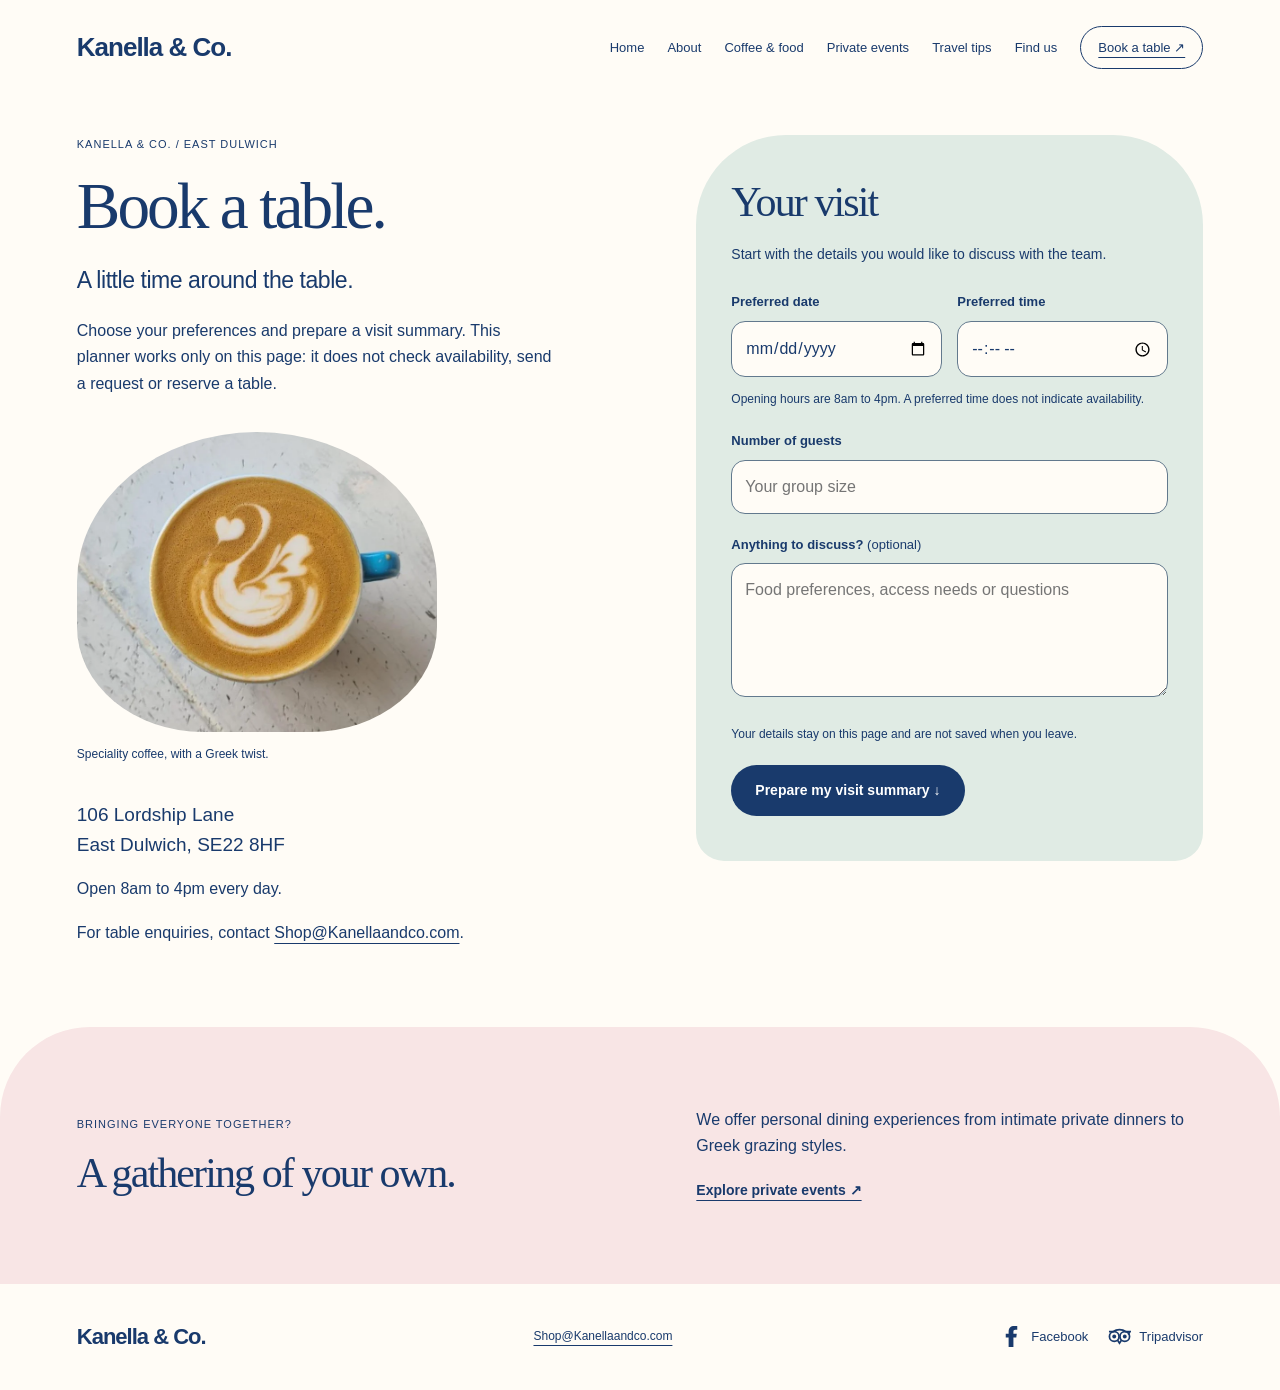
==== book.html @ f6c59795 "Update Kanella & Co website" ====
<!doctype html>
<html lang="en">
<head><meta charset="utf-8"><meta name="viewport" content="width=device-width, initial-scale=1"><meta name="theme-color" content="#193a6c"><meta name="description" content="Plan a visit to Kanella & Co. on Lordship Lane. Prepare your table preferences locally before contacting the café."><title>Book a table | Kanella & Co.</title><link rel="stylesheet" href="styles.css"><script src="script.js" defer></script></head>
<body class="booking-page"><a class="skip" href="#main">Skip to content</a><header class="header"><a class="wordmark" href="index.html" aria-label="Kanella & Co. home">Kanella &amp; Co.</a><nav id="navigation" aria-label="Main navigation"><a href="index.html">Home</a><a href="index.html#about">About</a><a href="index.html#food">Coffee &amp; food</a><a href="index.html#events">Private events</a><a href="travel.html">Travel tips</a><a href="index.html#contact">Find us</a><a class="nav-book" href="book.html" aria-current="page">Book a table ↗</a></nav></header>
<main id="main"><section class="booking-layout section" aria-labelledby="booking-title"><div class="booking-story"><p class="eyebrow">Kanella &amp; Co. / East Dulwich</p><h1 id="booking-title">Book a table.</h1><p class="lead">A little time around the table.</p><p>Choose your preferences and prepare a visit summary. This planner works only on this page: it does not check availability, send a request or reserve a table.</p><figure><img src="source-website/assets/image-7.webp" alt="Latte art in a bright blue coffee cup" fetchpriority="high"><figcaption>Speciality coffee, with a Greek twist.</figcaption></figure><address>106 Lordship Lane<br>East Dulwich, SE22 8HF</address><p>Open 8am to 4pm every day.</p><p>For table enquiries, contact <a href="mailto:Shop@Kanellaandco.com">Shop@Kanellaandco.com</a>.</p></div>
<div class="booking-planner"><h2>Your visit</h2><p>Start with the details you would like to discuss with the team.</p><noscript><p>The interactive planner needs JavaScript. Please contact <a href="mailto:Shop@Kanellaandco.com">Shop@Kanellaandco.com</a> to discuss your visit.</p></noscript><form id="booking-form" hidden><div class="form-row"><div><label for="visit-date">Preferred date</label><input id="visit-date" name="date" type="date" required></div><div><label for="visit-time">Preferred time</label><input id="visit-time" name="time" type="time" min="08:00" max="16:00" required></div></div><p class="field-note">Opening hours are 8am to 4pm. A preferred time does not indicate availability.</p><label for="visit-guests">Number of guests</label><input id="visit-guests" name="guests" type="number" min="1" step="1" inputmode="numeric" placeholder="Your group size" required><label for="visit-notes">Anything to discuss? <span class="optional">(optional)</span></label><textarea id="visit-notes" name="notes" rows="4" placeholder="Food preferences, access needs or questions"></textarea><p class="small">Your details stay on this page and are not saved when you leave.</p><button class="button blue" type="submit">Prepare my visit summary ↓</button></form><section id="booking-result" class="result" aria-labelledby="visit-summary-title" aria-live="polite" tabindex="-1" hidden><p class="eyebrow">Ready for your conversation</p><h3 id="visit-summary-title">Your visit summary</h3><p class="visit-summary"></p><p>No booking has been made or sent. Contact the team to discuss availability and arrangements.</p><a class="text-link" href="mailto:Shop@Kanellaandco.com">Shop@Kanellaandco.com ↗</a><button type="button" class="text-button" id="edit-visit">Edit my preferences ↑</button></section></div></section><section class="booking-gather section"><div><p class="eyebrow">Bringing everyone together?</p><h2>A gathering of your own.</h2></div><div><p>We offer personal dining experiences from intimate private dinners to Greek grazing styles.</p><a class="text-link" href="index.html#events">Explore private events ↗</a></div></section></main>
<footer class="footer"><a class="wordmark" href="index.html">Kanella &amp; Co.</a><a href="mailto:Shop@Kanellaandco.com">Shop@Kanellaandco.com</a><div class="social-links"><a href="https://www.facebook.com/Kanellaandco/"><svg viewBox="0 0 24 24" aria-hidden="true"><path d="M14 23V13h3l.5-4H14V7c0-1 .4-2 2-2h2V1h-3c-4 0-6 2-6 6v2H6v4h3v10z"/></svg><span>Facebook</span></a><a href="https://www.tripadvisor.com/Restaurant_Review-g186338-d12266046-Reviews-Kanella_Co-London_England.html"><svg viewBox="0 0 24 24" aria-hidden="true"><path d="M1 7h4a13 13 0 0 1 14 0h4l-2 3M10 16l2 3 2-3" fill="none" stroke="currentColor" stroke-width="1.8"/><g fill="none" stroke="currentColor" stroke-width="1.8"><circle cx="6.5" cy="12" r="5"/><circle cx="17.5" cy="12" r="5"/></g><circle cx="6.5" cy="12" r="2"/><circle cx="17.5" cy="12" r="2"/></svg><span>Tripadvisor</span></a></div></footer></body></html>
---- styles.css ----
:root{--navy:#193a6c;--pink:#ed909c;--pale:#f8e5e5;--mint:#e0ebe4;--paper:#fffcf6;--line:rgba(25,58,108,.2);--space:clamp(24px,6vw,100px)}*{box-sizing:border-box}html{scroll-behavior:smooth;scroll-padding-top:24px}body{margin:0;background:var(--paper);color:var(--navy);font-family:Arial,Helvetica,sans-serif;font-size:16px;line-height:1.65}h1,h2,h3,p,figure{margin:0}h1,h2{font-family:Georgia,'Times New Roman',serif;font-weight:400;letter-spacing:-.045em;line-height:1.07;text-wrap:balance}h1{font-size:clamp(42px,5.1vw,74px)}h2{font-size:clamp(34px,4vw,58px)}h3{font-size:23px;font-weight:500;line-height:1.2;letter-spacing:-.025em}p+p{margin-top:18px}a{color:inherit;text-underline-offset:5px}img{display:block;width:100%;height:auto}button,input,select,textarea{font:inherit}button{cursor:pointer}button,a,input,select,textarea{-webkit-tap-highlight-color:transparent}a:focus-visible,button:focus-visible,input:focus-visible,select:focus-visible,textarea:focus-visible,[tabindex='-1']:focus-visible{outline:3px solid #a04621;outline-offset:5px}[hidden]{display:none!important}.skip{position:fixed;z-index:30;top:-100px;left:15px;padding:12px 20px;background:var(--paper)}.skip:focus{top:15px}.header{display:flex;flex-wrap:wrap;align-items:center;justify-content:space-between;gap:20px 24px;padding:26px var(--space)}.wordmark{font-size:26px;letter-spacing:-1px;font-weight:700;text-decoration:none;white-space:nowrap}.header nav{display:flex;flex-wrap:wrap;align-items:center;justify-content:flex-end;gap:12px clamp(14px,1.8vw,28px)}.header nav a{font-size:13px;text-decoration:none}.header nav a:hover,.header nav a[aria-current]{text-decoration:underline}.header .nav-book{border:1px solid var(--navy);border-radius:40px;padding:10px 17px}.eyebrow,.section-label{font-size:11px;letter-spacing:.09em;text-transform:uppercase}.eyebrow{display:block;margin-bottom:18px}.opening{position:relative;display:grid;grid-template-columns:1.15fr 1fr;gap:6%;align-items:center;padding:12px var(--space) 70px;background:var(--paper)}.opening-photo img{height:clamp(420px,46vw,650px);object-fit:cover;object-position:45% center;border-radius:48% 48% 10px 10px}.opening-photo figcaption,figcaption{font-size:12px;margin-top:13px}.opening-copy{padding:15px 0}.brand-image{width:205px;margin:0 0 14px;transform:rotate(-4deg);border-radius:50%}.opening-copy>.lead{margin-top:24px;max-width:360px}.lead{font-size:clamp(20px,1.8vw,25px);line-height:1.5;letter-spacing:-.02em}.actions{display:flex;flex-wrap:wrap;align-items:center;gap:20px;margin-top:28px}.button{display:inline-flex;align-items:center;justify-content:center;border:1px solid transparent;border-radius:40px;padding:14px 23px;font-size:14px;font-weight:600;text-decoration:none;line-height:1.5;transition:background .18s,transform .18s}.button:hover{transform:translateY(-2px)}.blue{background:var(--navy);color:white}.blue:hover{background:#102c54}.pink{background:var(--pink);color:var(--navy)}.pink:hover{background:var(--pale)}.text-link{font-size:14px;font-weight:600}.section{padding:80px var(--space)}.section-label{display:flex;align-items:center;justify-content:space-between;gap:25px;margin-bottom:48px}.section-label:after{content:'';height:1px;background:var(--line);flex:1;order:1}.section-label span:last-child{order:2}.story-grid{display:grid;grid-template-columns:1.15fr .85fr;align-items:center;gap:12%}.story-grid h2{margin-bottom:26px}.story-grid p{max-width:540px}.family-photo{transform:rotate(3deg)}.family-photo img{aspect-ratio:1.08;object-fit:cover;border-radius:12px 48% 12px 12px}.family-photo figcaption{padding-left:6px}.food{background:var(--mint);border-radius:90px 90px 0 0;margin-top:20px;padding-bottom:110px}.section-heading{display:flex;justify-content:space-between;align-items:end;gap:40px;margin-bottom:45px}.section-heading>p{max-width:310px}.food-grid{display:grid;grid-template-columns:repeat(3,minmax(0,1fr));gap:5%}.food-card img{aspect-ratio:1;object-fit:cover;border-radius:50% 50% 42% 42%}.food-card:nth-child(2){padding-top:55px}.food-card:nth-child(2) img{border-radius:44% 44% 12px 12px}.food-card:nth-child(3){padding-top:15px}.food-card:nth-child(3) img{border-radius:50%}.food-card>div{padding:25px 8px 0}.food-card .eyebrow{margin-bottom:8px}.food-card h3{margin-bottom:12px}.food-card p{font-size:14px}.events{display:grid;grid-template-columns:1fr 1fr;align-items:center;gap:9%;background:var(--navy);color:white;border-radius:0 0 100px 0;padding-top:85px;padding-bottom:85px}.event-photo img{height:490px;object-fit:cover;border-radius:50% 50% 8px 8px}.event-copy h2{margin-bottom:24px}.event-copy .lead{margin-bottom:16px}.event-copy p{max-width:440px}.travel-preview{display:grid;grid-template-columns:.8fr 1.2fr;gap:10%;align-items:center}.travel-preview p{margin:24px 0 30px;max-width:350px}.travel-preview>img{height:480px;object-fit:cover;border-radius:48% 12px 48% 12px}.contact{background:var(--pale);border-radius:110px 110px 0 0}.contact-grid{display:grid;grid-template-columns:1fr 1fr;gap:10%}.contact h2{margin-bottom:28px}address{font-style:normal;font-size:19px;line-height:1.6}.contact h3{margin-bottom:24px}.email{display:inline-block;font-size:clamp(18px,2vw,27px);letter-spacing:-.035em;overflow-wrap:anywhere;margin-bottom:20px}.social-links{display:flex;align-items:center;flex-wrap:wrap;gap:20px;margin-top:30px}.social-links a{display:inline-flex;align-items:center;gap:8px;font-size:13px;text-decoration:none}.social-links a:hover span{text-decoration:underline}.social-links svg{width:23px;height:23px;fill:currentColor;flex:none}.footer{display:flex;justify-content:space-between;align-items:center;gap:25px;flex-wrap:wrap;padding:35px var(--space)}.footer p,.footer>a:not(.wordmark){font-size:12px}.footer .wordmark{font-size:22px}.footer .social-links{margin:0}.island-opening{position:relative;padding:15px var(--space) 65px;display:flex;flex-direction:column}.island-opening>figure img{height:clamp(350px,44vw,620px);object-fit:cover;object-position:center 60%;border-radius:190px 190px 20px 20px}.island-title{position:relative;align-self:center;margin-top:-95px;background:var(--paper);border-radius:65px 65px 0 0;padding:32px 55px 0;text-align:center;max-width:95%}.island-title h1{font-size:clamp(46px,8vw,110px);margin:12px 0}.island-title .eyebrow{margin:18px 0 0}.back-link{font-size:12px}.island-intro{padding-top:25px}.island-intro-grid{display:grid;grid-template-columns:1fr 1.1fr;gap:10%;margin-bottom:45px}.island-pair{display:grid;grid-template-columns:1fr 1fr;gap:6%;align-items:start}.island-pair img{height:470px;object-fit:cover;border-radius:48% 48% 10px 10px}.island-pair figure:nth-child(2){padding-top:90px}.island-pair figure:nth-child(2) img{height:380px;border-radius:12px 12px 48% 48%}.island-favourites{background:var(--mint);border-radius:100px 0 100px 0}.favourites-grid{display:grid;grid-template-columns:1fr 1fr;gap:10%;align-items:center}.favourite-list{list-style:none;padding:0;margin:30px 0 0}.favourite-list li{display:flex;align-items:center;gap:24px;padding:21px 0;border-bottom:1px solid var(--line)}.favourite-list li>span{font-size:11px}.favourite-list h3{font-family:Georgia,'Times New Roman',serif;font-size:clamp(23px,2.5vw,34px)}.island-photo-stack{display:grid;gap:30px}.island-photo-stack img{height:300px;object-fit:cover;border-radius:50% 50% 12px 12px}.island-photo-stack img:nth-child(2){width:83%;height:260px;justify-self:end;border-radius:12px 12px 45% 45%}.return-block{display:grid;grid-template-columns:1fr 1fr;gap:10%;align-items:center}.return-block>img{max-width:400px;justify-self:center;border-radius:50%;transform:rotate(-5deg)}.return-block p{margin-top:22px}.booking-layout{display:grid;grid-template-columns:1fr 1fr;gap:10%;align-items:start;padding-top:40px;background:var(--paper)}.booking-story h1{margin-bottom:22px}.booking-story>.lead{margin-bottom:20px}.booking-story>p{max-width:480px}.booking-story figure{max-width:360px;margin:35px 0}.booking-story figure img{height:300px;object-fit:cover;border-radius:50% 50% 35% 35%}.booking-story address{margin-bottom:15px}.booking-planner{padding:45px 35px;background:var(--mint);border-radius:90px 90px 28px 28px}.booking-planner h2{font-size:42px;margin-bottom:18px}.booking-planner>p{font-size:14px}.booking-gather{display:grid;grid-template-columns:1fr 1fr;gap:10%;align-items:center;background:var(--pale);border-radius:90px 90px 0 0}.booking-gather h2{font-size:42px}.booking-gather .text-link{display:inline-block;margin-top:20px}dialog{width:min(640px,calc(100% - 32px));max-height:90vh;max-height:90dvh;overflow:auto;border:0;border-radius:36px;padding:34px;background:var(--paper);color:var(--navy)}dialog::backdrop{background:rgba(10,27,53,.75)}.dialog-top{display:flex;justify-content:space-between;align-items:center;gap:20px;font-size:12px;margin-bottom:20px}.close-dialog{background:transparent;border:0;padding:0 8px;color:inherit;font-size:32px;line-height:1.2}dialog h2{font-size:42px;margin-bottom:18px}dialog>p{font-size:14px}form{margin-top:25px}label{display:block;font-size:13px;font-weight:600;margin-bottom:8px}input,select,textarea{width:100%;min-width:0;padding:13px;border:1px solid #62798d;border-radius:14px;background:var(--paper);color:var(--navy);margin-bottom:20px}textarea{resize:vertical}.form-row{display:grid;grid-template-columns:1fr 1fr;gap:15px}.optional{font-weight:400}.small,.field-note{font-size:12px;margin-bottom:20px}.field-note{margin-top:-7px}.result{border-top:1px solid var(--line);padding-top:25px;margin-top:30px}.result>p{font-size:14px;margin-top:16px}.event-summary,.visit-summary{white-space:pre-wrap;overflow-wrap:anywhere;background:var(--paper);padding:20px;border-radius:20px}.result .text-link{display:inline-block;margin-top:18px;overflow-wrap:anywhere}.text-button{display:block;border:0;background:transparent;color:inherit;padding:8px 0;margin-top:20px;font-size:14px;text-decoration:underline;text-underline-offset:5px}@media(min-width:1700px){body{max-width:1800px;margin:auto}}@media(max-width:1100px){.header{padding:22px 26px;gap:18px}.header nav{gap:12px 14px}.header nav a{font-size:12px}.wordmark{font-size:23px}.opening{gap:5%}.opening-photo img{height:530px}.brand-image{width:160px}.opening h1{font-size:49px}.booking-layout{gap:6%}.booking-planner{padding:38px 25px}.event-photo img{height:420px}}@media(max-width:800px){.header{gap:0;padding:20px 24px}.header nav{width:100%;padding-top:20px;justify-content:flex-start;gap:14px 22px}.header nav a{font-size:14px}.opening{grid-template-columns:1fr;gap:25px;padding:10px 24px 45px}.opening-photo img{height:350px;border-radius:160px 160px 12px 12px;object-position:center}.opening-copy{position:relative;padding:0}.brand-image{width:125px;float:right;margin:0 0 10px 15px}.opening-copy>.eyebrow{padding-top:12px;font-size:10px;max-width:230px}.opening h1{font-size:clamp(39px,8vw,59px)}.opening-copy>.lead{max-width:410px;margin-top:20px}.section{padding:48px 24px}.section-label{margin-bottom:30px;font-size:10px;gap:15px}.section-label span:last-child{max-width:45%;text-align:right}.story-grid{grid-template-columns:1fr;gap:35px}.family-photo{width:85%;justify-self:center;transform:rotate(2deg)}.family-photo img{aspect-ratio:1.3}.food{border-radius:55px 55px 0 0;margin-top:10px}.section-heading{display:block;margin-bottom:35px}.section-heading>p{max-width:410px;margin-top:22px}.food-grid{gap:35px;grid-template-columns:1fr}.food-card{display:grid;grid-template-columns:42% 1fr;align-items:center;gap:22px}.food-card:nth-child(2),.food-card:nth-child(3){padding-top:0}.food-card>div{padding:0}.food-card h3{font-size:22px}.food-card p{font-size:13px}.food-card .eyebrow{font-size:10px}.events{grid-template-columns:1fr;gap:35px;border-radius:0 0 65px 0}.event-photo img{height:330px;max-width:500px;margin:auto;border-radius:150px 150px 12px 12px}.event-copy h2{font-size:45px}.travel-preview{grid-template-columns:1fr;gap:30px}.travel-preview>img{height:370px;border-radius:45% 10px 45% 10px}.travel-preview p{max-width:450px}.contact{border-radius:60px 60px 0 0}.contact-grid{grid-template-columns:1fr;gap:35px}.contact h2{margin-bottom:24px}.email{font-size:23px}.footer{padding:30px 24px;flex-direction:column;align-items:flex-start;gap:18px}.island-opening{padding:12px 24px 40px}.island-opening>figure img{height:350px;border-radius:120px 120px 12px 12px}.island-title{margin-top:-45px;border-radius:35px 35px 0 0;padding:22px 18px 0}.island-title h1{font-size:clamp(40px,10vw,75px)}.island-title .lead{font-size:20px}.island-title .eyebrow{font-size:10px}.island-intro{padding-top:20px}.island-intro-grid{grid-template-columns:1fr;gap:25px;margin-bottom:30px}.island-pair{gap:20px}.island-pair img{height:290px}.island-pair figure:nth-child(2){padding-top:60px}.island-pair figure:nth-child(2) img{height:230px}.island-pair figcaption{font-size:11px}.island-favourites{border-radius:60px 0 60px 0}.favourites-grid{grid-template-columns:1fr;gap:35px}.island-photo-stack{grid-template-columns:1fr 1fr;gap:20px}.island-photo-stack img,.island-photo-stack img:nth-child(2){width:100%;height:240px}.island-photo-stack img:nth-child(2){margin-top:35px}.return-block{grid-template-columns:1fr;gap:20px}.return-block>img{max-width:250px}.booking-layout{grid-template-columns:1fr;gap:40px;padding-top:25px}.booking-story figure{max-width:100%;display:grid;grid-template-columns:1fr 1fr;align-items:center;gap:24px}.booking-story figure img{height:240px}.booking-story figure figcaption{max-width:140px}.booking-planner{padding:35px 25px;border-radius:60px 60px 25px 25px}.booking-gather{grid-template-columns:1fr;gap:25px;border-radius:60px 60px 0 0}.booking-gather h2{font-size:36px}dialog{padding:26px;border-radius:25px}dialog h2{font-size:35px}}@media(max-width:420px){.brand-image{width:100px}.opening h1{font-size:38px}.opening-photo img{height:300px}.food-card{grid-template-columns:38% 1fr;gap:16px}.food-card h3{font-size:20px}.food-card p{font-size:12px}.form-row{grid-template-columns:1fr;gap:0}.booking-story figure{grid-template-columns:1fr}.booking-story figure img{max-width:280px}.booking-story figure figcaption{max-width:none;margin-top:0}.booking-planner{padding:32px 20px}.island-pair{grid-template-columns:1fr}.island-pair figure:nth-child(2){padding-top:15px}.island-pair img,.island-pair figure:nth-child(2) img{height:330px}.island-photo-stack{gap:12px}.island-photo-stack img,.island-photo-stack img:nth-child(2){height:190px}.section-label:after{display:none}.email{font-size:20px}}@media(prefers-reduced-motion:reduce){html{scroll-behavior:auto}*,*::before,*::after{animation:none!important;transition:none!important}}
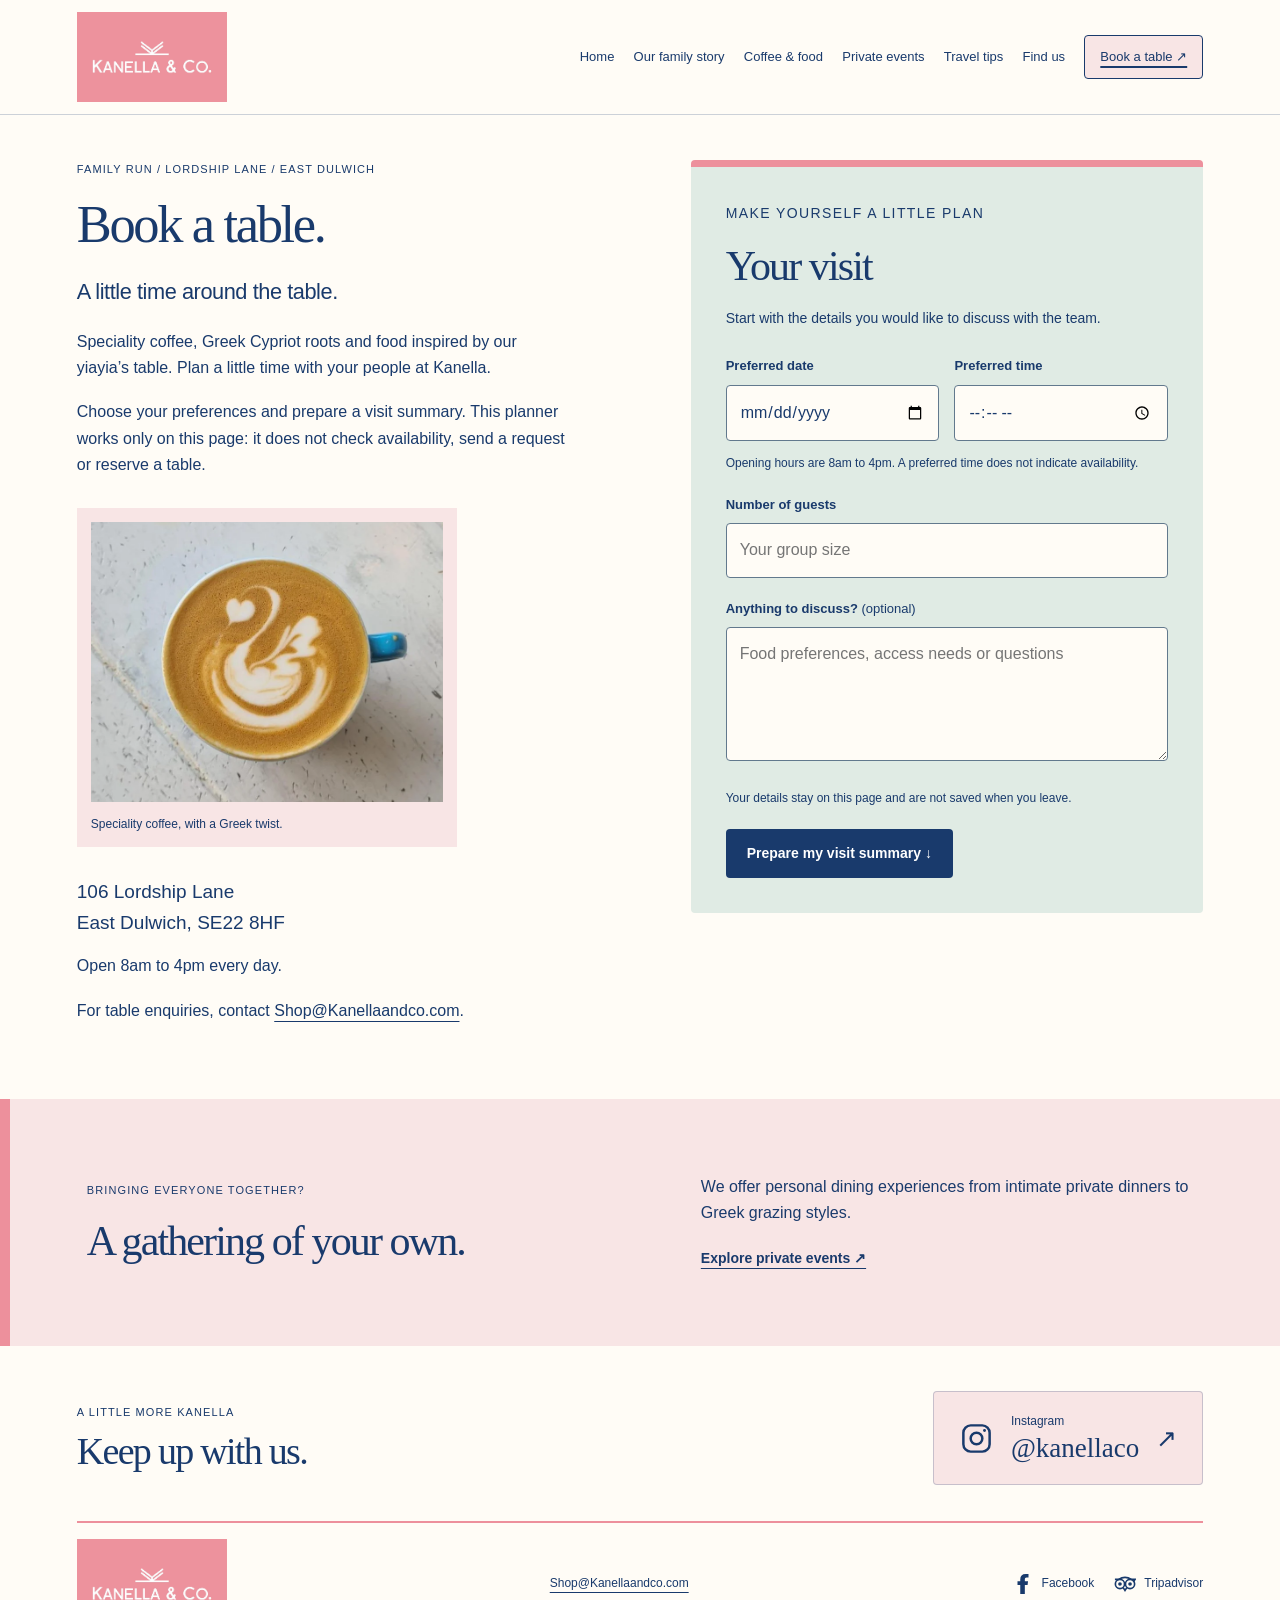
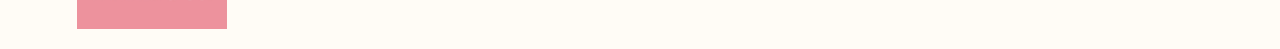
==== commit b5635c8f: "Update Kanella & Co website" ====
--- a/book.html
+++ b/book.html
@@ -1,7 +1,8 @@
 <!doctype html>
 <html lang="en">
-<head><meta charset="utf-8"><meta name="viewport" content="width=device-width, initial-scale=1"><meta name="theme-color" content="#193a6c"><meta name="description" content="Plan a visit to Kanella & Co. on Lordship Lane. Prepare your table preferences locally before contacting the café."><title>Book a table | Kanella & Co.</title><link rel="stylesheet" href="styles.css"><script src="script.js" defer></script></head>
-<body class="booking-page"><a class="skip" href="#main">Skip to content</a><header class="header"><a class="wordmark" href="index.html" aria-label="Kanella & Co. home">Kanella &amp; Co.</a><nav id="navigation" aria-label="Main navigation"><a href="index.html">Home</a><a href="index.html#about">About</a><a href="index.html#food">Coffee &amp; food</a><a href="index.html#events">Private events</a><a href="travel.html">Travel tips</a><a href="index.html#contact">Find us</a><a class="nav-book" href="book.html" aria-current="page">Book a table ↗</a></nav></header>
-<main id="main"><section class="booking-layout section" aria-labelledby="booking-title"><div class="booking-story"><p class="eyebrow">Kanella &amp; Co. / East Dulwich</p><h1 id="booking-title">Book a table.</h1><p class="lead">A little time around the table.</p><p>Choose your preferences and prepare a visit summary. This planner works only on this page: it does not check availability, send a request or reserve a table.</p><figure><img src="source-website/assets/image-7.webp" alt="Latte art in a bright blue coffee cup" fetchpriority="high"><figcaption>Speciality coffee, with a Greek twist.</figcaption></figure><address>106 Lordship Lane<br>East Dulwich, SE22 8HF</address><p>Open 8am to 4pm every day.</p><p>For table enquiries, contact <a href="mailto:Shop@Kanellaandco.com">Shop@Kanellaandco.com</a>.</p></div>
-<div class="booking-planner"><h2>Your visit</h2><p>Start with the details you would like to discuss with the team.</p><noscript><p>The interactive planner needs JavaScript. Please contact <a href="mailto:Shop@Kanellaandco.com">Shop@Kanellaandco.com</a> to discuss your visit.</p></noscript><form id="booking-form" hidden><div class="form-row"><div><label for="visit-date">Preferred date</label><input id="visit-date" name="date" type="date" required></div><div><label for="visit-time">Preferred time</label><input id="visit-time" name="time" type="time" min="08:00" max="16:00" required></div></div><p class="field-note">Opening hours are 8am to 4pm. A preferred time does not indicate availability.</p><label for="visit-guests">Number of guests</label><input id="visit-guests" name="guests" type="number" min="1" step="1" inputmode="numeric" placeholder="Your group size" required><label for="visit-notes">Anything to discuss? <span class="optional">(optional)</span></label><textarea id="visit-notes" name="notes" rows="4" placeholder="Food preferences, access needs or questions"></textarea><p class="small">Your details stay on this page and are not saved when you leave.</p><button class="button blue" type="submit">Prepare my visit summary ↓</button></form><section id="booking-result" class="result" aria-labelledby="visit-summary-title" aria-live="polite" tabindex="-1" hidden><p class="eyebrow">Ready for your conversation</p><h3 id="visit-summary-title">Your visit summary</h3><p class="visit-summary"></p><p>No booking has been made or sent. Contact the team to discuss availability and arrangements.</p><a class="text-link" href="mailto:Shop@Kanellaandco.com">Shop@Kanellaandco.com ↗</a><button type="button" class="text-button" id="edit-visit">Edit my preferences ↑</button></section></div></section><section class="booking-gather section"><div><p class="eyebrow">Bringing everyone together?</p><h2>A gathering of your own.</h2></div><div><p>We offer personal dining experiences from intimate private dinners to Greek grazing styles.</p><a class="text-link" href="index.html#events">Explore private events ↗</a></div></section></main>
-<footer class="footer"><a class="wordmark" href="index.html">Kanella &amp; Co.</a><a href="mailto:Shop@Kanellaandco.com">Shop@Kanellaandco.com</a><div class="social-links"><a href="https://www.facebook.com/Kanellaandco/"><svg viewBox="0 0 24 24" aria-hidden="true"><path d="M14 23V13h3l.5-4H14V7c0-1 .4-2 2-2h2V1h-3c-4 0-6 2-6 6v2H6v4h3v10z"/></svg><span>Facebook</span></a><a href="https://www.tripadvisor.com/Restaurant_Review-g186338-d12266046-Reviews-Kanella_Co-London_England.html"><svg viewBox="0 0 24 24" aria-hidden="true"><path d="M1 7h4a13 13 0 0 1 14 0h4l-2 3M10 16l2 3 2-3" fill="none" stroke="currentColor" stroke-width="1.8"/><g fill="none" stroke="currentColor" stroke-width="1.8"><circle cx="6.5" cy="12" r="5"/><circle cx="17.5" cy="12" r="5"/></g><circle cx="6.5" cy="12" r="2"/><circle cx="17.5" cy="12" r="2"/></svg><span>Tripadvisor</span></a></div></footer></body></html>+<head><meta charset="utf-8"><meta name="viewport" content="width=device-width, initial-scale=1"><meta name="theme-color" content="#193a6c"><meta name="description" content="Plan a visit to family-run Kanella & Co. on Lordship Lane. Prepare your table preferences locally before contacting the café."><title>Book a table | Kanella & Co.</title><link rel="stylesheet" href="styles.css"><script src="script.js" defer></script></head>
+<body class="booking-page"><a class="skip" href="#main">Skip to content</a>
+<header class="header"><a class="wordmark" href="index.html" aria-label="Kanella & Co. home"><img src="source-website/assets/image-2.webp" alt="Kanella & Co." width="1500" height="900"></a><nav aria-label="Main navigation"><a href="index.html">Home</a><a href="index.html#about">Our family story</a><a href="index.html#food">Coffee &amp; food</a><a href="index.html#events">Private events</a><a href="travel.html">Travel tips</a><a href="index.html#contact">Find us</a><a class="nav-book" href="book.html" aria-current="page">Book a table ↗</a></nav></header>
+<main id="main"><section class="booking-layout section" aria-labelledby="booking-title"><div class="booking-story"><p class="eyebrow">Family run / Lordship Lane / East Dulwich</p><h1 id="booking-title">Book a table.</h1><p class="lead">A little time around the table.</p><p>Speciality coffee, Greek Cypriot roots and food inspired by our yiayia’s table. Plan a little time with your people at Kanella.</p><p>Choose your preferences and prepare a visit summary. This planner works only on this page: it does not check availability, send a request or reserve a table.</p><figure><img src="source-website/assets/image-7.webp" alt="Latte art in a bright blue coffee cup" fetchpriority="high"><figcaption>Speciality coffee, with a Greek twist.</figcaption></figure><address>106 Lordship Lane<br>East Dulwich, SE22 8HF</address><p>Open 8am to 4pm every day.</p><p>For table enquiries, contact <a href="mailto:Shop@Kanellaandco.com">Shop@Kanellaandco.com</a>.</p></div><div class="booking-planner"><p class="eyebrow">Make yourself a little plan</p><h2>Your visit</h2><p>Start with the details you would like to discuss with the team.</p><noscript><p>The interactive planner needs JavaScript. Please contact <a href="mailto:Shop@Kanellaandco.com">Shop@Kanellaandco.com</a> to discuss your visit.</p></noscript><form id="booking-form" hidden><div class="form-row"><div><label for="visit-date">Preferred date</label><input id="visit-date" name="date" type="date" required></div><div><label for="visit-time">Preferred time</label><input id="visit-time" name="time" type="time" min="08:00" max="16:00" required></div></div><p class="field-note">Opening hours are 8am to 4pm. A preferred time does not indicate availability.</p><label for="visit-guests">Number of guests</label><input id="visit-guests" name="guests" type="number" min="1" step="1" inputmode="numeric" placeholder="Your group size" required><label for="visit-notes">Anything to discuss? <span class="optional">(optional)</span></label><textarea id="visit-notes" name="notes" rows="4" placeholder="Food preferences, access needs or questions"></textarea><p class="small">Your details stay on this page and are not saved when you leave.</p><button class="button blue" type="submit">Prepare my visit summary ↓</button></form><section id="booking-result" class="result" aria-labelledby="visit-summary-title" aria-live="polite" tabindex="-1" hidden><p class="eyebrow">Ready for your conversation</p><h3 id="visit-summary-title">Your visit summary</h3><p class="visit-summary"></p><p>No booking has been made or sent. Contact the team to discuss availability and arrangements.</p><a class="text-link" href="mailto:Shop@Kanellaandco.com">Shop@Kanellaandco.com ↗</a><button type="button" class="text-button" id="edit-visit">Edit my preferences ↑</button></section></div></section><section class="booking-gather section"><div><p class="eyebrow">Bringing everyone together?</p><h2>A gathering of your own.</h2></div><div><p>We offer personal dining experiences from intimate private dinners to Greek grazing styles.</p><a class="text-link" href="index.html#events">Explore private events ↗</a></div></section></main>
+<footer class="footer"><div class="instagram-feature"><div><p class="eyebrow">A little more Kanella</p><h2>Keep up with us.</h2></div><a class="instagram-link" href="https://www.instagram.com/kanellaco/"><svg viewBox="0 0 24 24" aria-hidden="true"><rect x="3" y="3" width="18" height="18" rx="5"/><circle cx="12" cy="12" r="4"/><circle class="icon-dot" cx="17.5" cy="6.5" r="1"/></svg><span>Instagram <strong>@kanellaco</strong></span><span aria-hidden="true">↗</span></a></div><div class="footer-bottom"><a class="wordmark" href="index.html" aria-label="Kanella & Co. home"><img src="source-website/assets/image-2.webp" alt="Kanella & Co." width="1500" height="900" loading="lazy"></a><a class="footer-email" href="mailto:Shop@Kanellaandco.com">Shop@Kanellaandco.com</a><div class="social-links"><a href="https://www.facebook.com/Kanellaandco/"><svg viewBox="0 0 24 24" aria-hidden="true"><path d="M14 23V13h3l.5-4H14V7c0-1 .4-2 2-2h2V1h-3c-4 0-6 2-6 6v2H6v4h3v10z"/></svg><span>Facebook</span></a><a href="https://www.tripadvisor.com/Restaurant_Review-g186338-d12266046-Reviews-Kanella_Co-London_England.html"><svg viewBox="0 0 24 24" aria-hidden="true"><path d="M1 7h4a13 13 0 0 1 14 0h4l-2 3M10 16l2 3 2-3" fill="none" stroke="currentColor" stroke-width="1.8"/><g fill="none" stroke="currentColor" stroke-width="1.8"><circle cx="6.5" cy="12" r="5"/><circle cx="17.5" cy="12" r="5"/></g><circle cx="6.5" cy="12" r="2"/><circle cx="17.5" cy="12" r="2"/></svg><span>Tripadvisor</span></a></div></div></footer>
+</body></html>
--- a/styles.css
+++ b/styles.css
@@ -1 +1 @@
-:root{--navy:#193a6c;--pink:#ed909c;--pale:#f8e5e5;--mint:#e0ebe4;--paper:#fffcf6;--line:rgba(25,58,108,.2);--space:clamp(24px,6vw,100px)}*{box-sizing:border-box}html{scroll-behavior:smooth;scroll-padding-top:24px}body{margin:0;background:var(--paper);color:var(--navy);font-family:Arial,Helvetica,sans-serif;font-size:16px;line-height:1.65}h1,h2,h3,p,figure{margin:0}h1,h2{font-family:Georgia,'Times New Roman',serif;font-weight:400;letter-spacing:-.045em;line-height:1.07;text-wrap:balance}h1{font-size:clamp(42px,5.1vw,74px)}h2{font-size:clamp(34px,4vw,58px)}h3{font-size:23px;font-weight:500;line-height:1.2;letter-spacing:-.025em}p+p{margin-top:18px}a{color:inherit;text-underline-offset:5px}img{display:block;width:100%;height:auto}button,input,select,textarea{font:inherit}button{cursor:pointer}button,a,input,select,textarea{-webkit-tap-highlight-color:transparent}a:focus-visible,button:focus-visible,input:focus-visible,select:focus-visible,textarea:focus-visible,[tabindex='-1']:focus-visible{outline:3px solid #a04621;outline-offset:5px}[hidden]{display:none!important}.skip{position:fixed;z-index:30;top:-100px;left:15px;padding:12px 20px;background:var(--paper)}.skip:focus{top:15px}.header{display:flex;flex-wrap:wrap;align-items:center;justify-content:space-between;gap:20px 24px;padding:26px var(--space)}.wordmark{font-size:26px;letter-spacing:-1px;font-weight:700;text-decoration:none;white-space:nowrap}.header nav{display:flex;flex-wrap:wrap;align-items:center;justify-content:flex-end;gap:12px clamp(14px,1.8vw,28px)}.header nav a{font-size:13px;text-decoration:none}.header nav a:hover,.header nav a[aria-current]{text-decoration:underline}.header .nav-book{border:1px solid var(--navy);border-radius:40px;padding:10px 17px}.eyebrow,.section-label{font-size:11px;letter-spacing:.09em;text-transform:uppercase}.eyebrow{display:block;margin-bottom:18px}.opening{position:relative;display:grid;grid-template-columns:1.15fr 1fr;gap:6%;align-items:center;padding:12px var(--space) 70px;background:var(--paper)}.opening-photo img{height:clamp(420px,46vw,650px);object-fit:cover;object-position:45% center;border-radius:48% 48% 10px 10px}.opening-photo figcaption,figcaption{font-size:12px;margin-top:13px}.opening-copy{padding:15px 0}.brand-image{width:205px;margin:0 0 14px;transform:rotate(-4deg);border-radius:50%}.opening-copy>.lead{margin-top:24px;max-width:360px}.lead{font-size:clamp(20px,1.8vw,25px);line-height:1.5;letter-spacing:-.02em}.actions{display:flex;flex-wrap:wrap;align-items:center;gap:20px;margin-top:28px}.button{display:inline-flex;align-items:center;justify-content:center;border:1px solid transparent;border-radius:40px;padding:14px 23px;font-size:14px;font-weight:600;text-decoration:none;line-height:1.5;transition:background .18s,transform .18s}.button:hover{transform:translateY(-2px)}.blue{background:var(--navy);color:white}.blue:hover{background:#102c54}.pink{background:var(--pink);color:var(--navy)}.pink:hover{background:var(--pale)}.text-link{font-size:14px;font-weight:600}.section{padding:80px var(--space)}.section-label{display:flex;align-items:center;justify-content:space-between;gap:25px;margin-bottom:48px}.section-label:after{content:'';height:1px;background:var(--line);flex:1;order:1}.section-label span:last-child{order:2}.story-grid{display:grid;grid-template-columns:1.15fr .85fr;align-items:center;gap:12%}.story-grid h2{margin-bottom:26px}.story-grid p{max-width:540px}.family-photo{transform:rotate(3deg)}.family-photo img{aspect-ratio:1.08;object-fit:cover;border-radius:12px 48% 12px 12px}.family-photo figcaption{padding-left:6px}.food{background:var(--mint);border-radius:90px 90px 0 0;margin-top:20px;padding-bottom:110px}.section-heading{display:flex;justify-content:space-between;align-items:end;gap:40px;margin-bottom:45px}.section-heading>p{max-width:310px}.food-grid{display:grid;grid-template-columns:repeat(3,minmax(0,1fr));gap:5%}.food-card img{aspect-ratio:1;object-fit:cover;border-radius:50% 50% 42% 42%}.food-card:nth-child(2){padding-top:55px}.food-card:nth-child(2) img{border-radius:44% 44% 12px 12px}.food-card:nth-child(3){padding-top:15px}.food-card:nth-child(3) img{border-radius:50%}.food-card>div{padding:25px 8px 0}.food-card .eyebrow{margin-bottom:8px}.food-card h3{margin-bottom:12px}.food-card p{font-size:14px}.events{display:grid;grid-template-columns:1fr 1fr;align-items:center;gap:9%;background:var(--navy);color:white;border-radius:0 0 100px 0;padding-top:85px;padding-bottom:85px}.event-photo img{height:490px;object-fit:cover;border-radius:50% 50% 8px 8px}.event-copy h2{margin-bottom:24px}.event-copy .lead{margin-bottom:16px}.event-copy p{max-width:440px}.travel-preview{display:grid;grid-template-columns:.8fr 1.2fr;gap:10%;align-items:center}.travel-preview p{margin:24px 0 30px;max-width:350px}.travel-preview>img{height:480px;object-fit:cover;border-radius:48% 12px 48% 12px}.contact{background:var(--pale);border-radius:110px 110px 0 0}.contact-grid{display:grid;grid-template-columns:1fr 1fr;gap:10%}.contact h2{margin-bottom:28px}address{font-style:normal;font-size:19px;line-height:1.6}.contact h3{margin-bottom:24px}.email{display:inline-block;font-size:clamp(18px,2vw,27px);letter-spacing:-.035em;overflow-wrap:anywhere;margin-bottom:20px}.social-links{display:flex;align-items:center;flex-wrap:wrap;gap:20px;margin-top:30px}.social-links a{display:inline-flex;align-items:center;gap:8px;font-size:13px;text-decoration:none}.social-links a:hover span{text-decoration:underline}.social-links svg{width:23px;height:23px;fill:currentColor;flex:none}.footer{display:flex;justify-content:space-between;align-items:center;gap:25px;flex-wrap:wrap;padding:35px var(--space)}.footer p,.footer>a:not(.wordmark){font-size:12px}.footer .wordmark{font-size:22px}.footer .social-links{margin:0}.island-opening{position:relative;padding:15px var(--space) 65px;display:flex;flex-direction:column}.island-opening>figure img{height:clamp(350px,44vw,620px);object-fit:cover;object-position:center 60%;border-radius:190px 190px 20px 20px}.island-title{position:relative;align-self:center;margin-top:-95px;background:var(--paper);border-radius:65px 65px 0 0;padding:32px 55px 0;text-align:center;max-width:95%}.island-title h1{font-size:clamp(46px,8vw,110px);margin:12px 0}.island-title .eyebrow{margin:18px 0 0}.back-link{font-size:12px}.island-intro{padding-top:25px}.island-intro-grid{display:grid;grid-template-columns:1fr 1.1fr;gap:10%;margin-bottom:45px}.island-pair{display:grid;grid-template-columns:1fr 1fr;gap:6%;align-items:start}.island-pair img{height:470px;object-fit:cover;border-radius:48% 48% 10px 10px}.island-pair figure:nth-child(2){padding-top:90px}.island-pair figure:nth-child(2) img{height:380px;border-radius:12px 12px 48% 48%}.island-favourites{background:var(--mint);border-radius:100px 0 100px 0}.favourites-grid{display:grid;grid-template-columns:1fr 1fr;gap:10%;align-items:center}.favourite-list{list-style:none;padding:0;margin:30px 0 0}.favourite-list li{display:flex;align-items:center;gap:24px;padding:21px 0;border-bottom:1px solid var(--line)}.favourite-list li>span{font-size:11px}.favourite-list h3{font-family:Georgia,'Times New Roman',serif;font-size:clamp(23px,2.5vw,34px)}.island-photo-stack{display:grid;gap:30px}.island-photo-stack img{height:300px;object-fit:cover;border-radius:50% 50% 12px 12px}.island-photo-stack img:nth-child(2){width:83%;height:260px;justify-self:end;border-radius:12px 12px 45% 45%}.return-block{display:grid;grid-template-columns:1fr 1fr;gap:10%;align-items:center}.return-block>img{max-width:400px;justify-self:center;border-radius:50%;transform:rotate(-5deg)}.return-block p{margin-top:22px}.booking-layout{display:grid;grid-template-columns:1fr 1fr;gap:10%;align-items:start;padding-top:40px;background:var(--paper)}.booking-story h1{margin-bottom:22px}.booking-story>.lead{margin-bottom:20px}.booking-story>p{max-width:480px}.booking-story figure{max-width:360px;margin:35px 0}.booking-story figure img{height:300px;object-fit:cover;border-radius:50% 50% 35% 35%}.booking-story address{margin-bottom:15px}.booking-planner{padding:45px 35px;background:var(--mint);border-radius:90px 90px 28px 28px}.booking-planner h2{font-size:42px;margin-bottom:18px}.booking-planner>p{font-size:14px}.booking-gather{display:grid;grid-template-columns:1fr 1fr;gap:10%;align-items:center;background:var(--pale);border-radius:90px 90px 0 0}.booking-gather h2{font-size:42px}.booking-gather .text-link{display:inline-block;margin-top:20px}dialog{width:min(640px,calc(100% - 32px));max-height:90vh;max-height:90dvh;overflow:auto;border:0;border-radius:36px;padding:34px;background:var(--paper);color:var(--navy)}dialog::backdrop{background:rgba(10,27,53,.75)}.dialog-top{display:flex;justify-content:space-between;align-items:center;gap:20px;font-size:12px;margin-bottom:20px}.close-dialog{background:transparent;border:0;padding:0 8px;color:inherit;font-size:32px;line-height:1.2}dialog h2{font-size:42px;margin-bottom:18px}dialog>p{font-size:14px}form{margin-top:25px}label{display:block;font-size:13px;font-weight:600;margin-bottom:8px}input,select,textarea{width:100%;min-width:0;padding:13px;border:1px solid #62798d;border-radius:14px;background:var(--paper);color:var(--navy);margin-bottom:20px}textarea{resize:vertical}.form-row{display:grid;grid-template-columns:1fr 1fr;gap:15px}.optional{font-weight:400}.small,.field-note{font-size:12px;margin-bottom:20px}.field-note{margin-top:-7px}.result{border-top:1px solid var(--line);padding-top:25px;margin-top:30px}.result>p{font-size:14px;margin-top:16px}.event-summary,.visit-summary{white-space:pre-wrap;overflow-wrap:anywhere;background:var(--paper);padding:20px;border-radius:20px}.result .text-link{display:inline-block;margin-top:18px;overflow-wrap:anywhere}.text-button{display:block;border:0;background:transparent;color:inherit;padding:8px 0;margin-top:20px;font-size:14px;text-decoration:underline;text-underline-offset:5px}@media(min-width:1700px){body{max-width:1800px;margin:auto}}@media(max-width:1100px){.header{padding:22px 26px;gap:18px}.header nav{gap:12px 14px}.header nav a{font-size:12px}.wordmark{font-size:23px}.opening{gap:5%}.opening-photo img{height:530px}.brand-image{width:160px}.opening h1{font-size:49px}.booking-layout{gap:6%}.booking-planner{padding:38px 25px}.event-photo img{height:420px}}@media(max-width:800px){.header{gap:0;padding:20px 24px}.header nav{width:100%;padding-top:20px;justify-content:flex-start;gap:14px 22px}.header nav a{font-size:14px}.opening{grid-template-columns:1fr;gap:25px;padding:10px 24px 45px}.opening-photo img{height:350px;border-radius:160px 160px 12px 12px;object-position:center}.opening-copy{position:relative;padding:0}.brand-image{width:125px;float:right;margin:0 0 10px 15px}.opening-copy>.eyebrow{padding-top:12px;font-size:10px;max-width:230px}.opening h1{font-size:clamp(39px,8vw,59px)}.opening-copy>.lead{max-width:410px;margin-top:20px}.section{padding:48px 24px}.section-label{margin-bottom:30px;font-size:10px;gap:15px}.section-label span:last-child{max-width:45%;text-align:right}.story-grid{grid-template-columns:1fr;gap:35px}.family-photo{width:85%;justify-self:center;transform:rotate(2deg)}.family-photo img{aspect-ratio:1.3}.food{border-radius:55px 55px 0 0;margin-top:10px}.section-heading{display:block;margin-bottom:35px}.section-heading>p{max-width:410px;margin-top:22px}.food-grid{gap:35px;grid-template-columns:1fr}.food-card{display:grid;grid-template-columns:42% 1fr;align-items:center;gap:22px}.food-card:nth-child(2),.food-card:nth-child(3){padding-top:0}.food-card>div{padding:0}.food-card h3{font-size:22px}.food-card p{font-size:13px}.food-card .eyebrow{font-size:10px}.events{grid-template-columns:1fr;gap:35px;border-radius:0 0 65px 0}.event-photo img{height:330px;max-width:500px;margin:auto;border-radius:150px 150px 12px 12px}.event-copy h2{font-size:45px}.travel-preview{grid-template-columns:1fr;gap:30px}.travel-preview>img{height:370px;border-radius:45% 10px 45% 10px}.travel-preview p{max-width:450px}.contact{border-radius:60px 60px 0 0}.contact-grid{grid-template-columns:1fr;gap:35px}.contact h2{margin-bottom:24px}.email{font-size:23px}.footer{padding:30px 24px;flex-direction:column;align-items:flex-start;gap:18px}.island-opening{padding:12px 24px 40px}.island-opening>figure img{height:350px;border-radius:120px 120px 12px 12px}.island-title{margin-top:-45px;border-radius:35px 35px 0 0;padding:22px 18px 0}.island-title h1{font-size:clamp(40px,10vw,75px)}.island-title .lead{font-size:20px}.island-title .eyebrow{font-size:10px}.island-intro{padding-top:20px}.island-intro-grid{grid-template-columns:1fr;gap:25px;margin-bottom:30px}.island-pair{gap:20px}.island-pair img{height:290px}.island-pair figure:nth-child(2){padding-top:60px}.island-pair figure:nth-child(2) img{height:230px}.island-pair figcaption{font-size:11px}.island-favourites{border-radius:60px 0 60px 0}.favourites-grid{grid-template-columns:1fr;gap:35px}.island-photo-stack{grid-template-columns:1fr 1fr;gap:20px}.island-photo-stack img,.island-photo-stack img:nth-child(2){width:100%;height:240px}.island-photo-stack img:nth-child(2){margin-top:35px}.return-block{grid-template-columns:1fr;gap:20px}.return-block>img{max-width:250px}.booking-layout{grid-template-columns:1fr;gap:40px;padding-top:25px}.booking-story figure{max-width:100%;display:grid;grid-template-columns:1fr 1fr;align-items:center;gap:24px}.booking-story figure img{height:240px}.booking-story figure figcaption{max-width:140px}.booking-planner{padding:35px 25px;border-radius:60px 60px 25px 25px}.booking-gather{grid-template-columns:1fr;gap:25px;border-radius:60px 60px 0 0}.booking-gather h2{font-size:36px}dialog{padding:26px;border-radius:25px}dialog h2{font-size:35px}}@media(max-width:420px){.brand-image{width:100px}.opening h1{font-size:38px}.opening-photo img{height:300px}.food-card{grid-template-columns:38% 1fr;gap:16px}.food-card h3{font-size:20px}.food-card p{font-size:12px}.form-row{grid-template-columns:1fr;gap:0}.booking-story figure{grid-template-columns:1fr}.booking-story figure img{max-width:280px}.booking-story figure figcaption{max-width:none;margin-top:0}.booking-planner{padding:32px 20px}.island-pair{grid-template-columns:1fr}.island-pair figure:nth-child(2){padding-top:15px}.island-pair img,.island-pair figure:nth-child(2) img{height:330px}.island-photo-stack{gap:12px}.island-photo-stack img,.island-photo-stack img:nth-child(2){height:190px}.section-label:after{display:none}.email{font-size:20px}}@media(prefers-reduced-motion:reduce){html{scroll-behavior:auto}*,*::before,*::after{animation:none!important;transition:none!important}}+:root{--navy:#193a6c;--pink:#ed909c;--pale:#f8e5e5;--mint:#e0ebe4;--paper:#fffcf6;--line:rgba(25,58,108,.22);--space:clamp(24px,6vw,100px)}*{box-sizing:border-box}html{scroll-behavior:smooth;scroll-padding-top:24px}body{margin:0;background:var(--paper);color:var(--navy);font-family:Arial,Helvetica,sans-serif;font-size:16px;line-height:1.65}h1,h2,h3,p,figure{margin:0}h1,h2{font-family:Georgia,'Times New Roman',serif;font-weight:400;letter-spacing:-.045em;line-height:1.1;text-wrap:balance}h1{font-size:clamp(38px,4.1vw,60px)}h2{font-size:clamp(32px,3.6vw,52px)}h3{font-size:25px;font-weight:500;line-height:1.25;letter-spacing:-.025em}p+p{margin-top:18px}a{color:inherit;text-underline-offset:5px}img{display:block;width:100%;height:auto}button,input,select,textarea{font:inherit}button{cursor:pointer}a,button,input,select,textarea{-webkit-tap-highlight-color:transparent}a:focus-visible,button:focus-visible,input:focus-visible,select:focus-visible,textarea:focus-visible,[tabindex='-1']:focus-visible{outline:3px solid #a04621;outline-offset:5px}[hidden]{display:none!important}.skip{position:fixed;z-index:30;top:-100px;left:15px;padding:12px 20px;background:var(--paper)}.skip:focus{top:15px}.header{display:flex;flex-wrap:wrap;align-items:center;justify-content:space-between;gap:16px 28px;padding:12px var(--space);border-bottom:1px solid var(--line)}.wordmark{display:inline-block;flex:none;width:150px;text-decoration:none;line-height:0}.wordmark img{width:150px;height:90px;object-fit:contain;transform:none;border-radius:0}.header nav{display:flex;flex-wrap:wrap;align-items:center;justify-content:flex-end;gap:12px clamp(14px,1.5vw,24px);max-width:calc(100% - 178px)}.header nav a{font-size:13px;text-decoration:none;padding:6px 0}.header nav a:hover,.header nav a[aria-current]{text-decoration:underline;text-decoration-thickness:2px;text-decoration-color:var(--navy)}.header .nav-book{border:1px solid var(--navy);border-radius:4px;padding:10px 15px;background:var(--pale)}.eyebrow,.section-label,.small-label{font-size:11px;letter-spacing:.1em;text-transform:uppercase}.eyebrow{display:block;margin-bottom:18px}.opening{display:grid;grid-template-columns:1.15fr 1fr;gap:6%;align-items:center;padding:38px var(--space) 60px}.opening-photo{position:relative;padding-bottom:14px}.opening-photo:before{content:'';position:absolute;inset:18px -14px 33px 18px;background:var(--pink);z-index:-1}.opening-photo img{height:clamp(400px,43vw,590px);object-fit:cover;object-position:45% center;border-radius:4px}.opening-photo figcaption,figcaption{font-size:12px;margin-top:13px;line-height:1.5}.opening-copy{padding:15px 0}.opening-copy>.lead{margin:24px 0 18px}.opening-copy>p:not(.eyebrow){max-width:460px}.lead{font-size:clamp(20px,1.7vw,24px);line-height:1.5;letter-spacing:-.02em}.actions{display:flex;flex-wrap:wrap;align-items:center;gap:18px;margin-top:28px}.button{display:inline-flex;align-items:center;justify-content:center;border:1px solid transparent;border-radius:4px;padding:13px 20px;font-size:14px;font-weight:600;text-decoration:none;line-height:1.5;transition:background .18s,transform .18s}.button:hover{transform:translateY(-2px)}.blue{background:var(--navy);color:white}.blue:hover{background:#102c54}.pink{background:var(--pink);color:var(--navy)}.pink:hover{background:var(--pale)}.text-link{font-size:14px;font-weight:600}.opening-note{display:flex;flex-wrap:wrap;gap:5px 16px;border-top:3px solid var(--pink);margin-top:35px;padding-top:15px;font-size:13px;align-items:center}.section{padding:75px var(--space)}.section-label{display:flex;align-items:center;justify-content:space-between;gap:24px;margin-bottom:42px}.section-label:after{content:'';height:1px;background:var(--line);flex:1;order:1}.section-label span:last-child{order:2}.intro{background:var(--pale);border-top:1px solid var(--line)}.story-grid{display:grid;grid-template-columns:.9fr 1.1fr;align-items:center;gap:10%}.family-photo{padding:14px;background:var(--paper);border-bottom:7px solid var(--pink)}.family-photo img{aspect-ratio:1;object-fit:cover;filter:none}.family-photo figcaption{padding:2px 4px 0}.story-copy h2{margin-bottom:25px}.story-copy p{max-width:560px}.story-copy>.text-link{display:inline-block;margin-top:25px}.food{background:var(--paper)}.section-heading{display:flex;justify-content:space-between;align-items:end;gap:40px;margin-bottom:38px}.section-heading>p{max-width:350px}.food-experience{display:grid;grid-template-columns:1.05fr 1fr;gap:26px}.coffee-photo{background:var(--mint);padding:20px;grid-column:1;grid-row:1 / 3}.coffee-photo img{height:calc(100% - 40px);min-height:450px;object-fit:cover;aspect-ratio:4 / 5}.coffee-photo figcaption{margin-top:14px}.coffee-story{grid-column:2;padding:26px 30px 28px;background:var(--navy);color:var(--paper);border-top:6px solid var(--pink)}.coffee-story h3{font-family:Georgia,'Times New Roman',serif;font-size:32px;font-weight:400;margin-bottom:20px}.coffee-story p:not(.eyebrow){max-width:430px;font-size:15px}.food-detail{display:block;margin-top:23px;padding-top:16px;border-top:1px solid rgba(255,255,255,.3);font-size:12px}.dish-card{display:grid;grid-template-columns:42% 1fr;gap:22px;align-items:center;padding:20px;background:var(--pale);min-width:0}.dish-card img{width:100%;height:100%;min-height:220px;object-fit:cover}.dish-card h3{font-size:24px;margin-bottom:13px}.dish-card p:not(.eyebrow){font-size:14px}.dish-card .eyebrow{font-size:10px;margin-bottom:10px}.salad-card{grid-column:1 / -1;grid-template-columns:.52fr 1fr;background:var(--mint);padding:0;gap:35px;border-left:7px solid var(--pink)}.salad-card img{height:260px;min-height:0;object-position:center}.salad-card>div{padding:25px 35px 25px 0;max-width:600px}.salad-card h3{font-size:30px}.salad-card p:not(.eyebrow){font-size:16px}.food-bottom{display:flex;justify-content:space-between;align-items:center;gap:20px;border-bottom:1px solid var(--line);padding:23px 0 18px}.food-bottom p{font-family:Georgia,'Times New Roman',serif;font-size:24px}.events{display:grid;grid-template-columns:1fr 1fr;align-items:center;gap:9%;background:var(--navy);color:white;border-top:8px solid var(--pink)}.event-photo img{height:440px;object-fit:cover;border-radius:4px}.event-photo figcaption{color:var(--pale)}.event-copy h2{margin-bottom:24px}.event-copy .eyebrow{color:var(--pale)}.event-copy .lead{margin-bottom:16px}.event-copy p{max-width:440px}.travel-preview{display:grid;grid-template-columns:.8fr 1.2fr;gap:10%;align-items:center}.travel-preview p:not(.eyebrow){margin:24px 0 30px;max-width:350px}.travel-preview>img{height:440px;object-fit:cover;border-radius:4px;border-bottom:10px solid var(--mint)}.contact{background:var(--mint);border-top:7px solid var(--pink)}.contact-grid{display:grid;grid-template-columns:1fr 1fr;gap:10%}.contact h2{margin-bottom:28px}address{font-style:normal;font-size:19px;line-height:1.6}.contact h3{margin-bottom:20px}.email{display:inline-block;font-size:clamp(18px,2vw,27px);letter-spacing:-.035em;overflow-wrap:anywhere;margin-bottom:20px}.contact .text-link{display:inline-block;margin-top:22px}.footer{padding:45px var(--space) 20px;background:var(--paper)}.instagram-feature{display:flex;justify-content:space-between;align-items:center;gap:30px;padding-bottom:36px;border-bottom:2px solid var(--pink)}.instagram-feature .eyebrow{margin-bottom:10px}.instagram-feature h2{font-size:38px}.instagram-link{display:flex;align-items:center;gap:17px;text-decoration:none;background:var(--pale);padding:20px 25px;border:1px solid var(--line);border-radius:4px}.instagram-link:hover{text-decoration:underline}.instagram-link>svg{width:35px;height:35px;fill:none;stroke:currentColor;stroke-width:1.7;flex:none}.instagram-link .icon-dot{fill:currentColor;stroke:none}.instagram-link>span{font-size:12px}.instagram-link strong{display:block;font-family:Georgia,'Times New Roman',serif;font-size:27px;font-weight:400;line-height:1.2}.instagram-link>span:last-child{font-size:25px}.footer-bottom{display:flex;justify-content:space-between;align-items:center;gap:25px;flex-wrap:wrap;padding-top:16px}.footer-bottom p,.footer-email{font-size:12px}.footer-email{overflow-wrap:anywhere}.social-links{display:flex;align-items:center;flex-wrap:wrap;gap:20px}.social-links a{display:inline-flex;align-items:center;gap:8px;font-size:12px;text-decoration:none}.social-links a:hover span{text-decoration:underline}.social-links svg{width:22px;height:22px;fill:currentColor;flex:none}.back-link{font-size:12px}.island-opening{padding:30px var(--space) 55px;display:grid;grid-template-columns:1.25fr .8fr;gap:6%;align-items:center}.island-opening>figure img{height:clamp(350px,38vw,540px);object-fit:cover;object-position:center 60%;border-radius:4px;border-bottom:9px solid var(--pink)}.island-title .eyebrow{margin:25px 0 16px}.island-title h1{font-size:clamp(40px,5vw,70px);margin-bottom:20px}.island-intro{padding-top:30px}.island-intro-grid{display:grid;grid-template-columns:1fr 1.1fr;gap:10%;margin-bottom:40px}.island-pair{display:grid;grid-template-columns:1fr 1fr;gap:5%;align-items:start}.island-pair img{height:440px;object-fit:cover;border-radius:4px}.island-pair figure:nth-child(2){padding-top:65px}.island-pair figure:nth-child(2) img{height:375px;border-bottom:8px solid var(--pink)}.island-favourites{background:var(--mint);border-top:7px solid var(--pink)}.favourites-grid{display:grid;grid-template-columns:1fr 1fr;gap:10%;align-items:center}.favourite-list{list-style:none;padding:0;margin:30px 0 0}.favourite-list li{display:flex;align-items:center;gap:24px;padding:21px 0;border-bottom:1px solid var(--line)}.favourite-list li>span{font-size:11px}.favourite-list h3{font-family:Georgia,'Times New Roman',serif;font-size:clamp(23px,2.5vw,34px)}.island-photo-stack{display:grid;gap:25px}.island-photo-stack img{height:300px;object-fit:cover;border-radius:4px}.island-photo-stack img:nth-child(2){width:85%;height:260px;justify-self:end;border:10px solid var(--paper)}.return-block{display:grid;grid-template-columns:.8fr 1fr;gap:10%;align-items:center}.return-block>figure{padding:15px;background:var(--pale)}.return-block>figure img{height:350px;object-fit:cover}.return-block>div>p:not(.eyebrow){margin-top:22px}.booking-layout{display:grid;grid-template-columns:1fr 1fr;gap:9%;align-items:start;padding-top:45px}.booking-story h1{margin-bottom:22px}.booking-story>.lead{margin-bottom:20px}.booking-story>p{max-width:490px}.booking-story figure{max-width:380px;margin:30px 0;padding:14px;background:var(--pale)}.booking-story figure img{height:280px;object-fit:cover}.booking-story address{margin-bottom:15px}.booking-story a{overflow-wrap:anywhere}.booking-planner{padding:35px;background:var(--mint);border-top:7px solid var(--pink);border-radius:4px}.booking-planner h2{font-size:42px;margin-bottom:18px}.booking-planner>p{font-size:14px}.booking-gather{display:grid;grid-template-columns:1fr 1fr;gap:10%;align-items:center;background:var(--pale);border-left:10px solid var(--pink)}.booking-gather h2{font-size:42px}.booking-gather .text-link{display:inline-block;margin-top:20px}dialog{width:min(640px,calc(100% - 32px));max-height:90vh;max-height:90dvh;overflow:auto;border:0;border-top:8px solid var(--pink);border-radius:8px;padding:32px;background:var(--paper);color:var(--navy)}dialog::backdrop{background:rgba(10,27,53,.75)}.dialog-top{display:flex;justify-content:space-between;align-items:center;gap:20px;font-size:12px;margin-bottom:20px}.close-dialog{background:transparent;border:0;padding:0 8px;color:inherit;font-size:32px;line-height:1.2}dialog h2{font-size:42px;margin-bottom:18px}dialog>p{font-size:14px}form{margin-top:25px}label{display:block;font-size:13px;font-weight:600;margin-bottom:8px}input,select,textarea{width:100%;min-width:0;padding:13px;border:1px solid #62798d;border-radius:4px;background:var(--paper);color:var(--navy);margin-bottom:20px}textarea{resize:vertical}.form-row{display:grid;grid-template-columns:1fr 1fr;gap:15px}.optional{font-weight:400}.small,.field-note{font-size:12px;margin-bottom:20px}.field-note{margin-top:-7px}.result{border-top:1px solid var(--line);padding-top:25px;margin-top:30px}.result>p{font-size:14px;margin-top:16px}.event-summary,.visit-summary{white-space:pre-wrap;overflow-wrap:anywhere;background:var(--paper);padding:20px;border-left:4px solid var(--pink)}.result .text-link{display:inline-block;margin-top:18px;overflow-wrap:anywhere}.text-button{display:block;border:0;background:transparent;color:inherit;padding:8px 0;margin-top:20px;font-size:14px;text-decoration:underline;text-underline-offset:5px}@media(min-width:1700px){body{max-width:1800px;margin:auto}}@media(max-width:1100px){.header{padding:10px 26px}.header nav{gap:8px 15px}.header nav a{font-size:12px}.opening{gap:5%}.opening h1{font-size:43px}.opening-photo img{height:540px}.food-experience{gap:20px}.dish-card{gap:15px;padding:16px}.dish-card h3{font-size:22px}.salad-card{padding:0;gap:25px}.booking-layout{gap:6%}.booking-planner{padding:30px 25px}.island-title h1{font-size:48px}.footer-bottom{justify-content:flex-start}}@media(max-width:800px){.header{padding:8px 24px 20px;gap:0}.wordmark,.wordmark img{width:135px}.wordmark img{height:81px}.header nav{max-width:none;width:100%;justify-content:flex-start;gap:8px 20px;padding-top:8px}.header nav a{font-size:13px}.opening{grid-template-columns:1fr;gap:30px;padding:25px 24px 45px}.opening-photo{padding-bottom:10px}.opening-photo:before{inset:10px -8px 30px 10px}.opening-photo img{height:360px;object-position:center}.opening-copy{padding:0}.opening h1{font-size:clamp(36px,7vw,50px)}.opening-copy>.lead{margin-top:20px}.opening-note{margin-top:28px}.section{padding:48px 24px}.section-label{margin-bottom:30px;font-size:10px;gap:15px}.section-label span:last-child{max-width:44%;text-align:right}.story-grid{grid-template-columns:1fr;gap:32px}.family-photo{width:min(100%,480px);justify-self:center}.family-photo img{aspect-ratio:1.3}.story-copy h2{margin-bottom:22px}.section-heading{display:block;margin-bottom:30px}.section-heading>p{max-width:500px;margin-top:22px}.food-experience{grid-template-columns:1fr;gap:20px}.coffee-photo{grid-column:auto;grid-row:auto;padding:15px}.coffee-photo img{height:330px;min-height:0;aspect-ratio:auto}.coffee-story{grid-column:auto;padding:25px}.coffee-story h3{font-size:30px}.dish-card,.salad-card{grid-column:auto;grid-template-columns:40% 1fr;padding:15px;gap:20px;border-left:0}.dish-card img,.salad-card img{height:100%;min-height:230px}.salad-card>div{padding:0}.dish-card h3,.salad-card h3{font-size:23px}.dish-card p:not(.eyebrow),.salad-card p:not(.eyebrow){font-size:14px}.food-bottom{flex-wrap:wrap}.food-bottom p{font-size:22px}.events{grid-template-columns:1fr;gap:30px}.event-photo img{height:330px}.event-copy h2{font-size:42px}.travel-preview{grid-template-columns:1fr;gap:30px}.travel-preview>img{height:350px}.travel-preview p:not(.eyebrow){max-width:480px}.contact-grid{grid-template-columns:1fr;gap:35px}.contact h2{margin-bottom:24px}.email{font-size:23px}.footer{padding:35px 24px 20px}.instagram-feature{flex-direction:column;align-items:flex-start;gap:23px;padding-bottom:30px}.instagram-feature h2{font-size:34px}.instagram-link{width:100%;max-width:420px;justify-content:flex-start}.instagram-link>span:last-child{margin-left:auto}.footer-bottom{gap:20px 30px}.footer-bottom>.wordmark{width:100%}.footer-bottom>.wordmark img{width:135px}.island-opening{padding:25px 24px 40px;grid-template-columns:1fr;gap:25px}.island-opening>figure img{height:350px}.island-title .eyebrow{margin-top:20px}.island-title h1{font-size:clamp(42px,9vw,65px)}.island-title .lead{font-size:22px}.island-intro{padding-top:20px}.island-intro-grid{grid-template-columns:1fr;gap:25px;margin-bottom:30px}.island-pair{gap:20px}.island-pair img{height:290px}.island-pair figure:nth-child(2){padding-top:45px}.island-pair figure:nth-child(2) img{height:245px}.island-pair figcaption{font-size:11px}.favourites-grid{grid-template-columns:1fr;gap:35px}.island-photo-stack{grid-template-columns:1fr 1fr;gap:20px}.island-photo-stack img,.island-photo-stack img:nth-child(2){width:100%;height:240px}.island-photo-stack img:nth-child(2){margin-top:35px;border-width:6px}.return-block{grid-template-columns:1fr;gap:30px}.return-block>figure{max-width:480px;width:100%}.return-block>figure img{height:300px}.booking-layout{grid-template-columns:1fr;gap:40px;padding-top:30px}.booking-story figure{max-width:440px}.booking-story figure img{height:280px}.booking-planner{padding:30px 25px}.booking-gather{grid-template-columns:1fr;gap:25px;border-left-width:7px}.booking-gather h2{font-size:36px}dialog{padding:25px}dialog h2{font-size:35px}}@media(max-width:420px){.opening-photo img{height:300px}.opening h1{font-size:36px}.opening-copy .actions{align-items:flex-start;flex-direction:column}.section-label:after{display:none}.dish-card,.salad-card{grid-template-columns:1fr;gap:18px}.dish-card img,.salad-card img{height:230px;min-height:0}.dish-card>div{padding:0 4px 8px}.coffee-photo img{height:280px}.form-row{grid-template-columns:1fr;gap:0}.booking-planner{padding:28px 20px}.island-pair{grid-template-columns:1fr}.island-pair figure:nth-child(2){padding-top:10px}.island-pair img,.island-pair figure:nth-child(2) img{height:330px}.island-photo-stack{gap:12px}.island-photo-stack img,.island-photo-stack img:nth-child(2){height:190px}.email{font-size:20px}.instagram-link{padding:18px 15px;gap:12px}.instagram-link strong{font-size:25px}.footer-bottom{flex-direction:column;align-items:flex-start}.social-links{gap:18px}}@media(prefers-reduced-motion:reduce){html{scroll-behavior:auto}*,*::before,*::after{animation:none!important;transition:none!important}}
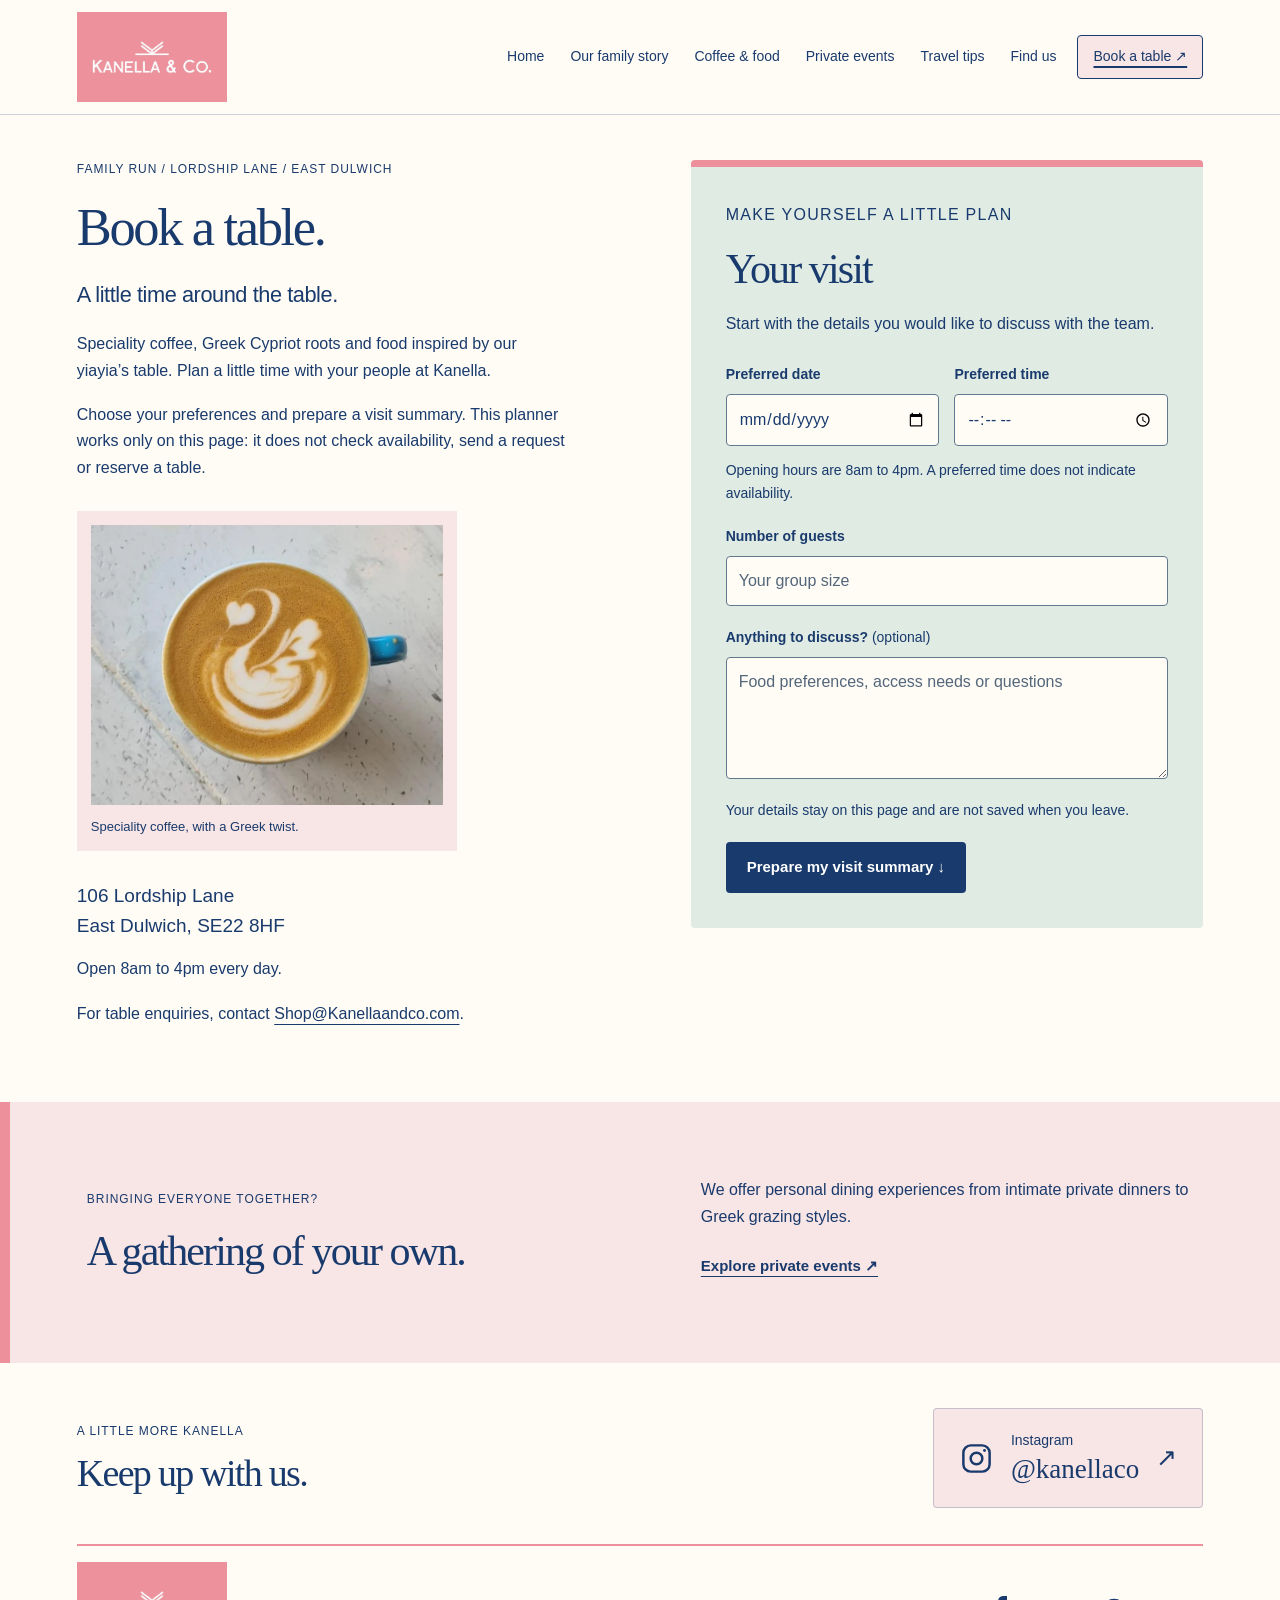
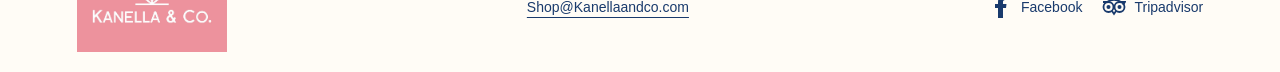
==== commit d9b7bead: "Update Kanella & Co website" ====
--- a/book.html
+++ b/book.html
@@ -3,6 +3,6 @@
 <head><meta charset="utf-8"><meta name="viewport" content="width=device-width, initial-scale=1"><meta name="theme-color" content="#193a6c"><meta name="description" content="Plan a visit to family-run Kanella & Co. on Lordship Lane. Prepare your table preferences locally before contacting the café."><title>Book a table | Kanella & Co.</title><link rel="stylesheet" href="styles.css"><script src="script.js" defer></script></head>
 <body class="booking-page"><a class="skip" href="#main">Skip to content</a>
 <header class="header"><a class="wordmark" href="index.html" aria-label="Kanella & Co. home"><img src="source-website/assets/image-2.webp" alt="Kanella & Co." width="1500" height="900"></a><nav aria-label="Main navigation"><a href="index.html">Home</a><a href="index.html#about">Our family story</a><a href="index.html#food">Coffee &amp; food</a><a href="index.html#events">Private events</a><a href="travel.html">Travel tips</a><a href="index.html#contact">Find us</a><a class="nav-book" href="book.html" aria-current="page">Book a table ↗</a></nav></header>
-<main id="main"><section class="booking-layout section" aria-labelledby="booking-title"><div class="booking-story"><p class="eyebrow">Family run / Lordship Lane / East Dulwich</p><h1 id="booking-title">Book a table.</h1><p class="lead">A little time around the table.</p><p>Speciality coffee, Greek Cypriot roots and food inspired by our yiayia’s table. Plan a little time with your people at Kanella.</p><p>Choose your preferences and prepare a visit summary. This planner works only on this page: it does not check availability, send a request or reserve a table.</p><figure><img src="source-website/assets/image-7.webp" alt="Latte art in a bright blue coffee cup" fetchpriority="high"><figcaption>Speciality coffee, with a Greek twist.</figcaption></figure><address>106 Lordship Lane<br>East Dulwich, SE22 8HF</address><p>Open 8am to 4pm every day.</p><p>For table enquiries, contact <a href="mailto:Shop@Kanellaandco.com">Shop@Kanellaandco.com</a>.</p></div><div class="booking-planner"><p class="eyebrow">Make yourself a little plan</p><h2>Your visit</h2><p>Start with the details you would like to discuss with the team.</p><noscript><p>The interactive planner needs JavaScript. Please contact <a href="mailto:Shop@Kanellaandco.com">Shop@Kanellaandco.com</a> to discuss your visit.</p></noscript><form id="booking-form" hidden><div class="form-row"><div><label for="visit-date">Preferred date</label><input id="visit-date" name="date" type="date" required></div><div><label for="visit-time">Preferred time</label><input id="visit-time" name="time" type="time" min="08:00" max="16:00" required></div></div><p class="field-note">Opening hours are 8am to 4pm. A preferred time does not indicate availability.</p><label for="visit-guests">Number of guests</label><input id="visit-guests" name="guests" type="number" min="1" step="1" inputmode="numeric" placeholder="Your group size" required><label for="visit-notes">Anything to discuss? <span class="optional">(optional)</span></label><textarea id="visit-notes" name="notes" rows="4" placeholder="Food preferences, access needs or questions"></textarea><p class="small">Your details stay on this page and are not saved when you leave.</p><button class="button blue" type="submit">Prepare my visit summary ↓</button></form><section id="booking-result" class="result" aria-labelledby="visit-summary-title" aria-live="polite" tabindex="-1" hidden><p class="eyebrow">Ready for your conversation</p><h3 id="visit-summary-title">Your visit summary</h3><p class="visit-summary"></p><p>No booking has been made or sent. Contact the team to discuss availability and arrangements.</p><a class="text-link" href="mailto:Shop@Kanellaandco.com">Shop@Kanellaandco.com ↗</a><button type="button" class="text-button" id="edit-visit">Edit my preferences ↑</button></section></div></section><section class="booking-gather section"><div><p class="eyebrow">Bringing everyone together?</p><h2>A gathering of your own.</h2></div><div><p>We offer personal dining experiences from intimate private dinners to Greek grazing styles.</p><a class="text-link" href="index.html#events">Explore private events ↗</a></div></section></main>
+<main id="main"><section class="booking-layout section" aria-labelledby="booking-title"><div class="booking-story"><p class="eyebrow">Family run / Lordship Lane / East Dulwich</p><h1 id="booking-title">Book a table.</h1><p class="lead">A little time around the table.</p><p>Speciality coffee, Greek Cypriot roots and food inspired by our yiayia’s table. Plan a little time with your people at Kanella.</p><p>Choose your preferences and prepare a visit summary. This planner works only on this page: it does not check availability, send a request or reserve a table.</p><figure><img src="source-website/assets/image-7.webp" alt="Latte art in a bright blue coffee cup" fetchpriority="high"><figcaption>Speciality coffee, with a Greek twist.</figcaption></figure><address>106 Lordship Lane<br>East Dulwich, SE22 8HF</address><p>Open 8am to 4pm every day.</p><p>For table enquiries, contact <a href="mailto:Shop@Kanellaandco.com">Shop@Kanellaandco.com</a>.</p></div><div class="booking-planner"><p class="eyebrow">Make yourself a little plan</p><h2>Your visit</h2><p>Start with the details you would like to discuss with the team.</p><noscript><p>The interactive planner needs JavaScript. Please contact <a href="mailto:Shop@Kanellaandco.com">Shop@Kanellaandco.com</a> to discuss your visit.</p></noscript><form id="booking-form" hidden><div class="form-row"><div><label for="visit-date">Preferred date</label><input id="visit-date" name="date" type="date" required></div><div><label for="visit-time">Preferred time</label><input id="visit-time" name="time" type="time" min="08:00" max="16:00" aria-describedby="visit-hours" required></div></div><p class="field-note" id="visit-hours">Opening hours are 8am to 4pm. A preferred time does not indicate availability.</p><label for="visit-guests">Number of guests</label><input id="visit-guests" name="guests" type="number" min="1" step="1" inputmode="numeric" placeholder="Your group size" required><label for="visit-notes">Anything to discuss? <span class="optional">(optional)</span></label><textarea id="visit-notes" name="notes" rows="4" placeholder="Food preferences, access needs or questions"></textarea><p class="small">Your details stay on this page and are not saved when you leave.</p><button class="button blue" type="submit">Prepare my visit summary ↓</button></form><section id="booking-result" class="result" aria-labelledby="visit-summary-title" aria-live="polite" tabindex="-1" hidden><p class="eyebrow">Ready for your conversation</p><h3 id="visit-summary-title">Your visit summary</h3><p class="visit-summary"></p><p>No booking has been made or sent. Contact the team to discuss availability and arrangements.</p><a class="text-link" href="mailto:Shop@Kanellaandco.com">Shop@Kanellaandco.com ↗</a><button type="button" class="text-button" id="edit-visit">Edit my preferences ↑</button></section></div></section><section class="booking-gather section"><div><p class="eyebrow">Bringing everyone together?</p><h2>A gathering of your own.</h2></div><div><p>We offer personal dining experiences from intimate private dinners to Greek grazing styles.</p><a class="text-link" href="index.html#events">Explore private events ↗</a></div></section></main>
 <footer class="footer"><div class="instagram-feature"><div><p class="eyebrow">A little more Kanella</p><h2>Keep up with us.</h2></div><a class="instagram-link" href="https://www.instagram.com/kanellaco/"><svg viewBox="0 0 24 24" aria-hidden="true"><rect x="3" y="3" width="18" height="18" rx="5"/><circle cx="12" cy="12" r="4"/><circle class="icon-dot" cx="17.5" cy="6.5" r="1"/></svg><span>Instagram <strong>@kanellaco</strong></span><span aria-hidden="true">↗</span></a></div><div class="footer-bottom"><a class="wordmark" href="index.html" aria-label="Kanella & Co. home"><img src="source-website/assets/image-2.webp" alt="Kanella & Co." width="1500" height="900" loading="lazy"></a><a class="footer-email" href="mailto:Shop@Kanellaandco.com">Shop@Kanellaandco.com</a><div class="social-links"><a href="https://www.facebook.com/Kanellaandco/"><svg viewBox="0 0 24 24" aria-hidden="true"><path d="M14 23V13h3l.5-4H14V7c0-1 .4-2 2-2h2V1h-3c-4 0-6 2-6 6v2H6v4h3v10z"/></svg><span>Facebook</span></a><a href="https://www.tripadvisor.com/Restaurant_Review-g186338-d12266046-Reviews-Kanella_Co-London_England.html"><svg viewBox="0 0 24 24" aria-hidden="true"><path d="M1 7h4a13 13 0 0 1 14 0h4l-2 3M10 16l2 3 2-3" fill="none" stroke="currentColor" stroke-width="1.8"/><g fill="none" stroke="currentColor" stroke-width="1.8"><circle cx="6.5" cy="12" r="5"/><circle cx="17.5" cy="12" r="5"/></g><circle cx="6.5" cy="12" r="2"/><circle cx="17.5" cy="12" r="2"/></svg><span>Tripadvisor</span></a></div></div></footer>
 </body></html>
--- a/styles.css
+++ b/styles.css
@@ -1 +1,16 @@
-:root{--navy:#193a6c;--pink:#ed909c;--pale:#f8e5e5;--mint:#e0ebe4;--paper:#fffcf6;--line:rgba(25,58,108,.22);--space:clamp(24px,6vw,100px)}*{box-sizing:border-box}html{scroll-behavior:smooth;scroll-padding-top:24px}body{margin:0;background:var(--paper);color:var(--navy);font-family:Arial,Helvetica,sans-serif;font-size:16px;line-height:1.65}h1,h2,h3,p,figure{margin:0}h1,h2{font-family:Georgia,'Times New Roman',serif;font-weight:400;letter-spacing:-.045em;line-height:1.1;text-wrap:balance}h1{font-size:clamp(38px,4.1vw,60px)}h2{font-size:clamp(32px,3.6vw,52px)}h3{font-size:25px;font-weight:500;line-height:1.25;letter-spacing:-.025em}p+p{margin-top:18px}a{color:inherit;text-underline-offset:5px}img{display:block;width:100%;height:auto}button,input,select,textarea{font:inherit}button{cursor:pointer}a,button,input,select,textarea{-webkit-tap-highlight-color:transparent}a:focus-visible,button:focus-visible,input:focus-visible,select:focus-visible,textarea:focus-visible,[tabindex='-1']:focus-visible{outline:3px solid #a04621;outline-offset:5px}[hidden]{display:none!important}.skip{position:fixed;z-index:30;top:-100px;left:15px;padding:12px 20px;background:var(--paper)}.skip:focus{top:15px}.header{display:flex;flex-wrap:wrap;align-items:center;justify-content:space-between;gap:16px 28px;padding:12px var(--space);border-bottom:1px solid var(--line)}.wordmark{display:inline-block;flex:none;width:150px;text-decoration:none;line-height:0}.wordmark img{width:150px;height:90px;object-fit:contain;transform:none;border-radius:0}.header nav{display:flex;flex-wrap:wrap;align-items:center;justify-content:flex-end;gap:12px clamp(14px,1.5vw,24px);max-width:calc(100% - 178px)}.header nav a{font-size:13px;text-decoration:none;padding:6px 0}.header nav a:hover,.header nav a[aria-current]{text-decoration:underline;text-decoration-thickness:2px;text-decoration-color:var(--navy)}.header .nav-book{border:1px solid var(--navy);border-radius:4px;padding:10px 15px;background:var(--pale)}.eyebrow,.section-label,.small-label{font-size:11px;letter-spacing:.1em;text-transform:uppercase}.eyebrow{display:block;margin-bottom:18px}.opening{display:grid;grid-template-columns:1.15fr 1fr;gap:6%;align-items:center;padding:38px var(--space) 60px}.opening-photo{position:relative;padding-bottom:14px}.opening-photo:before{content:'';position:absolute;inset:18px -14px 33px 18px;background:var(--pink);z-index:-1}.opening-photo img{height:clamp(400px,43vw,590px);object-fit:cover;object-position:45% center;border-radius:4px}.opening-photo figcaption,figcaption{font-size:12px;margin-top:13px;line-height:1.5}.opening-copy{padding:15px 0}.opening-copy>.lead{margin:24px 0 18px}.opening-copy>p:not(.eyebrow){max-width:460px}.lead{font-size:clamp(20px,1.7vw,24px);line-height:1.5;letter-spacing:-.02em}.actions{display:flex;flex-wrap:wrap;align-items:center;gap:18px;margin-top:28px}.button{display:inline-flex;align-items:center;justify-content:center;border:1px solid transparent;border-radius:4px;padding:13px 20px;font-size:14px;font-weight:600;text-decoration:none;line-height:1.5;transition:background .18s,transform .18s}.button:hover{transform:translateY(-2px)}.blue{background:var(--navy);color:white}.blue:hover{background:#102c54}.pink{background:var(--pink);color:var(--navy)}.pink:hover{background:var(--pale)}.text-link{font-size:14px;font-weight:600}.opening-note{display:flex;flex-wrap:wrap;gap:5px 16px;border-top:3px solid var(--pink);margin-top:35px;padding-top:15px;font-size:13px;align-items:center}.section{padding:75px var(--space)}.section-label{display:flex;align-items:center;justify-content:space-between;gap:24px;margin-bottom:42px}.section-label:after{content:'';height:1px;background:var(--line);flex:1;order:1}.section-label span:last-child{order:2}.intro{background:var(--pale);border-top:1px solid var(--line)}.story-grid{display:grid;grid-template-columns:.9fr 1.1fr;align-items:center;gap:10%}.family-photo{padding:14px;background:var(--paper);border-bottom:7px solid var(--pink)}.family-photo img{aspect-ratio:1;object-fit:cover;filter:none}.family-photo figcaption{padding:2px 4px 0}.story-copy h2{margin-bottom:25px}.story-copy p{max-width:560px}.story-copy>.text-link{display:inline-block;margin-top:25px}.food{background:var(--paper)}.section-heading{display:flex;justify-content:space-between;align-items:end;gap:40px;margin-bottom:38px}.section-heading>p{max-width:350px}.food-experience{display:grid;grid-template-columns:1.05fr 1fr;gap:26px}.coffee-photo{background:var(--mint);padding:20px;grid-column:1;grid-row:1 / 3}.coffee-photo img{height:calc(100% - 40px);min-height:450px;object-fit:cover;aspect-ratio:4 / 5}.coffee-photo figcaption{margin-top:14px}.coffee-story{grid-column:2;padding:26px 30px 28px;background:var(--navy);color:var(--paper);border-top:6px solid var(--pink)}.coffee-story h3{font-family:Georgia,'Times New Roman',serif;font-size:32px;font-weight:400;margin-bottom:20px}.coffee-story p:not(.eyebrow){max-width:430px;font-size:15px}.food-detail{display:block;margin-top:23px;padding-top:16px;border-top:1px solid rgba(255,255,255,.3);font-size:12px}.dish-card{display:grid;grid-template-columns:42% 1fr;gap:22px;align-items:center;padding:20px;background:var(--pale);min-width:0}.dish-card img{width:100%;height:100%;min-height:220px;object-fit:cover}.dish-card h3{font-size:24px;margin-bottom:13px}.dish-card p:not(.eyebrow){font-size:14px}.dish-card .eyebrow{font-size:10px;margin-bottom:10px}.salad-card{grid-column:1 / -1;grid-template-columns:.52fr 1fr;background:var(--mint);padding:0;gap:35px;border-left:7px solid var(--pink)}.salad-card img{height:260px;min-height:0;object-position:center}.salad-card>div{padding:25px 35px 25px 0;max-width:600px}.salad-card h3{font-size:30px}.salad-card p:not(.eyebrow){font-size:16px}.food-bottom{display:flex;justify-content:space-between;align-items:center;gap:20px;border-bottom:1px solid var(--line);padding:23px 0 18px}.food-bottom p{font-family:Georgia,'Times New Roman',serif;font-size:24px}.events{display:grid;grid-template-columns:1fr 1fr;align-items:center;gap:9%;background:var(--navy);color:white;border-top:8px solid var(--pink)}.event-photo img{height:440px;object-fit:cover;border-radius:4px}.event-photo figcaption{color:var(--pale)}.event-copy h2{margin-bottom:24px}.event-copy .eyebrow{color:var(--pale)}.event-copy .lead{margin-bottom:16px}.event-copy p{max-width:440px}.travel-preview{display:grid;grid-template-columns:.8fr 1.2fr;gap:10%;align-items:center}.travel-preview p:not(.eyebrow){margin:24px 0 30px;max-width:350px}.travel-preview>img{height:440px;object-fit:cover;border-radius:4px;border-bottom:10px solid var(--mint)}.contact{background:var(--mint);border-top:7px solid var(--pink)}.contact-grid{display:grid;grid-template-columns:1fr 1fr;gap:10%}.contact h2{margin-bottom:28px}address{font-style:normal;font-size:19px;line-height:1.6}.contact h3{margin-bottom:20px}.email{display:inline-block;font-size:clamp(18px,2vw,27px);letter-spacing:-.035em;overflow-wrap:anywhere;margin-bottom:20px}.contact .text-link{display:inline-block;margin-top:22px}.footer{padding:45px var(--space) 20px;background:var(--paper)}.instagram-feature{display:flex;justify-content:space-between;align-items:center;gap:30px;padding-bottom:36px;border-bottom:2px solid var(--pink)}.instagram-feature .eyebrow{margin-bottom:10px}.instagram-feature h2{font-size:38px}.instagram-link{display:flex;align-items:center;gap:17px;text-decoration:none;background:var(--pale);padding:20px 25px;border:1px solid var(--line);border-radius:4px}.instagram-link:hover{text-decoration:underline}.instagram-link>svg{width:35px;height:35px;fill:none;stroke:currentColor;stroke-width:1.7;flex:none}.instagram-link .icon-dot{fill:currentColor;stroke:none}.instagram-link>span{font-size:12px}.instagram-link strong{display:block;font-family:Georgia,'Times New Roman',serif;font-size:27px;font-weight:400;line-height:1.2}.instagram-link>span:last-child{font-size:25px}.footer-bottom{display:flex;justify-content:space-between;align-items:center;gap:25px;flex-wrap:wrap;padding-top:16px}.footer-bottom p,.footer-email{font-size:12px}.footer-email{overflow-wrap:anywhere}.social-links{display:flex;align-items:center;flex-wrap:wrap;gap:20px}.social-links a{display:inline-flex;align-items:center;gap:8px;font-size:12px;text-decoration:none}.social-links a:hover span{text-decoration:underline}.social-links svg{width:22px;height:22px;fill:currentColor;flex:none}.back-link{font-size:12px}.island-opening{padding:30px var(--space) 55px;display:grid;grid-template-columns:1.25fr .8fr;gap:6%;align-items:center}.island-opening>figure img{height:clamp(350px,38vw,540px);object-fit:cover;object-position:center 60%;border-radius:4px;border-bottom:9px solid var(--pink)}.island-title .eyebrow{margin:25px 0 16px}.island-title h1{font-size:clamp(40px,5vw,70px);margin-bottom:20px}.island-intro{padding-top:30px}.island-intro-grid{display:grid;grid-template-columns:1fr 1.1fr;gap:10%;margin-bottom:40px}.island-pair{display:grid;grid-template-columns:1fr 1fr;gap:5%;align-items:start}.island-pair img{height:440px;object-fit:cover;border-radius:4px}.island-pair figure:nth-child(2){padding-top:65px}.island-pair figure:nth-child(2) img{height:375px;border-bottom:8px solid var(--pink)}.island-favourites{background:var(--mint);border-top:7px solid var(--pink)}.favourites-grid{display:grid;grid-template-columns:1fr 1fr;gap:10%;align-items:center}.favourite-list{list-style:none;padding:0;margin:30px 0 0}.favourite-list li{display:flex;align-items:center;gap:24px;padding:21px 0;border-bottom:1px solid var(--line)}.favourite-list li>span{font-size:11px}.favourite-list h3{font-family:Georgia,'Times New Roman',serif;font-size:clamp(23px,2.5vw,34px)}.island-photo-stack{display:grid;gap:25px}.island-photo-stack img{height:300px;object-fit:cover;border-radius:4px}.island-photo-stack img:nth-child(2){width:85%;height:260px;justify-self:end;border:10px solid var(--paper)}.return-block{display:grid;grid-template-columns:.8fr 1fr;gap:10%;align-items:center}.return-block>figure{padding:15px;background:var(--pale)}.return-block>figure img{height:350px;object-fit:cover}.return-block>div>p:not(.eyebrow){margin-top:22px}.booking-layout{display:grid;grid-template-columns:1fr 1fr;gap:9%;align-items:start;padding-top:45px}.booking-story h1{margin-bottom:22px}.booking-story>.lead{margin-bottom:20px}.booking-story>p{max-width:490px}.booking-story figure{max-width:380px;margin:30px 0;padding:14px;background:var(--pale)}.booking-story figure img{height:280px;object-fit:cover}.booking-story address{margin-bottom:15px}.booking-story a{overflow-wrap:anywhere}.booking-planner{padding:35px;background:var(--mint);border-top:7px solid var(--pink);border-radius:4px}.booking-planner h2{font-size:42px;margin-bottom:18px}.booking-planner>p{font-size:14px}.booking-gather{display:grid;grid-template-columns:1fr 1fr;gap:10%;align-items:center;background:var(--pale);border-left:10px solid var(--pink)}.booking-gather h2{font-size:42px}.booking-gather .text-link{display:inline-block;margin-top:20px}dialog{width:min(640px,calc(100% - 32px));max-height:90vh;max-height:90dvh;overflow:auto;border:0;border-top:8px solid var(--pink);border-radius:8px;padding:32px;background:var(--paper);color:var(--navy)}dialog::backdrop{background:rgba(10,27,53,.75)}.dialog-top{display:flex;justify-content:space-between;align-items:center;gap:20px;font-size:12px;margin-bottom:20px}.close-dialog{background:transparent;border:0;padding:0 8px;color:inherit;font-size:32px;line-height:1.2}dialog h2{font-size:42px;margin-bottom:18px}dialog>p{font-size:14px}form{margin-top:25px}label{display:block;font-size:13px;font-weight:600;margin-bottom:8px}input,select,textarea{width:100%;min-width:0;padding:13px;border:1px solid #62798d;border-radius:4px;background:var(--paper);color:var(--navy);margin-bottom:20px}textarea{resize:vertical}.form-row{display:grid;grid-template-columns:1fr 1fr;gap:15px}.optional{font-weight:400}.small,.field-note{font-size:12px;margin-bottom:20px}.field-note{margin-top:-7px}.result{border-top:1px solid var(--line);padding-top:25px;margin-top:30px}.result>p{font-size:14px;margin-top:16px}.event-summary,.visit-summary{white-space:pre-wrap;overflow-wrap:anywhere;background:var(--paper);padding:20px;border-left:4px solid var(--pink)}.result .text-link{display:inline-block;margin-top:18px;overflow-wrap:anywhere}.text-button{display:block;border:0;background:transparent;color:inherit;padding:8px 0;margin-top:20px;font-size:14px;text-decoration:underline;text-underline-offset:5px}@media(min-width:1700px){body{max-width:1800px;margin:auto}}@media(max-width:1100px){.header{padding:10px 26px}.header nav{gap:8px 15px}.header nav a{font-size:12px}.opening{gap:5%}.opening h1{font-size:43px}.opening-photo img{height:540px}.food-experience{gap:20px}.dish-card{gap:15px;padding:16px}.dish-card h3{font-size:22px}.salad-card{padding:0;gap:25px}.booking-layout{gap:6%}.booking-planner{padding:30px 25px}.island-title h1{font-size:48px}.footer-bottom{justify-content:flex-start}}@media(max-width:800px){.header{padding:8px 24px 20px;gap:0}.wordmark,.wordmark img{width:135px}.wordmark img{height:81px}.header nav{max-width:none;width:100%;justify-content:flex-start;gap:8px 20px;padding-top:8px}.header nav a{font-size:13px}.opening{grid-template-columns:1fr;gap:30px;padding:25px 24px 45px}.opening-photo{padding-bottom:10px}.opening-photo:before{inset:10px -8px 30px 10px}.opening-photo img{height:360px;object-position:center}.opening-copy{padding:0}.opening h1{font-size:clamp(36px,7vw,50px)}.opening-copy>.lead{margin-top:20px}.opening-note{margin-top:28px}.section{padding:48px 24px}.section-label{margin-bottom:30px;font-size:10px;gap:15px}.section-label span:last-child{max-width:44%;text-align:right}.story-grid{grid-template-columns:1fr;gap:32px}.family-photo{width:min(100%,480px);justify-self:center}.family-photo img{aspect-ratio:1.3}.story-copy h2{margin-bottom:22px}.section-heading{display:block;margin-bottom:30px}.section-heading>p{max-width:500px;margin-top:22px}.food-experience{grid-template-columns:1fr;gap:20px}.coffee-photo{grid-column:auto;grid-row:auto;padding:15px}.coffee-photo img{height:330px;min-height:0;aspect-ratio:auto}.coffee-story{grid-column:auto;padding:25px}.coffee-story h3{font-size:30px}.dish-card,.salad-card{grid-column:auto;grid-template-columns:40% 1fr;padding:15px;gap:20px;border-left:0}.dish-card img,.salad-card img{height:100%;min-height:230px}.salad-card>div{padding:0}.dish-card h3,.salad-card h3{font-size:23px}.dish-card p:not(.eyebrow),.salad-card p:not(.eyebrow){font-size:14px}.food-bottom{flex-wrap:wrap}.food-bottom p{font-size:22px}.events{grid-template-columns:1fr;gap:30px}.event-photo img{height:330px}.event-copy h2{font-size:42px}.travel-preview{grid-template-columns:1fr;gap:30px}.travel-preview>img{height:350px}.travel-preview p:not(.eyebrow){max-width:480px}.contact-grid{grid-template-columns:1fr;gap:35px}.contact h2{margin-bottom:24px}.email{font-size:23px}.footer{padding:35px 24px 20px}.instagram-feature{flex-direction:column;align-items:flex-start;gap:23px;padding-bottom:30px}.instagram-feature h2{font-size:34px}.instagram-link{width:100%;max-width:420px;justify-content:flex-start}.instagram-link>span:last-child{margin-left:auto}.footer-bottom{gap:20px 30px}.footer-bottom>.wordmark{width:100%}.footer-bottom>.wordmark img{width:135px}.island-opening{padding:25px 24px 40px;grid-template-columns:1fr;gap:25px}.island-opening>figure img{height:350px}.island-title .eyebrow{margin-top:20px}.island-title h1{font-size:clamp(42px,9vw,65px)}.island-title .lead{font-size:22px}.island-intro{padding-top:20px}.island-intro-grid{grid-template-columns:1fr;gap:25px;margin-bottom:30px}.island-pair{gap:20px}.island-pair img{height:290px}.island-pair figure:nth-child(2){padding-top:45px}.island-pair figure:nth-child(2) img{height:245px}.island-pair figcaption{font-size:11px}.favourites-grid{grid-template-columns:1fr;gap:35px}.island-photo-stack{grid-template-columns:1fr 1fr;gap:20px}.island-photo-stack img,.island-photo-stack img:nth-child(2){width:100%;height:240px}.island-photo-stack img:nth-child(2){margin-top:35px;border-width:6px}.return-block{grid-template-columns:1fr;gap:30px}.return-block>figure{max-width:480px;width:100%}.return-block>figure img{height:300px}.booking-layout{grid-template-columns:1fr;gap:40px;padding-top:30px}.booking-story figure{max-width:440px}.booking-story figure img{height:280px}.booking-planner{padding:30px 25px}.booking-gather{grid-template-columns:1fr;gap:25px;border-left-width:7px}.booking-gather h2{font-size:36px}dialog{padding:25px}dialog h2{font-size:35px}}@media(max-width:420px){.opening-photo img{height:300px}.opening h1{font-size:36px}.opening-copy .actions{align-items:flex-start;flex-direction:column}.section-label:after{display:none}.dish-card,.salad-card{grid-template-columns:1fr;gap:18px}.dish-card img,.salad-card img{height:230px;min-height:0}.dish-card>div{padding:0 4px 8px}.coffee-photo img{height:280px}.form-row{grid-template-columns:1fr;gap:0}.booking-planner{padding:28px 20px}.island-pair{grid-template-columns:1fr}.island-pair figure:nth-child(2){padding-top:10px}.island-pair img,.island-pair figure:nth-child(2) img{height:330px}.island-photo-stack{gap:12px}.island-photo-stack img,.island-photo-stack img:nth-child(2){height:190px}.email{font-size:20px}.instagram-link{padding:18px 15px;gap:12px}.instagram-link strong{font-size:25px}.footer-bottom{flex-direction:column;align-items:flex-start}.social-links{gap:18px}}@media(prefers-reduced-motion:reduce){html{scroll-behavior:auto}*,*::before,*::after{animation:none!important;transition:none!important}}+:root{--navy:#193a6c;--pink:#ed909c;--pale:#f8e5e5;--mint:#e0ebe4;--paper:#fffcf6;--line:rgba(25,58,108,.22);--space:clamp(24px,6vw,100px)}
+*{box-sizing:border-box}html{scroll-behavior:smooth;scroll-padding-top:24px;-webkit-text-size-adjust:100%;text-size-adjust:100%}body{margin:0;background:var(--paper);color:var(--navy);font-family:Arial,Helvetica,sans-serif;font-size:16px;line-height:1.65;overflow-wrap:anywhere}.dialog-open,.dialog-open body{overflow:hidden}h1,h2,h3,p,figure{margin:0}h1,h2{font-family:Georgia,'Times New Roman',serif;font-weight:400;letter-spacing:-.045em;line-height:1.12;text-wrap:balance}h1{font-size:clamp(36px,4.1vw,60px)}h2{font-size:clamp(30px,3.6vw,52px)}h3{font-size:25px;font-weight:500;line-height:1.3;letter-spacing:-.025em}p+p{margin-top:18px}a{color:inherit;text-underline-offset:5px;text-decoration-thickness:1px}img{display:block;width:100%;max-width:100%;height:auto}svg{display:block}button,input,select,textarea{font:inherit}button{cursor:pointer}a,button,input,select,textarea{touch-action:manipulation}a:focus-visible,button:focus-visible,input:focus-visible,select:focus-visible,textarea:focus-visible,[tabindex='-1']:focus-visible{outline:3px solid #a04621;outline-offset:4px}[hidden]{display:none!important}.skip{position:fixed;z-index:30;top:-120px;left:16px;padding:12px 20px;background:var(--paper);border:2px solid var(--navy);max-width:calc(100% - 32px)}.skip:focus{top:16px}
+.header{display:flex;flex-wrap:wrap;align-items:center;justify-content:space-between;gap:12px 28px;padding:12px var(--space);border-bottom:1px solid var(--line)}.wordmark{display:inline-block;flex:none;width:150px;max-width:100%;text-decoration:none;line-height:0}.wordmark img{width:150px;height:90px;object-fit:contain}.header nav{display:flex;flex:1 1 580px;flex-wrap:wrap;align-items:center;justify-content:flex-end;gap:6px 16px;min-width:0}.header nav a{display:inline-flex;align-items:center;justify-content:center;min-height:44px;max-width:100%;padding:8px 5px;font-size:14px;line-height:1.4;text-align:center;text-decoration:none}.header nav a:hover,.header nav a[aria-current='page']{text-decoration:underline;text-decoration-thickness:2px}.header .nav-book{border:1px solid var(--navy);border-radius:4px;padding:10px 15px;background:var(--pale)}
+.eyebrow,.section-label,.small-label{font-size:12px;letter-spacing:.08em;text-transform:uppercase}.eyebrow{display:block;margin-bottom:18px}.opening{display:grid;grid-template-columns:minmax(0,1.15fr) minmax(0,1fr);gap:6%;align-items:center;padding:38px var(--space) 60px}.opening-photo{position:relative;padding-bottom:14px;isolation:isolate}.opening-photo:before{content:'';position:absolute;inset:18px -10px 33px 18px;background:var(--pink);z-index:-1}.opening-photo img{height:clamp(400px,43vw,590px);object-fit:cover;object-position:45% center;border-radius:4px}figcaption{font-size:13px;margin-top:12px;line-height:1.5}.opening-copy{padding:15px 0}.opening-copy>.lead{margin:24px 0 18px}.opening-copy>p:not(.eyebrow){max-width:460px}.lead{font-size:clamp(20px,1.7vw,24px);line-height:1.5;letter-spacing:-.02em}.actions{display:flex;flex-wrap:wrap;align-items:center;gap:12px 18px;margin-top:28px}.button{display:inline-flex;align-items:center;justify-content:center;min-height:48px;max-width:100%;border:1px solid transparent;border-radius:4px;padding:13px 20px;font-size:15px;font-weight:600;text-decoration:none;line-height:1.5;text-align:center;white-space:normal;transition:background .18s,transform .18s}.blue{background:var(--navy);color:white}.pink{background:var(--pink);color:var(--navy)}.text-link{display:inline-flex;align-items:center;min-height:44px;max-width:100%;padding:8px 0;font-size:15px;font-weight:600;line-height:1.6;overflow-wrap:anywhere}.opening-note{display:flex;flex-wrap:wrap;gap:5px 16px;border-top:3px solid var(--pink);margin-top:35px;padding-top:15px;font-size:14px;align-items:center}
+.section{padding:75px var(--space)}.section-label{display:flex;align-items:center;justify-content:space-between;gap:24px;margin-bottom:42px}.section-label:after{content:'';height:1px;background:var(--line);flex:1;order:1}.section-label span:last-child{order:2}.intro{background:var(--pale);border-top:1px solid var(--line)}.story-grid{display:grid;grid-template-columns:minmax(0,.9fr) minmax(0,1.1fr);align-items:center;gap:10%}.family-photo{padding:14px;background:var(--paper);border-bottom:7px solid var(--pink)}.family-photo img{aspect-ratio:1;object-fit:cover}.family-photo figcaption{padding:2px 4px 0}.story-copy h2{margin-bottom:25px}.story-copy p{max-width:560px}.story-copy>.text-link{margin-top:18px}.food{background:var(--paper)}.section-heading{display:flex;justify-content:space-between;align-items:end;gap:40px;margin-bottom:38px}.section-heading>*{min-width:0}.section-heading>p{max-width:350px}.food-experience{display:grid;grid-template-columns:minmax(0,1.05fr) minmax(0,1fr);gap:26px}.coffee-photo{background:var(--mint);padding:20px;grid-column:1;grid-row:1 / 3;display:flex;flex-direction:column}.coffee-photo img{flex:1;min-height:450px;height:0;object-fit:cover}.coffee-photo figcaption{margin-top:14px}.coffee-story{grid-column:2;padding:26px 30px 28px;background:var(--navy);color:var(--paper);border-top:6px solid var(--pink)}.coffee-story h3{font-family:Georgia,'Times New Roman',serif;font-size:32px;font-weight:400;margin-bottom:20px}.coffee-story p:not(.eyebrow){max-width:430px;font-size:16px}.food-detail{display:block;margin-top:23px;padding-top:16px;border-top:1px solid rgba(255,255,255,.3);font-size:13px}.dish-card{display:grid;grid-template-columns:minmax(0,.8fr) minmax(0,1.2fr);gap:22px;align-items:center;padding:20px;background:var(--pale);min-width:0}.dish-card img{width:100%;height:100%;min-height:220px;object-fit:cover}.dish-card h3{font-size:24px;margin-bottom:13px}.dish-card p:not(.eyebrow){font-size:15px}.dish-card .eyebrow{font-size:12px;margin-bottom:10px}.salad-card{grid-column:1 / -1;grid-template-columns:minmax(0,.52fr) minmax(0,1fr);background:var(--mint);padding:0;gap:35px;border-left:7px solid var(--pink)}.salad-card img{height:260px;min-height:0;object-position:center}.salad-card>div{padding:25px 35px 25px 0;max-width:600px}.salad-card h3{font-size:30px}.salad-card p:not(.eyebrow){font-size:16px}.food-bottom{display:flex;flex-wrap:wrap;justify-content:space-between;align-items:center;gap:12px 20px;border-bottom:1px solid var(--line);padding:23px 0 18px}.food-bottom p{font-family:Georgia,'Times New Roman',serif;font-size:24px}.events{display:grid;grid-template-columns:minmax(0,1fr) minmax(0,1fr);align-items:center;gap:9%;background:var(--navy);color:white;border-top:8px solid var(--pink)}.event-photo img{height:440px;object-fit:cover;border-radius:4px}.event-photo figcaption{color:var(--pale)}.event-copy h2{margin-bottom:24px}.event-copy .eyebrow{color:var(--pale)}.event-copy .lead{margin-bottom:16px}.event-copy p{max-width:440px}.travel-preview{display:grid;grid-template-columns:minmax(0,.8fr) minmax(0,1.2fr);gap:10%;align-items:center}.travel-preview p:not(.eyebrow){margin:24px 0 30px;max-width:350px}.travel-preview>img{height:440px;object-fit:cover;border-radius:4px;border-bottom:10px solid var(--mint)}.contact{background:var(--mint);border-top:7px solid var(--pink)}.contact-grid{display:grid;grid-template-columns:minmax(0,1fr) minmax(0,1fr);gap:10%}.contact h2{margin-bottom:28px}address{font-style:normal;font-size:19px;line-height:1.6}.contact h3{margin-bottom:16px}.email{display:inline-block;max-width:100%;min-height:44px;padding:6px 0;font-size:clamp(18px,2vw,27px);letter-spacing:-.025em;overflow-wrap:anywhere;margin-bottom:16px}.contact .text-link{margin-top:16px}
+.footer{padding:45px var(--space) max(20px,env(safe-area-inset-bottom));background:var(--paper)}.instagram-feature{display:flex;justify-content:space-between;align-items:center;gap:30px;padding-bottom:36px;border-bottom:2px solid var(--pink)}.instagram-feature>*{min-width:0}.instagram-feature .eyebrow{margin-bottom:10px}.instagram-feature h2{font-size:38px}.instagram-link{display:flex;align-items:center;gap:17px;max-width:100%;min-height:60px;text-decoration:none;background:var(--pale);padding:20px 25px;border:1px solid var(--line);border-radius:4px}.instagram-link>svg{width:35px;height:35px;fill:none;stroke:currentColor;stroke-width:1.7;flex:none}.instagram-link .icon-dot{fill:currentColor;stroke:none}.instagram-link>span{font-size:14px;min-width:0}.instagram-link strong{display:block;font-family:Georgia,'Times New Roman',serif;font-size:27px;font-weight:400;line-height:1.3}.instagram-link>span:last-child{font-size:25px;flex:none}.footer-bottom{display:flex;justify-content:space-between;align-items:center;gap:16px 25px;flex-wrap:wrap;padding-top:16px}.footer-bottom>*{min-width:0;max-width:100%}.footer-bottom p,.footer-email{font-size:14px}.footer-email{display:inline-flex;align-items:center;min-height:44px;padding:8px 0;overflow-wrap:anywhere}.social-links{display:flex;align-items:center;flex-wrap:wrap;gap:8px 20px}.social-links a{display:inline-flex;align-items:center;gap:8px;min-height:44px;padding:8px 0;font-size:14px;text-decoration:none}.social-links svg{width:24px;height:24px;fill:currentColor;flex:none}.back-link{display:inline-flex;align-items:center;min-height:44px;padding:8px 0;font-size:14px}
+.island-opening{padding:30px var(--space) 55px;display:grid;grid-template-columns:minmax(0,1.25fr) minmax(0,.8fr);gap:6%;align-items:center}.island-opening>figure img{height:clamp(350px,38vw,540px);object-fit:cover;object-position:center 60%;border-radius:4px;border-bottom:9px solid var(--pink)}.island-title .eyebrow{margin:25px 0 16px}.island-title h1{font-size:clamp(36px,5vw,70px);margin-bottom:20px}.island-intro{padding-top:30px}.island-intro-grid{display:grid;grid-template-columns:minmax(0,1fr) minmax(0,1.1fr);gap:10%;margin-bottom:40px}.island-pair{display:grid;grid-template-columns:minmax(0,1fr) minmax(0,1fr);gap:5%;align-items:start}.island-pair img{height:440px;object-fit:cover;border-radius:4px}.island-pair figure:nth-child(2){padding-top:65px}.island-pair figure:nth-child(2) img{height:375px;border-bottom:8px solid var(--pink)}.island-favourites{background:var(--mint);border-top:7px solid var(--pink)}.favourites-grid{display:grid;grid-template-columns:minmax(0,1fr) minmax(0,1fr);gap:10%;align-items:center}.favourite-list{list-style:none;padding:0;margin:30px 0 0}.favourite-list li{display:flex;align-items:center;gap:24px;padding:21px 0;border-bottom:1px solid var(--line)}.favourite-list li>span{font-size:12px;flex:none}.favourite-list h3{font-family:Georgia,'Times New Roman',serif;font-size:clamp(23px,2.5vw,34px);min-width:0}.island-photo-stack{display:grid;gap:25px}.island-photo-stack img{height:300px;object-fit:cover;border-radius:4px}.island-photo-stack img:nth-child(2){width:85%;height:260px;justify-self:end;border:10px solid var(--paper)}.return-block{display:grid;grid-template-columns:minmax(0,.8fr) minmax(0,1fr);gap:10%;align-items:center}.return-block>figure{padding:15px;background:var(--pale)}.return-block>figure img{height:350px;object-fit:cover}.return-block>div>p:not(.eyebrow){margin-top:22px}
+.booking-layout{display:grid;grid-template-columns:minmax(0,1fr) minmax(0,1fr);gap:9%;align-items:start;padding-top:45px}.booking-story h1{margin-bottom:22px}.booking-story>.lead{margin-bottom:20px}.booking-story>p{max-width:490px}.booking-story figure{max-width:380px;margin:30px 0;padding:14px;background:var(--pale)}.booking-story figure img{height:280px;object-fit:cover}.booking-story address{margin-bottom:15px}.booking-story a{overflow-wrap:anywhere}.booking-planner{padding:35px;background:var(--mint);border-top:7px solid var(--pink);border-radius:4px;min-width:0}.booking-planner h2{font-size:42px;margin-bottom:18px}.booking-planner>p{font-size:16px}.booking-gather{display:grid;grid-template-columns:minmax(0,1fr) minmax(0,1fr);gap:10%;align-items:center;background:var(--pale);border-left:10px solid var(--pink)}.booking-gather h2{font-size:42px}.booking-gather .text-link{margin-top:14px}
+dialog{width:min(640px,calc(100% - 24px));max-width:calc(100% - 24px);max-height:calc(100vh - 24px);max-height:calc(100dvh - 24px);overflow:auto;overscroll-behavior:contain;border:0;border-top:8px solid var(--pink);border-radius:8px;padding:32px;background:var(--paper);color:var(--navy);overflow-wrap:anywhere;-webkit-overflow-scrolling:touch}dialog::backdrop{background:rgba(10,27,53,.75)}.dialog-top{display:flex;justify-content:space-between;align-items:center;gap:16px;font-size:14px;margin-bottom:20px}.close-dialog{display:inline-flex;align-items:center;justify-content:center;flex:none;width:48px;height:48px;background:var(--pale);border:1px solid var(--line);border-radius:4px;padding:0;color:inherit;font-size:32px;line-height:1}dialog h2{font-size:42px;margin-bottom:18px}dialog>p{font-size:16px}form{margin-top:25px;min-width:0}label{display:block;font-size:14px;font-weight:600;margin-bottom:8px}input,select,textarea{display:block;width:100%;max-width:100%;min-width:0;min-height:48px;padding:12px;border:1px solid #62798d;border-radius:4px;background:var(--paper);color:var(--navy);font-size:16px;line-height:1.5;margin:0 0 20px}input[type='date'],input[type='time']{min-inline-size:0;max-inline-size:100%}input::-webkit-date-and-time-value{text-align:left;min-height:1.5em}textarea{resize:vertical;min-height:120px}input::placeholder,textarea::placeholder{color:#53667a;opacity:1}.form-row{display:grid;grid-template-columns:minmax(0,1fr) minmax(0,1fr);gap:15px}.form-row>div{min-width:0}.optional{font-weight:400}.small,.field-note{font-size:14px;margin-bottom:20px}.field-note{margin-top:-7px}.result{border-top:1px solid var(--line);padding-top:25px;margin-top:30px;scroll-margin-block:20px}.result>p{font-size:16px;margin-top:16px}.event-summary,.visit-summary{white-space:pre-wrap;overflow-wrap:anywhere;background:var(--paper);padding:18px;border-left:4px solid var(--pink)}.result .text-link{margin-top:12px}.text-button{display:block;min-height:48px;max-width:100%;border:0;background:transparent;color:inherit;padding:10px 0;margin-top:16px;font-size:15px;text-align:left;text-decoration:underline;text-underline-offset:5px}
+@media(hover:hover){.button:hover{transform:translateY(-2px)}.blue:hover{background:#102c54}.pink:hover{background:var(--pale)}.instagram-link:hover{text-decoration:underline}.social-links a:hover span{text-decoration:underline}}
+@media(min-width:1700px){body{max-width:1800px;margin:auto}}
+@media(max-width:1100px){.header{padding:10px 26px}.header nav{gap:6px 12px}.opening{gap:5%}.opening h1{font-size:43px}.opening-photo img{height:520px}.food-experience{gap:20px}.dish-card{gap:15px;padding:16px}.dish-card h3{font-size:22px}.salad-card{padding:0;gap:25px}.booking-layout{gap:6%}.booking-planner{padding:30px 24px}.island-title h1{font-size:48px}.footer-bottom{justify-content:flex-start}}
+@media(max-width:900px){.header{gap:0;padding:8px 24px 16px}.header nav{flex-basis:100%;width:100%;justify-content:flex-start;gap:6px 16px;padding-top:6px}.wordmark,.wordmark img{width:135px}.wordmark img{height:81px}.opening{grid-template-columns:minmax(0,1fr);gap:28px;padding:28px var(--space) 48px}.opening-photo img{height:clamp(300px,52vw,460px);object-position:center}.opening-copy{padding:0}.opening-copy>p:not(.eyebrow){max-width:65ch}.opening h1{font-size:clamp(36px,5.6vw,50px)}.opening-copy>.lead{margin-top:20px}.opening-note{margin-top:28px}.section{padding:52px var(--space)}.section-label{margin-bottom:30px;gap:16px}.story-grid{grid-template-columns:minmax(0,1fr);gap:32px}.family-photo{width:min(100%,520px);justify-self:center}.family-photo img{aspect-ratio:1.3}.story-copy h2{margin-bottom:22px}.story-copy p{max-width:65ch}.section-heading{display:block;margin-bottom:30px}.section-heading>p{max-width:65ch;margin-top:22px}.food-experience{grid-template-columns:minmax(0,1fr);gap:20px}.coffee-photo{grid-column:auto;grid-row:auto;display:block;padding:16px}.coffee-photo img{height:clamp(280px,48vw,420px);min-height:0;object-fit:cover}.coffee-story{grid-column:auto;padding:26px}.coffee-story h3{font-size:30px}.coffee-story p:not(.eyebrow){max-width:65ch}.dish-card,.salad-card{grid-column:auto;grid-template-columns:minmax(0,.7fr) minmax(0,1fr);padding:18px;gap:24px;border-left:0}.dish-card img,.salad-card img{height:100%;min-height:230px}.salad-card>div{padding:0}.dish-card h3,.salad-card h3{font-size:25px}.dish-card p:not(.eyebrow),.salad-card p:not(.eyebrow){font-size:16px}.events{grid-template-columns:minmax(0,1fr);gap:30px}.event-photo img{height:clamp(280px,48vw,420px)}.event-copy h2{font-size:42px}.event-copy p{max-width:65ch}.travel-preview{grid-template-columns:minmax(0,1fr);gap:30px}.travel-preview>img{height:clamp(300px,48vw,420px)}.travel-preview p:not(.eyebrow){max-width:65ch}.contact-grid{grid-template-columns:minmax(0,1fr);gap:32px}.contact h2{margin-bottom:24px}.email{font-size:24px}.footer{padding:36px var(--space) max(20px,env(safe-area-inset-bottom))}.instagram-feature{flex-direction:column;align-items:flex-start;gap:24px;padding-bottom:30px}.instagram-feature h2{font-size:34px}.instagram-link{width:100%;max-width:420px}.instagram-link>span:last-child{margin-left:auto}.footer-bottom{gap:12px 28px}.footer-bottom>.wordmark{width:100%}.footer-bottom>.wordmark img{width:135px}.island-opening{padding:28px var(--space) 40px;grid-template-columns:minmax(0,1fr);gap:24px}.island-opening>figure img{height:clamp(280px,48vw,420px)}.island-title .eyebrow{margin-top:12px}.island-title h1{font-size:clamp(36px,7vw,60px)}.island-title .lead{font-size:22px}.island-intro{padding-top:24px}.island-intro-grid{grid-template-columns:minmax(0,1fr);gap:24px;margin-bottom:30px}.island-pair{gap:20px}.island-pair img{height:320px}.island-pair figure:nth-child(2){padding-top:40px}.island-pair figure:nth-child(2) img{height:280px}.favourites-grid{grid-template-columns:minmax(0,1fr);gap:32px}.island-photo-stack{grid-template-columns:minmax(0,1fr) minmax(0,1fr);gap:20px}.island-photo-stack img,.island-photo-stack img:nth-child(2){width:100%;height:260px}.island-photo-stack img:nth-child(2){margin-top:30px;border-width:6px}.return-block{grid-template-columns:minmax(0,1fr);gap:30px}.return-block>figure{max-width:520px;width:100%}.return-block>figure img{height:320px}.booking-layout{grid-template-columns:minmax(0,1fr);gap:36px;padding-top:30px}.booking-story>p{max-width:65ch}.booking-story figure{max-width:440px}.booking-planner{padding:30px}.booking-gather{grid-template-columns:minmax(0,1fr);gap:24px;border-left-width:7px}.booking-gather h2{font-size:36px}}
+@media(max-width:600px){:root{--space:clamp(16px,5vw,24px)}html{scroll-padding-top:16px}.header{padding:8px var(--space) 16px}.header nav{display:grid;grid-template-columns:minmax(0,1fr) minmax(0,1fr);gap:6px 10px;align-items:stretch;padding-top:4px}.header nav a{justify-content:flex-start;padding:10px 8px;border-radius:4px;font-size:14px;line-height:1.5;text-align:left;min-height:46px}.header nav a:not(.nav-book){background:rgba(224,235,228,.5)}.header .nav-book{grid-column:1 / -1;justify-content:center;margin-top:4px;padding:11px 12px}.opening{padding-top:22px;padding-bottom:40px;gap:24px}.opening-photo{padding-bottom:8px}.opening-photo:before{inset:10px -6px 29px 10px}.opening-photo img{height:auto;aspect-ratio:4 / 3}.opening h1{font-size:clamp(32px,8.2vw,44px)}h2{font-size:clamp(30px,7.4vw,38px)}.eyebrow{margin-bottom:14px}.lead{font-size:20px}.actions{align-items:stretch;gap:10px;margin-top:24px}.actions .button{width:100%}.actions .text-link{align-self:flex-start}.opening-note{margin-top:24px}.section{padding:40px var(--space)}.section-label{align-items:flex-start;flex-wrap:wrap;gap:8px 16px;font-size:12px;line-height:1.5;margin-bottom:26px}.section-label:after{display:none}.section-label span:last-child{margin-left:auto;text-align:right;max-width:48%}.section-label span:first-child{max-width:55%}.family-photo{padding:10px}.family-photo img{aspect-ratio:1.15}.story-grid{gap:26px}.section-heading>p{margin-top:18px}.coffee-photo{padding:12px}.coffee-photo img{height:auto;aspect-ratio:1;object-fit:cover}.coffee-story{padding:24px 20px}.coffee-story h3{font-size:28px}.dish-card,.salad-card{grid-template-columns:minmax(0,1fr);gap:18px;padding:14px}.dish-card img,.salad-card img{height:auto;min-height:0;aspect-ratio:4 / 3;object-fit:cover}.dish-card>div{padding:0 4px 6px}.food-bottom{padding-top:18px;gap:8px}.food-bottom p{font-size:22px}.event-photo img{height:auto;aspect-ratio:4 / 3}.event-copy h2{font-size:38px}.travel-preview>img{height:auto;aspect-ratio:4 / 3}.contact-grid{gap:28px}.email{font-size:clamp(18px,5.2vw,24px)}.instagram-link{padding:18px 16px;gap:12px}.instagram-link>svg{width:30px;height:30px}.instagram-link strong{font-size:25px}.footer-bottom{flex-direction:column;align-items:flex-start;gap:12px}.footer-bottom p{margin:0}.social-links{gap:8px 22px}.island-opening{padding-top:22px;gap:18px}.island-opening>figure img{height:auto;aspect-ratio:4 / 3;object-position:center 60%}.island-title h1{font-size:clamp(34px,9vw,52px)}.island-title .eyebrow{margin-top:10px}.island-intro{padding-top:24px}.island-pair{grid-template-columns:minmax(0,1fr);gap:24px}.island-pair img,.island-pair figure:nth-child(2) img{height:auto;aspect-ratio:4 / 3;object-fit:cover}.island-pair figure:nth-child(2){padding-top:0}.island-photo-stack{grid-template-columns:minmax(0,1fr);gap:20px}.island-photo-stack img,.island-photo-stack img:nth-child(2){width:100%;height:auto;aspect-ratio:4 / 3;object-fit:cover;margin:0}.island-photo-stack img:nth-child(2){border-width:8px}.favourite-list{margin-top:22px}.favourite-list li{gap:18px;padding:18px 0}.return-block>figure{padding:12px}.return-block>figure img{height:auto;aspect-ratio:4 / 3}.booking-layout{padding-top:28px;gap:30px}.booking-story figure{margin:24px 0;padding:12px}.booking-story figure img{height:auto;aspect-ratio:4 / 3}.booking-planner{padding:26px 18px}.booking-planner h2{font-size:36px}.booking-gather h2{font-size:32px}.booking-gather{border-left-width:5px}.form-row{grid-template-columns:minmax(0,1fr);gap:0}form>.button{width:100%}.event-summary,.visit-summary{padding:16px 12px}.result{margin-top:24px;padding-top:22px}dialog{padding:20px 16px;max-height:calc(100vh - 16px);max-height:calc(100dvh - 16px);width:calc(100% - 16px);max-width:calc(100% - 16px)}dialog h2{font-size:clamp(28px,7.5vw,36px)}.dialog-top{gap:12px;margin-bottom:16px}}
+@media(max-height:500px) and (orientation:landscape){dialog{max-height:calc(100vh - 16px);max-height:calc(100dvh - 16px);padding:16px 20px}.dialog-top{margin-bottom:12px}.opening-photo img,.event-photo img,.island-opening>figure img{max-height:340px;object-fit:cover}}
+@media(prefers-reduced-motion:reduce){html{scroll-behavior:auto}*,*::before,*::after{animation:none!important;transition:none!important}}
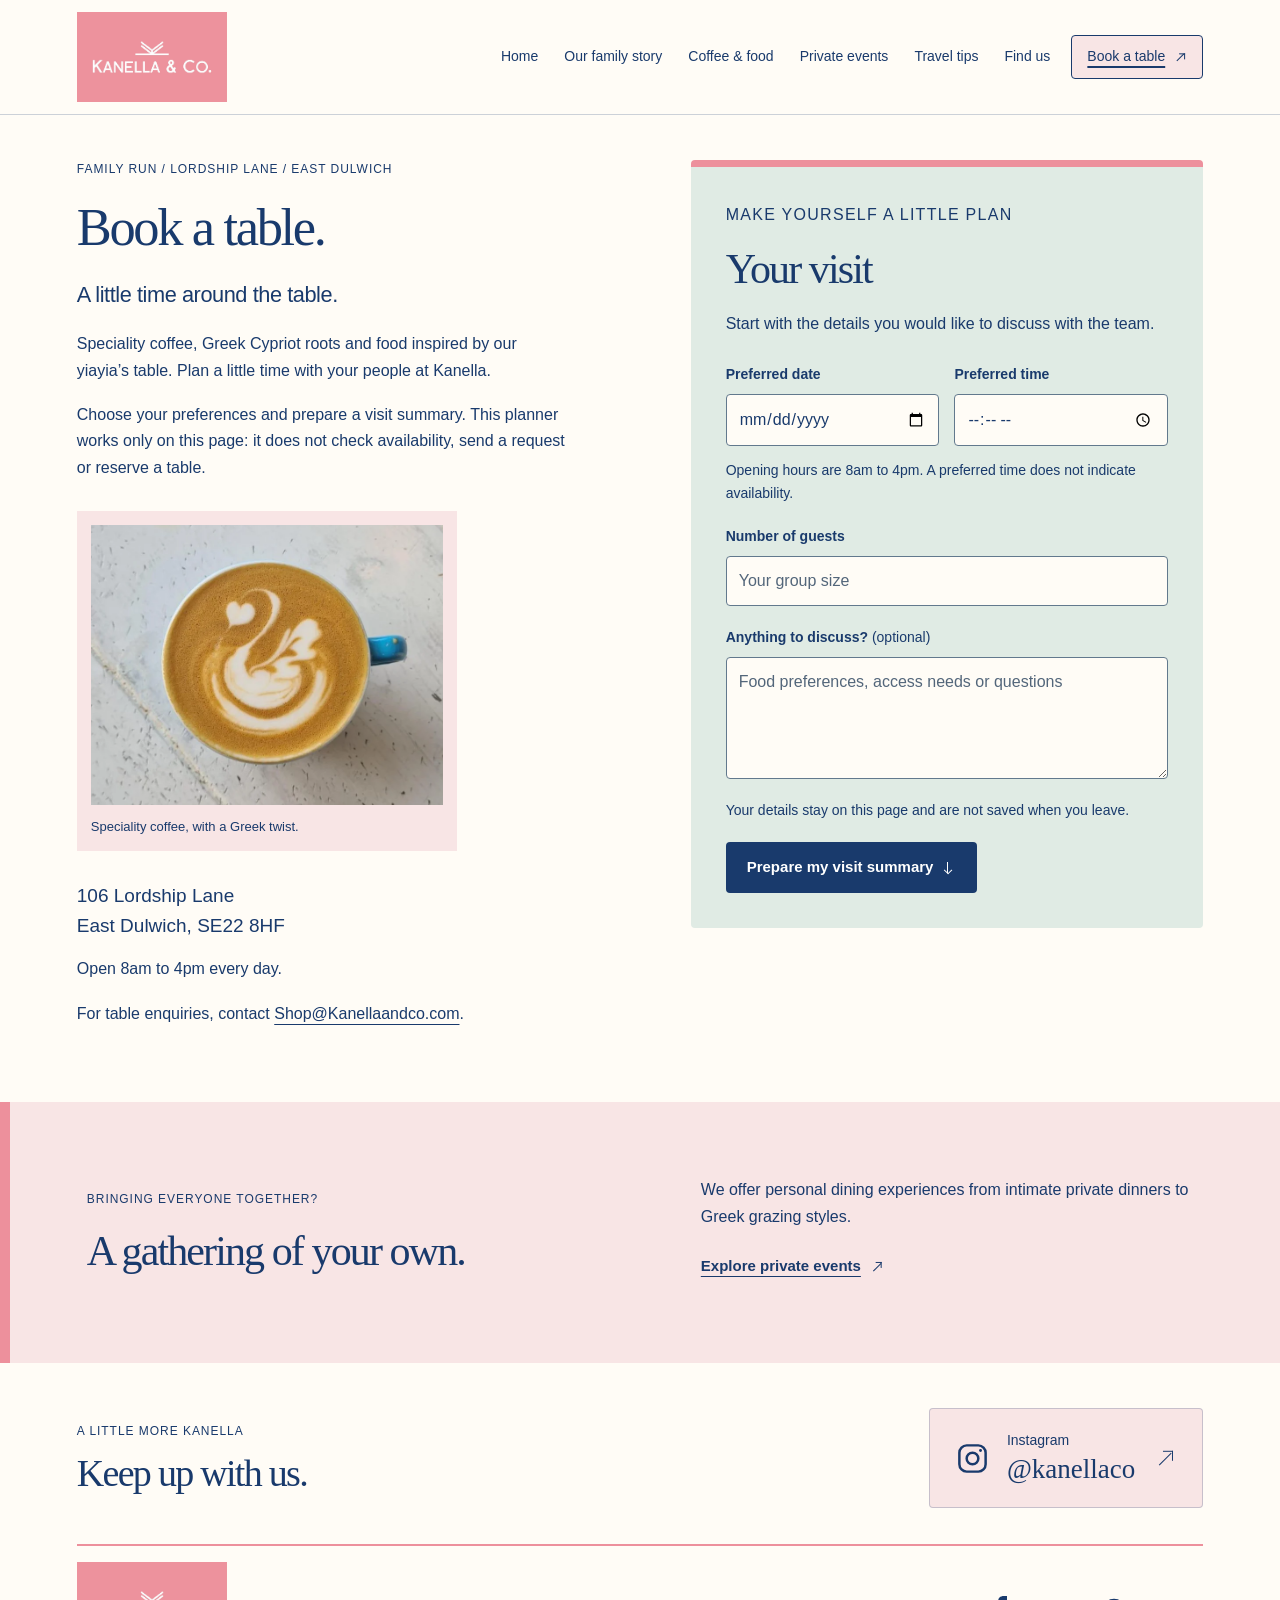
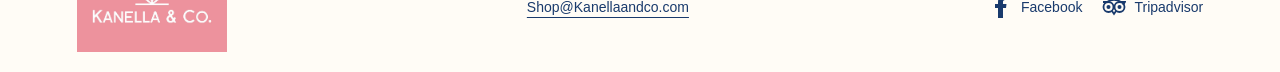
==== commit 0a620767: "Update Kanella & Co website" ====
--- a/book.html
+++ b/book.html
@@ -2,7 +2,7 @@
 <html lang="en">
 <head><meta charset="utf-8"><meta name="viewport" content="width=device-width, initial-scale=1"><meta name="theme-color" content="#193a6c"><meta name="description" content="Plan a visit to family-run Kanella & Co. on Lordship Lane. Prepare your table preferences locally before contacting the café."><title>Book a table | Kanella & Co.</title><link rel="stylesheet" href="styles.css"><script src="script.js" defer></script></head>
 <body class="booking-page"><a class="skip" href="#main">Skip to content</a>
-<header class="header"><a class="wordmark" href="index.html" aria-label="Kanella & Co. home"><img src="source-website/assets/image-2.webp" alt="Kanella & Co." width="1500" height="900"></a><nav aria-label="Main navigation"><a href="index.html">Home</a><a href="index.html#about">Our family story</a><a href="index.html#food">Coffee &amp; food</a><a href="index.html#events">Private events</a><a href="travel.html">Travel tips</a><a href="index.html#contact">Find us</a><a class="nav-book" href="book.html" aria-current="page">Book a table ↗</a></nav></header>
-<main id="main"><section class="booking-layout section" aria-labelledby="booking-title"><div class="booking-story"><p class="eyebrow">Family run / Lordship Lane / East Dulwich</p><h1 id="booking-title">Book a table.</h1><p class="lead">A little time around the table.</p><p>Speciality coffee, Greek Cypriot roots and food inspired by our yiayia’s table. Plan a little time with your people at Kanella.</p><p>Choose your preferences and prepare a visit summary. This planner works only on this page: it does not check availability, send a request or reserve a table.</p><figure><img src="source-website/assets/image-7.webp" alt="Latte art in a bright blue coffee cup" fetchpriority="high"><figcaption>Speciality coffee, with a Greek twist.</figcaption></figure><address>106 Lordship Lane<br>East Dulwich, SE22 8HF</address><p>Open 8am to 4pm every day.</p><p>For table enquiries, contact <a href="mailto:Shop@Kanellaandco.com">Shop@Kanellaandco.com</a>.</p></div><div class="booking-planner"><p class="eyebrow">Make yourself a little plan</p><h2>Your visit</h2><p>Start with the details you would like to discuss with the team.</p><noscript><p>The interactive planner needs JavaScript. Please contact <a href="mailto:Shop@Kanellaandco.com">Shop@Kanellaandco.com</a> to discuss your visit.</p></noscript><form id="booking-form" hidden><div class="form-row"><div><label for="visit-date">Preferred date</label><input id="visit-date" name="date" type="date" required></div><div><label for="visit-time">Preferred time</label><input id="visit-time" name="time" type="time" min="08:00" max="16:00" aria-describedby="visit-hours" required></div></div><p class="field-note" id="visit-hours">Opening hours are 8am to 4pm. A preferred time does not indicate availability.</p><label for="visit-guests">Number of guests</label><input id="visit-guests" name="guests" type="number" min="1" step="1" inputmode="numeric" placeholder="Your group size" required><label for="visit-notes">Anything to discuss? <span class="optional">(optional)</span></label><textarea id="visit-notes" name="notes" rows="4" placeholder="Food preferences, access needs or questions"></textarea><p class="small">Your details stay on this page and are not saved when you leave.</p><button class="button blue" type="submit">Prepare my visit summary ↓</button></form><section id="booking-result" class="result" aria-labelledby="visit-summary-title" aria-live="polite" tabindex="-1" hidden><p class="eyebrow">Ready for your conversation</p><h3 id="visit-summary-title">Your visit summary</h3><p class="visit-summary"></p><p>No booking has been made or sent. Contact the team to discuss availability and arrangements.</p><a class="text-link" href="mailto:Shop@Kanellaandco.com">Shop@Kanellaandco.com ↗</a><button type="button" class="text-button" id="edit-visit">Edit my preferences ↑</button></section></div></section><section class="booking-gather section"><div><p class="eyebrow">Bringing everyone together?</p><h2>A gathering of your own.</h2></div><div><p>We offer personal dining experiences from intimate private dinners to Greek grazing styles.</p><a class="text-link" href="index.html#events">Explore private events ↗</a></div></section></main>
-<footer class="footer"><div class="instagram-feature"><div><p class="eyebrow">A little more Kanella</p><h2>Keep up with us.</h2></div><a class="instagram-link" href="https://www.instagram.com/kanellaco/"><svg viewBox="0 0 24 24" aria-hidden="true"><rect x="3" y="3" width="18" height="18" rx="5"/><circle cx="12" cy="12" r="4"/><circle class="icon-dot" cx="17.5" cy="6.5" r="1"/></svg><span>Instagram <strong>@kanellaco</strong></span><span aria-hidden="true">↗</span></a></div><div class="footer-bottom"><a class="wordmark" href="index.html" aria-label="Kanella & Co. home"><img src="source-website/assets/image-2.webp" alt="Kanella & Co." width="1500" height="900" loading="lazy"></a><a class="footer-email" href="mailto:Shop@Kanellaandco.com">Shop@Kanellaandco.com</a><div class="social-links"><a href="https://www.facebook.com/Kanellaandco/"><svg viewBox="0 0 24 24" aria-hidden="true"><path d="M14 23V13h3l.5-4H14V7c0-1 .4-2 2-2h2V1h-3c-4 0-6 2-6 6v2H6v4h3v10z"/></svg><span>Facebook</span></a><a href="https://www.tripadvisor.com/Restaurant_Review-g186338-d12266046-Reviews-Kanella_Co-London_England.html"><svg viewBox="0 0 24 24" aria-hidden="true"><path d="M1 7h4a13 13 0 0 1 14 0h4l-2 3M10 16l2 3 2-3" fill="none" stroke="currentColor" stroke-width="1.8"/><g fill="none" stroke="currentColor" stroke-width="1.8"><circle cx="6.5" cy="12" r="5"/><circle cx="17.5" cy="12" r="5"/></g><circle cx="6.5" cy="12" r="2"/><circle cx="17.5" cy="12" r="2"/></svg><span>Tripadvisor</span></a></div></div></footer>
+<header class="header"><a class="wordmark" href="index.html" aria-label="Kanella & Co. home"><img src="source-website/assets/image-2.webp" alt="Kanella & Co." width="1500" height="900"></a><button class="menu-toggle" type="button" aria-label="Open navigation" aria-controls="site-nav" aria-expanded="false" hidden><span class="menu-icon" aria-hidden="true"><span></span><span></span><span></span></span></button><nav id="site-nav" aria-label="Main navigation"><a href="index.html">Home</a><a href="index.html#about">Our family story</a><a href="index.html#food">Coffee &amp; food</a><a href="index.html#events">Private events</a><a href="travel.html">Travel tips</a><a href="index.html#contact">Find us</a><a class="nav-book" href="book.html" aria-current="page">Book a table <span class="arrow arrow-ne" aria-hidden="true"></span></a></nav></header>
+<main id="main"><section class="booking-layout section" aria-labelledby="booking-title"><div class="booking-story"><p class="eyebrow">Family run / Lordship Lane / East Dulwich</p><h1 id="booking-title">Book a table.</h1><p class="lead">A little time around the table.</p><p>Speciality coffee, Greek Cypriot roots and food inspired by our yiayia’s table. Plan a little time with your people at Kanella.</p><p>Choose your preferences and prepare a visit summary. This planner works only on this page: it does not check availability, send a request or reserve a table.</p><figure><img src="source-website/assets/image-7.webp" alt="Latte art in a bright blue coffee cup" fetchpriority="high"><figcaption>Speciality coffee, with a Greek twist.</figcaption></figure><address>106 Lordship Lane<br>East Dulwich, SE22 8HF</address><p>Open 8am to 4pm every day.</p><p>For table enquiries, contact <a href="mailto:Shop@Kanellaandco.com">Shop@Kanellaandco.com</a>.</p></div><div class="booking-planner"><p class="eyebrow">Make yourself a little plan</p><h2>Your visit</h2><p>Start with the details you would like to discuss with the team.</p><noscript><p>The interactive planner needs JavaScript. Please contact <a href="mailto:Shop@Kanellaandco.com">Shop@Kanellaandco.com</a> to discuss your visit.</p></noscript><form id="booking-form" hidden><div class="form-row"><div><label for="visit-date">Preferred date</label><input id="visit-date" name="date" type="date" required></div><div><label for="visit-time">Preferred time</label><input id="visit-time" name="time" type="time" min="08:00" max="16:00" aria-describedby="visit-hours" required></div></div><p class="field-note" id="visit-hours">Opening hours are 8am to 4pm. A preferred time does not indicate availability.</p><label for="visit-guests">Number of guests</label><input id="visit-guests" name="guests" type="number" min="1" step="1" inputmode="numeric" placeholder="Your group size" required><label for="visit-notes">Anything to discuss? <span class="optional">(optional)</span></label><textarea id="visit-notes" name="notes" rows="4" placeholder="Food preferences, access needs or questions"></textarea><p class="small">Your details stay on this page and are not saved when you leave.</p><button class="button blue" type="submit">Prepare my visit summary <span class="arrow arrow-down" aria-hidden="true"></span></button></form><section id="booking-result" class="result" aria-labelledby="visit-summary-title" aria-live="polite" tabindex="-1" hidden><p class="eyebrow">Ready for your conversation</p><h3 id="visit-summary-title">Your visit summary</h3><p class="visit-summary"></p><p>No booking has been made or sent. Contact the team to discuss availability and arrangements.</p><a class="text-link" href="mailto:Shop@Kanellaandco.com">Shop@Kanellaandco.com <span class="arrow arrow-ne" aria-hidden="true"></span></a><button type="button" class="text-button" id="edit-visit">Edit my preferences <span class="arrow arrow-up" aria-hidden="true"></span></button></section></div></section><section class="booking-gather section"><div><p class="eyebrow">Bringing everyone together?</p><h2>A gathering of your own.</h2></div><div><p>We offer personal dining experiences from intimate private dinners to Greek grazing styles.</p><a class="text-link" href="index.html#events">Explore private events <span class="arrow arrow-ne" aria-hidden="true"></span></a></div></section></main>
+<footer class="footer"><div class="instagram-feature"><div><p class="eyebrow">A little more Kanella</p><h2>Keep up with us.</h2></div><a class="instagram-link" href="https://www.instagram.com/kanellaco/"><svg viewBox="0 0 24 24" aria-hidden="true"><rect x="3" y="3" width="18" height="18" rx="5"/><circle cx="12" cy="12" r="4"/><circle class="icon-dot" cx="17.5" cy="6.5" r="1"/></svg><span>Instagram <strong>@kanellaco</strong></span><span class="arrow arrow-ne" aria-hidden="true"></span></a></div><div class="footer-bottom"><a class="wordmark" href="index.html" aria-label="Kanella & Co. home"><img src="source-website/assets/image-2.webp" alt="Kanella & Co." width="1500" height="900" loading="lazy"></a><a class="footer-email" href="mailto:Shop@Kanellaandco.com">Shop@Kanellaandco.com</a><div class="social-links"><a href="https://www.facebook.com/Kanellaandco/"><svg viewBox="0 0 24 24" aria-hidden="true"><path d="M14 23V13h3l.5-4H14V7c0-1 .4-2 2-2h2V1h-3c-4 0-6 2-6 6v2H6v4h3v10z"/></svg><span>Facebook</span></a><a href="https://www.tripadvisor.com/Restaurant_Review-g186338-d12266046-Reviews-Kanella_Co-London_England.html"><svg viewBox="0 0 24 24" aria-hidden="true"><path d="M1 7h4a13 13 0 0 1 14 0h4l-2 3M10 16l2 3 2-3" fill="none" stroke="currentColor" stroke-width="1.8"/><g fill="none" stroke="currentColor" stroke-width="1.8"><circle cx="6.5" cy="12" r="5"/><circle cx="17.5" cy="12" r="5"/></g><circle cx="6.5" cy="12" r="2"/><circle cx="17.5" cy="12" r="2"/></svg><span>Tripadvisor</span></a></div></div></footer>
 </body></html>
--- a/styles.css
+++ b/styles.css
@@ -1,16 +1,17 @@
 :root{--navy:#193a6c;--pink:#ed909c;--pale:#f8e5e5;--mint:#e0ebe4;--paper:#fffcf6;--line:rgba(25,58,108,.22);--space:clamp(24px,6vw,100px)}
 *{box-sizing:border-box}html{scroll-behavior:smooth;scroll-padding-top:24px;-webkit-text-size-adjust:100%;text-size-adjust:100%}body{margin:0;background:var(--paper);color:var(--navy);font-family:Arial,Helvetica,sans-serif;font-size:16px;line-height:1.65;overflow-wrap:anywhere}.dialog-open,.dialog-open body{overflow:hidden}h1,h2,h3,p,figure{margin:0}h1,h2{font-family:Georgia,'Times New Roman',serif;font-weight:400;letter-spacing:-.045em;line-height:1.12;text-wrap:balance}h1{font-size:clamp(36px,4.1vw,60px)}h2{font-size:clamp(30px,3.6vw,52px)}h3{font-size:25px;font-weight:500;line-height:1.3;letter-spacing:-.025em}p+p{margin-top:18px}a{color:inherit;text-underline-offset:5px;text-decoration-thickness:1px}img{display:block;width:100%;max-width:100%;height:auto}svg{display:block}button,input,select,textarea{font:inherit}button{cursor:pointer}a,button,input,select,textarea{touch-action:manipulation}a:focus-visible,button:focus-visible,input:focus-visible,select:focus-visible,textarea:focus-visible,[tabindex='-1']:focus-visible{outline:3px solid #a04621;outline-offset:4px}[hidden]{display:none!important}.skip{position:fixed;z-index:30;top:-120px;left:16px;padding:12px 20px;background:var(--paper);border:2px solid var(--navy);max-width:calc(100% - 32px)}.skip:focus{top:16px}
-.header{display:flex;flex-wrap:wrap;align-items:center;justify-content:space-between;gap:12px 28px;padding:12px var(--space);border-bottom:1px solid var(--line)}.wordmark{display:inline-block;flex:none;width:150px;max-width:100%;text-decoration:none;line-height:0}.wordmark img{width:150px;height:90px;object-fit:contain}.header nav{display:flex;flex:1 1 580px;flex-wrap:wrap;align-items:center;justify-content:flex-end;gap:6px 16px;min-width:0}.header nav a{display:inline-flex;align-items:center;justify-content:center;min-height:44px;max-width:100%;padding:8px 5px;font-size:14px;line-height:1.4;text-align:center;text-decoration:none}.header nav a:hover,.header nav a[aria-current='page']{text-decoration:underline;text-decoration-thickness:2px}.header .nav-book{border:1px solid var(--navy);border-radius:4px;padding:10px 15px;background:var(--pale)}
-.eyebrow,.section-label,.small-label{font-size:12px;letter-spacing:.08em;text-transform:uppercase}.eyebrow{display:block;margin-bottom:18px}.opening{display:grid;grid-template-columns:minmax(0,1.15fr) minmax(0,1fr);gap:6%;align-items:center;padding:38px var(--space) 60px}.opening-photo{position:relative;padding-bottom:14px;isolation:isolate}.opening-photo:before{content:'';position:absolute;inset:18px -10px 33px 18px;background:var(--pink);z-index:-1}.opening-photo img{height:clamp(400px,43vw,590px);object-fit:cover;object-position:45% center;border-radius:4px}figcaption{font-size:13px;margin-top:12px;line-height:1.5}.opening-copy{padding:15px 0}.opening-copy>.lead{margin:24px 0 18px}.opening-copy>p:not(.eyebrow){max-width:460px}.lead{font-size:clamp(20px,1.7vw,24px);line-height:1.5;letter-spacing:-.02em}.actions{display:flex;flex-wrap:wrap;align-items:center;gap:12px 18px;margin-top:28px}.button{display:inline-flex;align-items:center;justify-content:center;min-height:48px;max-width:100%;border:1px solid transparent;border-radius:4px;padding:13px 20px;font-size:15px;font-weight:600;text-decoration:none;line-height:1.5;text-align:center;white-space:normal;transition:background .18s,transform .18s}.blue{background:var(--navy);color:white}.pink{background:var(--pink);color:var(--navy)}.text-link{display:inline-flex;align-items:center;min-height:44px;max-width:100%;padding:8px 0;font-size:15px;font-weight:600;line-height:1.6;overflow-wrap:anywhere}.opening-note{display:flex;flex-wrap:wrap;gap:5px 16px;border-top:3px solid var(--pink);margin-top:35px;padding-top:15px;font-size:14px;align-items:center}
-.section{padding:75px var(--space)}.section-label{display:flex;align-items:center;justify-content:space-between;gap:24px;margin-bottom:42px}.section-label:after{content:'';height:1px;background:var(--line);flex:1;order:1}.section-label span:last-child{order:2}.intro{background:var(--pale);border-top:1px solid var(--line)}.story-grid{display:grid;grid-template-columns:minmax(0,.9fr) minmax(0,1.1fr);align-items:center;gap:10%}.family-photo{padding:14px;background:var(--paper);border-bottom:7px solid var(--pink)}.family-photo img{aspect-ratio:1;object-fit:cover}.family-photo figcaption{padding:2px 4px 0}.story-copy h2{margin-bottom:25px}.story-copy p{max-width:560px}.story-copy>.text-link{margin-top:18px}.food{background:var(--paper)}.section-heading{display:flex;justify-content:space-between;align-items:end;gap:40px;margin-bottom:38px}.section-heading>*{min-width:0}.section-heading>p{max-width:350px}.food-experience{display:grid;grid-template-columns:minmax(0,1.05fr) minmax(0,1fr);gap:26px}.coffee-photo{background:var(--mint);padding:20px;grid-column:1;grid-row:1 / 3;display:flex;flex-direction:column}.coffee-photo img{flex:1;min-height:450px;height:0;object-fit:cover}.coffee-photo figcaption{margin-top:14px}.coffee-story{grid-column:2;padding:26px 30px 28px;background:var(--navy);color:var(--paper);border-top:6px solid var(--pink)}.coffee-story h3{font-family:Georgia,'Times New Roman',serif;font-size:32px;font-weight:400;margin-bottom:20px}.coffee-story p:not(.eyebrow){max-width:430px;font-size:16px}.food-detail{display:block;margin-top:23px;padding-top:16px;border-top:1px solid rgba(255,255,255,.3);font-size:13px}.dish-card{display:grid;grid-template-columns:minmax(0,.8fr) minmax(0,1.2fr);gap:22px;align-items:center;padding:20px;background:var(--pale);min-width:0}.dish-card img{width:100%;height:100%;min-height:220px;object-fit:cover}.dish-card h3{font-size:24px;margin-bottom:13px}.dish-card p:not(.eyebrow){font-size:15px}.dish-card .eyebrow{font-size:12px;margin-bottom:10px}.salad-card{grid-column:1 / -1;grid-template-columns:minmax(0,.52fr) minmax(0,1fr);background:var(--mint);padding:0;gap:35px;border-left:7px solid var(--pink)}.salad-card img{height:260px;min-height:0;object-position:center}.salad-card>div{padding:25px 35px 25px 0;max-width:600px}.salad-card h3{font-size:30px}.salad-card p:not(.eyebrow){font-size:16px}.food-bottom{display:flex;flex-wrap:wrap;justify-content:space-between;align-items:center;gap:12px 20px;border-bottom:1px solid var(--line);padding:23px 0 18px}.food-bottom p{font-family:Georgia,'Times New Roman',serif;font-size:24px}.events{display:grid;grid-template-columns:minmax(0,1fr) minmax(0,1fr);align-items:center;gap:9%;background:var(--navy);color:white;border-top:8px solid var(--pink)}.event-photo img{height:440px;object-fit:cover;border-radius:4px}.event-photo figcaption{color:var(--pale)}.event-copy h2{margin-bottom:24px}.event-copy .eyebrow{color:var(--pale)}.event-copy .lead{margin-bottom:16px}.event-copy p{max-width:440px}.travel-preview{display:grid;grid-template-columns:minmax(0,.8fr) minmax(0,1.2fr);gap:10%;align-items:center}.travel-preview p:not(.eyebrow){margin:24px 0 30px;max-width:350px}.travel-preview>img{height:440px;object-fit:cover;border-radius:4px;border-bottom:10px solid var(--mint)}.contact{background:var(--mint);border-top:7px solid var(--pink)}.contact-grid{display:grid;grid-template-columns:minmax(0,1fr) minmax(0,1fr);gap:10%}.contact h2{margin-bottom:28px}address{font-style:normal;font-size:19px;line-height:1.6}.contact h3{margin-bottom:16px}.email{display:inline-block;max-width:100%;min-height:44px;padding:6px 0;font-size:clamp(18px,2vw,27px);letter-spacing:-.025em;overflow-wrap:anywhere;margin-bottom:16px}.contact .text-link{margin-top:16px}
-.footer{padding:45px var(--space) max(20px,env(safe-area-inset-bottom));background:var(--paper)}.instagram-feature{display:flex;justify-content:space-between;align-items:center;gap:30px;padding-bottom:36px;border-bottom:2px solid var(--pink)}.instagram-feature>*{min-width:0}.instagram-feature .eyebrow{margin-bottom:10px}.instagram-feature h2{font-size:38px}.instagram-link{display:flex;align-items:center;gap:17px;max-width:100%;min-height:60px;text-decoration:none;background:var(--pale);padding:20px 25px;border:1px solid var(--line);border-radius:4px}.instagram-link>svg{width:35px;height:35px;fill:none;stroke:currentColor;stroke-width:1.7;flex:none}.instagram-link .icon-dot{fill:currentColor;stroke:none}.instagram-link>span{font-size:14px;min-width:0}.instagram-link strong{display:block;font-family:Georgia,'Times New Roman',serif;font-size:27px;font-weight:400;line-height:1.3}.instagram-link>span:last-child{font-size:25px;flex:none}.footer-bottom{display:flex;justify-content:space-between;align-items:center;gap:16px 25px;flex-wrap:wrap;padding-top:16px}.footer-bottom>*{min-width:0;max-width:100%}.footer-bottom p,.footer-email{font-size:14px}.footer-email{display:inline-flex;align-items:center;min-height:44px;padding:8px 0;overflow-wrap:anywhere}.social-links{display:flex;align-items:center;flex-wrap:wrap;gap:8px 20px}.social-links a{display:inline-flex;align-items:center;gap:8px;min-height:44px;padding:8px 0;font-size:14px;text-decoration:none}.social-links svg{width:24px;height:24px;fill:currentColor;flex:none}.back-link{display:inline-flex;align-items:center;min-height:44px;padding:8px 0;font-size:14px}
+.arrow{display:inline-block;position:relative;flex:0 0 auto;width:1em;height:1em;vertical-align:-.1em;pointer-events:none}.arrow::before,.arrow::after{content:'';position:absolute}.arrow::before{left:.15em;top:50%;width:.7em;border-top:1.7px solid currentColor}.arrow::after{right:.15em;top:calc(50% - .175em);width:.35em;height:.35em;border-top:1.7px solid currentColor;border-right:1.7px solid currentColor;transform:rotate(45deg)}.arrow-ne{transform:rotate(-45deg)}.arrow-down{transform:rotate(90deg)}.arrow-up{transform:rotate(-90deg)}.arrow-left{transform:rotate(180deg)}.close-icon{position:relative;display:block;width:24px;height:24px;pointer-events:none}.close-icon::before,.close-icon::after{content:'';position:absolute;left:0;top:11px;width:24px;height:2px;background:currentColor;transform:rotate(45deg)}.close-icon::after{transform:rotate(-45deg)}
+.header{display:flex;flex-wrap:wrap;align-items:center;justify-content:space-between;gap:12px 28px;padding:12px var(--space);border-bottom:1px solid var(--line)}.wordmark{display:inline-block;flex:none;width:150px;max-width:100%;text-decoration:none;line-height:0}.wordmark img{width:150px;height:90px;object-fit:contain}.header nav{display:flex;flex:1 1 580px;flex-wrap:wrap;align-items:center;justify-content:flex-end;gap:6px 16px;min-width:0}.header nav a{display:inline-flex;align-items:center;justify-content:center;gap:8px;min-height:44px;max-width:100%;padding:8px 5px;font-size:14px;line-height:1.4;text-align:center;text-decoration:none}.header nav a:hover,.header nav a[aria-current='page']{text-decoration:underline;text-decoration-thickness:2px}.header .nav-book{border:1px solid var(--navy);border-radius:4px;padding:10px 15px;background:var(--pale)}.menu-toggle{display:none;align-items:center;justify-content:center;flex:none;width:48px;height:48px;padding:12px;border:1px solid var(--navy);border-radius:4px;background:var(--pale);color:var(--navy)}.menu-icon{display:block;position:relative;width:24px;height:20px;pointer-events:none}.menu-icon span{display:block;position:absolute;left:0;width:24px;height:2px;background:currentColor;border-radius:1px;transition:transform .18s ease,opacity .18s ease}.menu-icon span:nth-child(1){top:1px}.menu-icon span:nth-child(2){top:9px}.menu-icon span:nth-child(3){top:17px}.is-menu-open .menu-icon span:nth-child(1){transform:translateY(8px) rotate(45deg)}.is-menu-open .menu-icon span:nth-child(2){opacity:0}.is-menu-open .menu-icon span:nth-child(3){transform:translateY(-8px) rotate(-45deg)}
+.eyebrow,.section-label,.small-label{font-size:12px;letter-spacing:.08em;text-transform:uppercase}.eyebrow{display:block;margin-bottom:18px}.opening{display:grid;grid-template-columns:minmax(0,1.15fr) minmax(0,1fr);gap:6%;align-items:center;padding:38px var(--space) 60px}.opening-photo{position:relative;padding-bottom:14px;isolation:isolate}.opening-photo:before{content:'';position:absolute;inset:18px -10px 33px 18px;background:var(--pink);z-index:-1}.opening-photo img{height:clamp(400px,43vw,590px);object-fit:cover;object-position:45% center;border-radius:4px}figcaption{font-size:13px;margin-top:12px;line-height:1.5}.opening-copy{padding:15px 0}.opening-copy>.lead{margin:24px 0 18px}.opening-copy>p:not(.eyebrow){max-width:460px}.lead{font-size:clamp(20px,1.7vw,24px);line-height:1.5;letter-spacing:-.02em}.actions{display:flex;flex-wrap:wrap;align-items:center;gap:12px 18px;margin-top:28px}.button{display:inline-flex;align-items:center;justify-content:center;gap:8px;min-height:48px;max-width:100%;border:1px solid transparent;border-radius:4px;padding:13px 20px;font-size:15px;font-weight:600;text-decoration:none;line-height:1.5;text-align:center;white-space:normal;transition:background .18s,transform .18s}.blue{background:var(--navy);color:white}.pink{background:var(--pink);color:var(--navy)}.text-link{display:inline-flex;align-items:center;gap:8px;min-height:44px;max-width:100%;padding:8px 0;font-size:15px;font-weight:600;line-height:1.6;overflow-wrap:anywhere}.opening-note{display:flex;flex-wrap:wrap;gap:5px 16px;border-top:3px solid var(--pink);margin-top:35px;padding-top:15px;font-size:14px;align-items:center}
+.section{padding:75px var(--space)}.section-label{display:flex;align-items:center;justify-content:space-between;gap:24px;margin-bottom:42px}.section-label:after{content:'';height:1px;background:var(--line);flex:1;order:1}.section-label span:last-child{order:2}.intro{background:var(--pale);border-top:1px solid var(--line)}.story-grid{display:grid;grid-template-columns:minmax(0,.9fr) minmax(0,1.1fr);align-items:center;gap:10%}.family-photo{padding:14px;background:var(--paper);border-bottom:7px solid var(--pink)}.family-photo img{aspect-ratio:1;object-fit:cover}.family-photo figcaption{padding:2px 4px 0}.story-copy h2{margin-bottom:25px}.story-copy p{max-width:560px}.story-copy>.text-link{margin-top:18px}.food{background:var(--paper)}.section-heading{display:flex;justify-content:space-between;align-items:end;gap:40px;margin-bottom:38px}.section-heading>*{min-width:0}.section-heading>p{max-width:350px}.food-experience{display:grid;grid-template-columns:minmax(0,1.05fr) minmax(0,1fr);gap:26px}.coffee-photo{background:var(--mint);padding:20px;grid-column:1;grid-row:1 / 3;display:flex;flex-direction:column}.coffee-photo img{flex:1;min-height:450px;height:0;object-fit:cover}.coffee-photo figcaption{margin-top:14px}.coffee-story{grid-column:2;padding:26px 30px 28px;background:var(--navy);color:var(--paper);border-top:6px solid var(--pink)}.coffee-story h3{font-family:Georgia,'Times New Roman',serif;font-size:32px;font-weight:400;margin-bottom:20px}.coffee-story p:not(.eyebrow){max-width:430px;font-size:16px}.food-detail{display:block;margin-top:23px;padding-top:16px;border-top:1px solid rgba(255,255,255,.3);font-size:13px}.dish-card{display:grid;grid-template-columns:minmax(0,.8fr) minmax(0,1.2fr);gap:22px;align-items:center;padding:20px;background:var(--pale);min-width:0}.dish-card img{width:100%;height:100%;min-height:220px;object-fit:cover}.dish-card h3{font-size:24px;margin-bottom:13px}.dish-card p:not(.eyebrow){font-size:15px}.dish-card .eyebrow{font-size:12px;margin-bottom:10px}.salad-card{grid-column:1 / -1;grid-template-columns:minmax(0,.52fr) minmax(0,1fr);background:var(--mint);padding:0;gap:35px;border-left:7px solid var(--pink)}.salad-card img{height:260px;min-height:0;object-position:center}.salad-card>div{padding:25px 35px 25px 0;max-width:600px}.salad-card h3{font-size:30px}.salad-card p:not(.eyebrow){font-size:16px}.food-bottom{display:flex;flex-wrap:wrap;justify-content:space-between;align-items:center;gap:12px 20px;border-bottom:1px solid var(--line);padding:23px 0 18px}.food-bottom p{font-family:Georgia,'Times New Roman',serif;font-size:24px}.events{display:grid;grid-template-columns:minmax(0,1fr) minmax(0,1fr);align-items:center;gap:9%;background:var(--navy);color:white;border-top:8px solid var(--pink)}.event-photo img{height:440px;object-fit:cover;border-radius:4px}.event-photo figcaption{color:var(--pale)}.event-copy h2{margin-bottom:24px}.event-copy .eyebrow{color:var(--pale)}.event-copy .lead{margin-bottom:16px}.event-copy p{max-width:440px}.travel-preview{display:grid;grid-template-columns:minmax(0,.8fr) minmax(0,1.2fr);gap:10%;align-items:center}.travel-preview p:not(.eyebrow){margin:24px 0 30px;max-width:350px}.travel-preview>img{height:440px;object-fit:cover;border-radius:4px;border-bottom:10px solid var(--mint)}.contact{background:var(--mint);border-top:7px solid var(--pink)}.contact-grid{display:grid;grid-template-columns:minmax(0,1fr) minmax(0,1fr);gap:10%}.contact h2{margin-bottom:28px}address{font-style:normal;font-size:19px;line-height:1.6}.contact h3{margin-bottom:16px}.email{display:inline-block;max-width:100%;min-height:44px;padding:6px 0;font-size:clamp(18px,2vw,27px);letter-spacing:-.025em;overflow-wrap:anywhere;margin-bottom:16px}.email .arrow{margin-left:4px}.contact .text-link{margin-top:16px}
+.footer{padding:45px var(--space) max(20px,env(safe-area-inset-bottom));background:var(--paper)}.instagram-feature{display:flex;justify-content:space-between;align-items:center;gap:30px;padding-bottom:36px;border-bottom:2px solid var(--pink)}.instagram-feature>*{min-width:0}.instagram-feature .eyebrow{margin-bottom:10px}.instagram-feature h2{font-size:38px}.instagram-link{display:flex;align-items:center;gap:17px;max-width:100%;min-height:60px;text-decoration:none;background:var(--pale);padding:20px 25px;border:1px solid var(--line);border-radius:4px}.instagram-link>svg{width:35px;height:35px;fill:none;stroke:currentColor;stroke-width:1.7;flex:none}.instagram-link .icon-dot{fill:currentColor;stroke:none}.instagram-link>span{font-size:14px;min-width:0}.instagram-link strong{display:block;font-family:Georgia,'Times New Roman',serif;font-size:27px;font-weight:400;line-height:1.3}.instagram-link>span:last-child{font-size:25px;flex:none}.footer-bottom{display:flex;justify-content:space-between;align-items:center;gap:16px 25px;flex-wrap:wrap;padding-top:16px}.footer-bottom>*{min-width:0;max-width:100%}.footer-bottom p,.footer-email{font-size:14px}.footer-email{display:inline-flex;align-items:center;min-height:44px;padding:8px 0;overflow-wrap:anywhere}.social-links{display:flex;align-items:center;flex-wrap:wrap;gap:8px 20px}.social-links a{display:inline-flex;align-items:center;gap:8px;min-height:44px;padding:8px 0;font-size:14px;text-decoration:none}.social-links svg{width:24px;height:24px;fill:currentColor;flex:none}.back-link{display:inline-flex;align-items:center;gap:8px;min-height:44px;padding:8px 0;font-size:14px}
 .island-opening{padding:30px var(--space) 55px;display:grid;grid-template-columns:minmax(0,1.25fr) minmax(0,.8fr);gap:6%;align-items:center}.island-opening>figure img{height:clamp(350px,38vw,540px);object-fit:cover;object-position:center 60%;border-radius:4px;border-bottom:9px solid var(--pink)}.island-title .eyebrow{margin:25px 0 16px}.island-title h1{font-size:clamp(36px,5vw,70px);margin-bottom:20px}.island-intro{padding-top:30px}.island-intro-grid{display:grid;grid-template-columns:minmax(0,1fr) minmax(0,1.1fr);gap:10%;margin-bottom:40px}.island-pair{display:grid;grid-template-columns:minmax(0,1fr) minmax(0,1fr);gap:5%;align-items:start}.island-pair img{height:440px;object-fit:cover;border-radius:4px}.island-pair figure:nth-child(2){padding-top:65px}.island-pair figure:nth-child(2) img{height:375px;border-bottom:8px solid var(--pink)}.island-favourites{background:var(--mint);border-top:7px solid var(--pink)}.favourites-grid{display:grid;grid-template-columns:minmax(0,1fr) minmax(0,1fr);gap:10%;align-items:center}.favourite-list{list-style:none;padding:0;margin:30px 0 0}.favourite-list li{display:flex;align-items:center;gap:24px;padding:21px 0;border-bottom:1px solid var(--line)}.favourite-list li>span{font-size:12px;flex:none}.favourite-list h3{font-family:Georgia,'Times New Roman',serif;font-size:clamp(23px,2.5vw,34px);min-width:0}.island-photo-stack{display:grid;gap:25px}.island-photo-stack img{height:300px;object-fit:cover;border-radius:4px}.island-photo-stack img:nth-child(2){width:85%;height:260px;justify-self:end;border:10px solid var(--paper)}.return-block{display:grid;grid-template-columns:minmax(0,.8fr) minmax(0,1fr);gap:10%;align-items:center}.return-block>figure{padding:15px;background:var(--pale)}.return-block>figure img{height:350px;object-fit:cover}.return-block>div>p:not(.eyebrow){margin-top:22px}
 .booking-layout{display:grid;grid-template-columns:minmax(0,1fr) minmax(0,1fr);gap:9%;align-items:start;padding-top:45px}.booking-story h1{margin-bottom:22px}.booking-story>.lead{margin-bottom:20px}.booking-story>p{max-width:490px}.booking-story figure{max-width:380px;margin:30px 0;padding:14px;background:var(--pale)}.booking-story figure img{height:280px;object-fit:cover}.booking-story address{margin-bottom:15px}.booking-story a{overflow-wrap:anywhere}.booking-planner{padding:35px;background:var(--mint);border-top:7px solid var(--pink);border-radius:4px;min-width:0}.booking-planner h2{font-size:42px;margin-bottom:18px}.booking-planner>p{font-size:16px}.booking-gather{display:grid;grid-template-columns:minmax(0,1fr) minmax(0,1fr);gap:10%;align-items:center;background:var(--pale);border-left:10px solid var(--pink)}.booking-gather h2{font-size:42px}.booking-gather .text-link{margin-top:14px}
-dialog{width:min(640px,calc(100% - 24px));max-width:calc(100% - 24px);max-height:calc(100vh - 24px);max-height:calc(100dvh - 24px);overflow:auto;overscroll-behavior:contain;border:0;border-top:8px solid var(--pink);border-radius:8px;padding:32px;background:var(--paper);color:var(--navy);overflow-wrap:anywhere;-webkit-overflow-scrolling:touch}dialog::backdrop{background:rgba(10,27,53,.75)}.dialog-top{display:flex;justify-content:space-between;align-items:center;gap:16px;font-size:14px;margin-bottom:20px}.close-dialog{display:inline-flex;align-items:center;justify-content:center;flex:none;width:48px;height:48px;background:var(--pale);border:1px solid var(--line);border-radius:4px;padding:0;color:inherit;font-size:32px;line-height:1}dialog h2{font-size:42px;margin-bottom:18px}dialog>p{font-size:16px}form{margin-top:25px;min-width:0}label{display:block;font-size:14px;font-weight:600;margin-bottom:8px}input,select,textarea{display:block;width:100%;max-width:100%;min-width:0;min-height:48px;padding:12px;border:1px solid #62798d;border-radius:4px;background:var(--paper);color:var(--navy);font-size:16px;line-height:1.5;margin:0 0 20px}input[type='date'],input[type='time']{min-inline-size:0;max-inline-size:100%}input::-webkit-date-and-time-value{text-align:left;min-height:1.5em}textarea{resize:vertical;min-height:120px}input::placeholder,textarea::placeholder{color:#53667a;opacity:1}.form-row{display:grid;grid-template-columns:minmax(0,1fr) minmax(0,1fr);gap:15px}.form-row>div{min-width:0}.optional{font-weight:400}.small,.field-note{font-size:14px;margin-bottom:20px}.field-note{margin-top:-7px}.result{border-top:1px solid var(--line);padding-top:25px;margin-top:30px;scroll-margin-block:20px}.result>p{font-size:16px;margin-top:16px}.event-summary,.visit-summary{white-space:pre-wrap;overflow-wrap:anywhere;background:var(--paper);padding:18px;border-left:4px solid var(--pink)}.result .text-link{margin-top:12px}.text-button{display:block;min-height:48px;max-width:100%;border:0;background:transparent;color:inherit;padding:10px 0;margin-top:16px;font-size:15px;text-align:left;text-decoration:underline;text-underline-offset:5px}
-@media(hover:hover){.button:hover{transform:translateY(-2px)}.blue:hover{background:#102c54}.pink:hover{background:var(--pale)}.instagram-link:hover{text-decoration:underline}.social-links a:hover span{text-decoration:underline}}
+dialog{width:min(640px,calc(100% - 24px));max-width:calc(100% - 24px);max-height:calc(100vh - 24px);max-height:calc(100dvh - 24px);overflow:auto;overscroll-behavior:contain;border:0;border-top:8px solid var(--pink);border-radius:8px;padding:32px;background:var(--paper);color:var(--navy);overflow-wrap:anywhere;-webkit-overflow-scrolling:touch}dialog::backdrop{background:rgba(10,27,53,.75)}.dialog-top{display:flex;justify-content:space-between;align-items:center;gap:16px;font-size:14px;margin-bottom:20px}.close-dialog{display:inline-flex;align-items:center;justify-content:center;flex:none;width:48px;height:48px;background:var(--pale);border:1px solid var(--line);border-radius:4px;padding:0;color:inherit;line-height:1}dialog h2{font-size:42px;margin-bottom:18px}dialog>p{font-size:16px}form{margin-top:25px;min-width:0}label{display:block;font-size:14px;font-weight:600;margin-bottom:8px}input,select,textarea{display:block;width:100%;max-width:100%;min-width:0;min-height:48px;padding:12px;border:1px solid #62798d;border-radius:4px;background:var(--paper);color:var(--navy);font-size:16px;line-height:1.5;margin:0 0 20px}input[type='date'],input[type='time']{min-inline-size:0;max-inline-size:100%}input::-webkit-date-and-time-value{text-align:left;min-height:1.5em}textarea{resize:vertical;min-height:120px}input::placeholder,textarea::placeholder{color:#53667a;opacity:1}.form-row{display:grid;grid-template-columns:minmax(0,1fr) minmax(0,1fr);gap:15px}.form-row>div{min-width:0}.optional{font-weight:400}.small,.field-note{font-size:14px;margin-bottom:20px}.field-note{margin-top:-7px}.result{border-top:1px solid var(--line);padding-top:25px;margin-top:30px;scroll-margin-block:20px}.result>p{font-size:16px;margin-top:16px}.event-summary,.visit-summary{white-space:pre-wrap;overflow-wrap:anywhere;background:var(--paper);padding:18px;border-left:4px solid var(--pink)}.result .text-link{margin-top:12px}.text-button{display:block;min-height:48px;max-width:100%;border:0;background:transparent;color:inherit;padding:10px 0;margin-top:16px;font-size:15px;text-align:left;text-decoration:underline;text-underline-offset:5px}.text-button .arrow{margin-left:5px}
+@media(hover:hover){.button:hover{transform:translateY(-2px)}.blue:hover{background:#102c54}.pink:hover{background:var(--pale)}.instagram-link:hover{text-decoration:underline}.social-links a:hover span{text-decoration:underline}.menu-toggle:hover{background:var(--mint)}}
 @media(min-width:1700px){body{max-width:1800px;margin:auto}}
 @media(max-width:1100px){.header{padding:10px 26px}.header nav{gap:6px 12px}.opening{gap:5%}.opening h1{font-size:43px}.opening-photo img{height:520px}.food-experience{gap:20px}.dish-card{gap:15px;padding:16px}.dish-card h3{font-size:22px}.salad-card{padding:0;gap:25px}.booking-layout{gap:6%}.booking-planner{padding:30px 24px}.island-title h1{font-size:48px}.footer-bottom{justify-content:flex-start}}
 @media(max-width:900px){.header{gap:0;padding:8px 24px 16px}.header nav{flex-basis:100%;width:100%;justify-content:flex-start;gap:6px 16px;padding-top:6px}.wordmark,.wordmark img{width:135px}.wordmark img{height:81px}.opening{grid-template-columns:minmax(0,1fr);gap:28px;padding:28px var(--space) 48px}.opening-photo img{height:clamp(300px,52vw,460px);object-position:center}.opening-copy{padding:0}.opening-copy>p:not(.eyebrow){max-width:65ch}.opening h1{font-size:clamp(36px,5.6vw,50px)}.opening-copy>.lead{margin-top:20px}.opening-note{margin-top:28px}.section{padding:52px var(--space)}.section-label{margin-bottom:30px;gap:16px}.story-grid{grid-template-columns:minmax(0,1fr);gap:32px}.family-photo{width:min(100%,520px);justify-self:center}.family-photo img{aspect-ratio:1.3}.story-copy h2{margin-bottom:22px}.story-copy p{max-width:65ch}.section-heading{display:block;margin-bottom:30px}.section-heading>p{max-width:65ch;margin-top:22px}.food-experience{grid-template-columns:minmax(0,1fr);gap:20px}.coffee-photo{grid-column:auto;grid-row:auto;display:block;padding:16px}.coffee-photo img{height:clamp(280px,48vw,420px);min-height:0;object-fit:cover}.coffee-story{grid-column:auto;padding:26px}.coffee-story h3{font-size:30px}.coffee-story p:not(.eyebrow){max-width:65ch}.dish-card,.salad-card{grid-column:auto;grid-template-columns:minmax(0,.7fr) minmax(0,1fr);padding:18px;gap:24px;border-left:0}.dish-card img,.salad-card img{height:100%;min-height:230px}.salad-card>div{padding:0}.dish-card h3,.salad-card h3{font-size:25px}.dish-card p:not(.eyebrow),.salad-card p:not(.eyebrow){font-size:16px}.events{grid-template-columns:minmax(0,1fr);gap:30px}.event-photo img{height:clamp(280px,48vw,420px)}.event-copy h2{font-size:42px}.event-copy p{max-width:65ch}.travel-preview{grid-template-columns:minmax(0,1fr);gap:30px}.travel-preview>img{height:clamp(300px,48vw,420px)}.travel-preview p:not(.eyebrow){max-width:65ch}.contact-grid{grid-template-columns:minmax(0,1fr);gap:32px}.contact h2{margin-bottom:24px}.email{font-size:24px}.footer{padding:36px var(--space) max(20px,env(safe-area-inset-bottom))}.instagram-feature{flex-direction:column;align-items:flex-start;gap:24px;padding-bottom:30px}.instagram-feature h2{font-size:34px}.instagram-link{width:100%;max-width:420px}.instagram-link>span:last-child{margin-left:auto}.footer-bottom{gap:12px 28px}.footer-bottom>.wordmark{width:100%}.footer-bottom>.wordmark img{width:135px}.island-opening{padding:28px var(--space) 40px;grid-template-columns:minmax(0,1fr);gap:24px}.island-opening>figure img{height:clamp(280px,48vw,420px)}.island-title .eyebrow{margin-top:12px}.island-title h1{font-size:clamp(36px,7vw,60px)}.island-title .lead{font-size:22px}.island-intro{padding-top:24px}.island-intro-grid{grid-template-columns:minmax(0,1fr);gap:24px;margin-bottom:30px}.island-pair{gap:20px}.island-pair img{height:320px}.island-pair figure:nth-child(2){padding-top:40px}.island-pair figure:nth-child(2) img{height:280px}.favourites-grid{grid-template-columns:minmax(0,1fr);gap:32px}.island-photo-stack{grid-template-columns:minmax(0,1fr) minmax(0,1fr);gap:20px}.island-photo-stack img,.island-photo-stack img:nth-child(2){width:100%;height:260px}.island-photo-stack img:nth-child(2){margin-top:30px;border-width:6px}.return-block{grid-template-columns:minmax(0,1fr);gap:30px}.return-block>figure{max-width:520px;width:100%}.return-block>figure img{height:320px}.booking-layout{grid-template-columns:minmax(0,1fr);gap:36px;padding-top:30px}.booking-story>p{max-width:65ch}.booking-story figure{max-width:440px}.booking-planner{padding:30px}.booking-gather{grid-template-columns:minmax(0,1fr);gap:24px;border-left-width:7px}.booking-gather h2{font-size:36px}}
-@media(max-width:600px){:root{--space:clamp(16px,5vw,24px)}html{scroll-padding-top:16px}.header{padding:8px var(--space) 16px}.header nav{display:grid;grid-template-columns:minmax(0,1fr) minmax(0,1fr);gap:6px 10px;align-items:stretch;padding-top:4px}.header nav a{justify-content:flex-start;padding:10px 8px;border-radius:4px;font-size:14px;line-height:1.5;text-align:left;min-height:46px}.header nav a:not(.nav-book){background:rgba(224,235,228,.5)}.header .nav-book{grid-column:1 / -1;justify-content:center;margin-top:4px;padding:11px 12px}.opening{padding-top:22px;padding-bottom:40px;gap:24px}.opening-photo{padding-bottom:8px}.opening-photo:before{inset:10px -6px 29px 10px}.opening-photo img{height:auto;aspect-ratio:4 / 3}.opening h1{font-size:clamp(32px,8.2vw,44px)}h2{font-size:clamp(30px,7.4vw,38px)}.eyebrow{margin-bottom:14px}.lead{font-size:20px}.actions{align-items:stretch;gap:10px;margin-top:24px}.actions .button{width:100%}.actions .text-link{align-self:flex-start}.opening-note{margin-top:24px}.section{padding:40px var(--space)}.section-label{align-items:flex-start;flex-wrap:wrap;gap:8px 16px;font-size:12px;line-height:1.5;margin-bottom:26px}.section-label:after{display:none}.section-label span:last-child{margin-left:auto;text-align:right;max-width:48%}.section-label span:first-child{max-width:55%}.family-photo{padding:10px}.family-photo img{aspect-ratio:1.15}.story-grid{gap:26px}.section-heading>p{margin-top:18px}.coffee-photo{padding:12px}.coffee-photo img{height:auto;aspect-ratio:1;object-fit:cover}.coffee-story{padding:24px 20px}.coffee-story h3{font-size:28px}.dish-card,.salad-card{grid-template-columns:minmax(0,1fr);gap:18px;padding:14px}.dish-card img,.salad-card img{height:auto;min-height:0;aspect-ratio:4 / 3;object-fit:cover}.dish-card>div{padding:0 4px 6px}.food-bottom{padding-top:18px;gap:8px}.food-bottom p{font-size:22px}.event-photo img{height:auto;aspect-ratio:4 / 3}.event-copy h2{font-size:38px}.travel-preview>img{height:auto;aspect-ratio:4 / 3}.contact-grid{gap:28px}.email{font-size:clamp(18px,5.2vw,24px)}.instagram-link{padding:18px 16px;gap:12px}.instagram-link>svg{width:30px;height:30px}.instagram-link strong{font-size:25px}.footer-bottom{flex-direction:column;align-items:flex-start;gap:12px}.footer-bottom p{margin:0}.social-links{gap:8px 22px}.island-opening{padding-top:22px;gap:18px}.island-opening>figure img{height:auto;aspect-ratio:4 / 3;object-position:center 60%}.island-title h1{font-size:clamp(34px,9vw,52px)}.island-title .eyebrow{margin-top:10px}.island-intro{padding-top:24px}.island-pair{grid-template-columns:minmax(0,1fr);gap:24px}.island-pair img,.island-pair figure:nth-child(2) img{height:auto;aspect-ratio:4 / 3;object-fit:cover}.island-pair figure:nth-child(2){padding-top:0}.island-photo-stack{grid-template-columns:minmax(0,1fr);gap:20px}.island-photo-stack img,.island-photo-stack img:nth-child(2){width:100%;height:auto;aspect-ratio:4 / 3;object-fit:cover;margin:0}.island-photo-stack img:nth-child(2){border-width:8px}.favourite-list{margin-top:22px}.favourite-list li{gap:18px;padding:18px 0}.return-block>figure{padding:12px}.return-block>figure img{height:auto;aspect-ratio:4 / 3}.booking-layout{padding-top:28px;gap:30px}.booking-story figure{margin:24px 0;padding:12px}.booking-story figure img{height:auto;aspect-ratio:4 / 3}.booking-planner{padding:26px 18px}.booking-planner h2{font-size:36px}.booking-gather h2{font-size:32px}.booking-gather{border-left-width:5px}.form-row{grid-template-columns:minmax(0,1fr);gap:0}form>.button{width:100%}.event-summary,.visit-summary{padding:16px 12px}.result{margin-top:24px;padding-top:22px}dialog{padding:20px 16px;max-height:calc(100vh - 16px);max-height:calc(100dvh - 16px);width:calc(100% - 16px);max-width:calc(100% - 16px)}dialog h2{font-size:clamp(28px,7.5vw,36px)}.dialog-top{gap:12px;margin-bottom:16px}}
+@media(max-width:600px){:root{--space:clamp(16px,5vw,24px)}html{scroll-padding-top:16px}.header{padding:8px var(--space) 16px;gap:0 16px}.header.nav-enhanced .menu-toggle{display:inline-flex;margin-left:auto}.header nav{display:grid;grid-template-columns:minmax(0,1fr) minmax(0,1fr);gap:6px 10px;align-items:stretch;padding-top:4px}.header.nav-enhanced nav{padding-top:12px;margin-top:4px;border-top:1px solid var(--line)}.header.nav-enhanced:not(.is-menu-open) nav{display:none}.header nav a{justify-content:flex-start;padding:10px 8px;border-radius:4px;font-size:14px;line-height:1.5;text-align:left;min-height:46px}.header nav a:not(.nav-book){background:rgba(224,235,228,.5)}.header .nav-book{grid-column:1 / -1;justify-content:center;margin-top:4px;padding:11px 12px}.opening{padding-top:22px;padding-bottom:40px;gap:24px}.opening-photo{padding-bottom:8px}.opening-photo:before{inset:10px -6px 29px 10px}.opening-photo img{height:auto;aspect-ratio:4 / 3}.opening h1{font-size:clamp(32px,8.2vw,44px)}h2{font-size:clamp(30px,7.4vw,38px)}.eyebrow{margin-bottom:14px}.lead{font-size:20px}.actions{align-items:stretch;gap:10px;margin-top:24px}.actions .button{width:100%}.actions .text-link{align-self:flex-start}.opening-note{margin-top:24px}.section{padding:40px var(--space)}.section-label{align-items:flex-start;flex-wrap:wrap;gap:8px 16px;font-size:12px;line-height:1.5;margin-bottom:26px}.section-label:after{display:none}.section-label span:last-child{margin-left:auto;text-align:right;max-width:48%}.section-label span:first-child{max-width:55%}.family-photo{padding:10px}.family-photo img{aspect-ratio:1.15}.story-grid{gap:26px}.section-heading>p{margin-top:18px}.coffee-photo{padding:12px}.coffee-photo img{height:auto;aspect-ratio:1;object-fit:cover}.coffee-story{padding:24px 20px}.coffee-story h3{font-size:28px}.dish-card,.salad-card{grid-template-columns:minmax(0,1fr);gap:18px;padding:14px}.dish-card img,.salad-card img{height:auto;min-height:0;aspect-ratio:4 / 3;object-fit:cover}.dish-card>div{padding:0 4px 6px}.food-bottom{padding-top:18px;gap:8px}.food-bottom p{font-size:22px}.event-photo img{height:auto;aspect-ratio:4 / 3}.event-copy h2{font-size:38px}.travel-preview>img{height:auto;aspect-ratio:4 / 3}.contact-grid{gap:28px}.email{font-size:clamp(18px,5.2vw,24px)}.instagram-link{padding:18px 16px;gap:12px}.instagram-link>svg{width:30px;height:30px}.instagram-link strong{font-size:25px}.footer-bottom{flex-direction:column;align-items:flex-start;gap:12px}.footer-bottom p{margin:0}.social-links{gap:8px 22px}.island-opening{padding-top:22px;gap:18px}.island-opening>figure img{height:auto;aspect-ratio:4 / 3;object-position:center 60%}.island-title h1{font-size:clamp(34px,9vw,52px)}.island-title .eyebrow{margin-top:10px}.island-intro{padding-top:24px}.island-pair{grid-template-columns:minmax(0,1fr);gap:24px}.island-pair img,.island-pair figure:nth-child(2) img{height:auto;aspect-ratio:4 / 3;object-fit:cover}.island-pair figure:nth-child(2){padding-top:0}.island-photo-stack{grid-template-columns:minmax(0,1fr);gap:20px}.island-photo-stack img,.island-photo-stack img:nth-child(2){width:100%;height:auto;aspect-ratio:4 / 3;object-fit:cover;margin:0}.island-photo-stack img:nth-child(2){border-width:8px}.favourite-list{margin-top:22px}.favourite-list li{gap:18px;padding:18px 0}.return-block>figure{padding:12px}.return-block>figure img{height:auto;aspect-ratio:4 / 3}.booking-layout{padding-top:28px;gap:30px}.booking-story figure{margin:24px 0;padding:12px}.booking-story figure img{height:auto;aspect-ratio:4 / 3}.booking-planner{padding:26px 18px}.booking-planner h2{font-size:36px}.booking-gather h2{font-size:32px}.booking-gather{border-left-width:5px}.form-row{grid-template-columns:minmax(0,1fr);gap:0}form>.button{width:100%}.event-summary,.visit-summary{padding:16px 12px}.result{margin-top:24px;padding-top:22px}dialog{padding:20px 16px;max-height:calc(100vh - 16px);max-height:calc(100dvh - 16px);width:calc(100% - 16px);max-width:calc(100% - 16px)}dialog h2{font-size:clamp(28px,7.5vw,36px)}.dialog-top{gap:12px;margin-bottom:16px}}
 @media(max-height:500px) and (orientation:landscape){dialog{max-height:calc(100vh - 16px);max-height:calc(100dvh - 16px);padding:16px 20px}.dialog-top{margin-bottom:12px}.opening-photo img,.event-photo img,.island-opening>figure img{max-height:340px;object-fit:cover}}
 @media(prefers-reduced-motion:reduce){html{scroll-behavior:auto}*,*::before,*::after{animation:none!important;transition:none!important}}
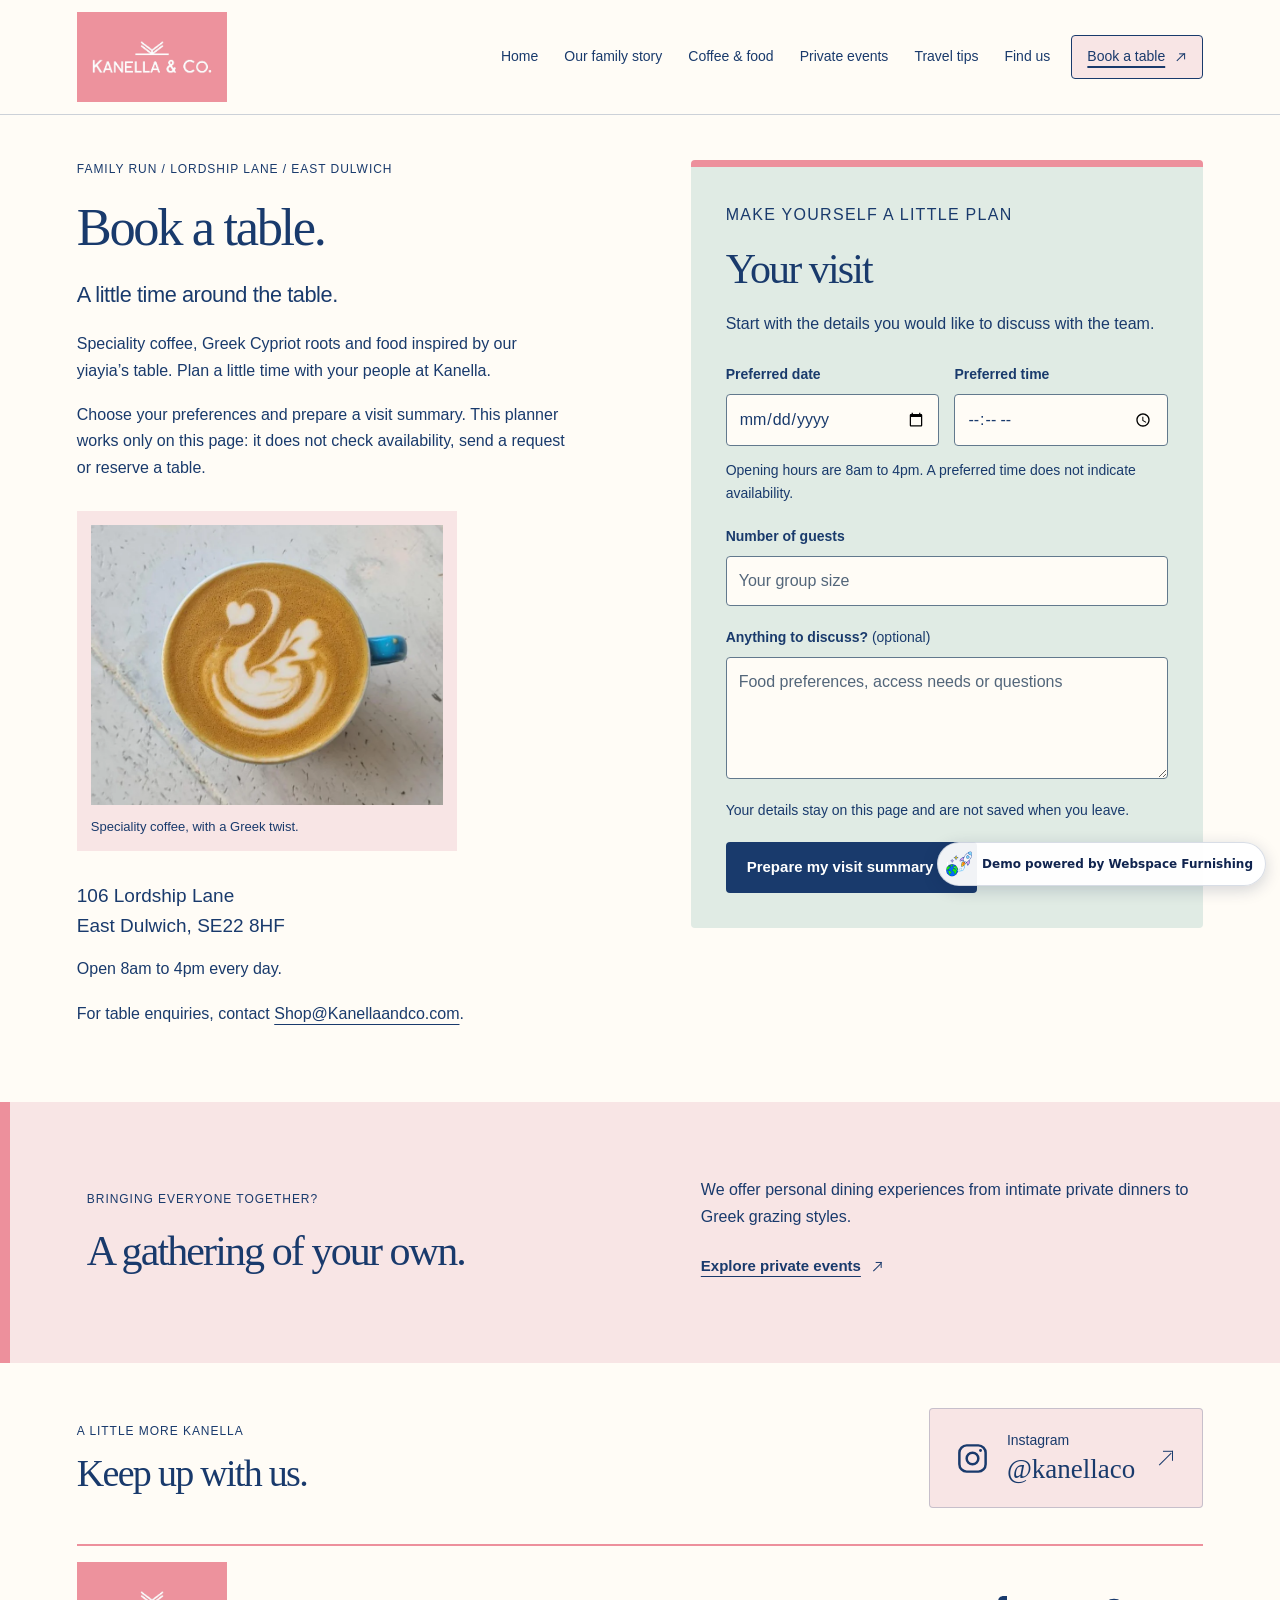
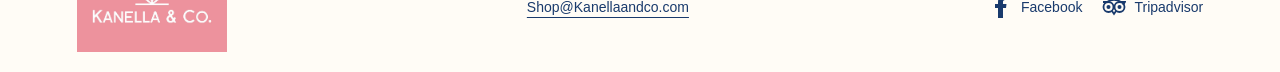
==== commit 6669f2c2: "Update Kanella & Co website" ====
--- a/book.html
+++ b/book.html
@@ -2,7 +2,7 @@
 <html lang="en">
 <head><meta charset="utf-8"><meta name="viewport" content="width=device-width, initial-scale=1"><meta name="theme-color" content="#193a6c"><meta name="description" content="Plan a visit to family-run Kanella & Co. on Lordship Lane. Prepare your table preferences locally before contacting the café."><title>Book a table | Kanella & Co.</title><link rel="stylesheet" href="styles.css"><script src="script.js" defer></script></head>
 <body class="booking-page"><a class="skip" href="#main">Skip to content</a>
-<header class="header"><a class="wordmark" href="index.html" aria-label="Kanella & Co. home"><img src="source-website/assets/image-2.webp" alt="Kanella & Co." width="1500" height="900"></a><button class="menu-toggle" type="button" aria-label="Open navigation" aria-controls="site-nav" aria-expanded="false" hidden><span class="menu-icon" aria-hidden="true"><span></span><span></span><span></span></span></button><nav id="site-nav" aria-label="Main navigation"><a href="index.html">Home</a><a href="index.html#about">Our family story</a><a href="index.html#food">Coffee &amp; food</a><a href="index.html#events">Private events</a><a href="travel.html">Travel tips</a><a href="index.html#contact">Find us</a><a class="nav-book" href="book.html" aria-current="page">Book a table <span class="arrow arrow-ne" aria-hidden="true"></span></a></nav></header>
+<header class="header"><a class="wordmark" href="index.html" aria-label="Kanella & Co. home"><img src="source-website/assets/image-2.webp" alt="Kanella & Co." width="1500" height="900"></a><nav id="site-nav" aria-label="Main navigation"><a href="index.html">Home</a><a href="index.html#about">Our family story</a><a href="index.html#food">Coffee &amp; food</a><a href="index.html#events">Private events</a><a href="travel.html">Travel tips</a><a href="index.html#contact">Find us</a><a class="nav-book" href="book.html" aria-current="page">Book a table <span class="arrow arrow-ne" aria-hidden="true"></span></a></nav></header>
 <main id="main"><section class="booking-layout section" aria-labelledby="booking-title"><div class="booking-story"><p class="eyebrow">Family run / Lordship Lane / East Dulwich</p><h1 id="booking-title">Book a table.</h1><p class="lead">A little time around the table.</p><p>Speciality coffee, Greek Cypriot roots and food inspired by our yiayia’s table. Plan a little time with your people at Kanella.</p><p>Choose your preferences and prepare a visit summary. This planner works only on this page: it does not check availability, send a request or reserve a table.</p><figure><img src="source-website/assets/image-7.webp" alt="Latte art in a bright blue coffee cup" fetchpriority="high"><figcaption>Speciality coffee, with a Greek twist.</figcaption></figure><address>106 Lordship Lane<br>East Dulwich, SE22 8HF</address><p>Open 8am to 4pm every day.</p><p>For table enquiries, contact <a href="mailto:Shop@Kanellaandco.com">Shop@Kanellaandco.com</a>.</p></div><div class="booking-planner"><p class="eyebrow">Make yourself a little plan</p><h2>Your visit</h2><p>Start with the details you would like to discuss with the team.</p><noscript><p>The interactive planner needs JavaScript. Please contact <a href="mailto:Shop@Kanellaandco.com">Shop@Kanellaandco.com</a> to discuss your visit.</p></noscript><form id="booking-form" hidden><div class="form-row"><div><label for="visit-date">Preferred date</label><input id="visit-date" name="date" type="date" required></div><div><label for="visit-time">Preferred time</label><input id="visit-time" name="time" type="time" min="08:00" max="16:00" aria-describedby="visit-hours" required></div></div><p class="field-note" id="visit-hours">Opening hours are 8am to 4pm. A preferred time does not indicate availability.</p><label for="visit-guests">Number of guests</label><input id="visit-guests" name="guests" type="number" min="1" step="1" inputmode="numeric" placeholder="Your group size" required><label for="visit-notes">Anything to discuss? <span class="optional">(optional)</span></label><textarea id="visit-notes" name="notes" rows="4" placeholder="Food preferences, access needs or questions"></textarea><p class="small">Your details stay on this page and are not saved when you leave.</p><button class="button blue" type="submit">Prepare my visit summary <span class="arrow arrow-down" aria-hidden="true"></span></button></form><section id="booking-result" class="result" aria-labelledby="visit-summary-title" aria-live="polite" tabindex="-1" hidden><p class="eyebrow">Ready for your conversation</p><h3 id="visit-summary-title">Your visit summary</h3><p class="visit-summary"></p><p>No booking has been made or sent. Contact the team to discuss availability and arrangements.</p><a class="text-link" href="mailto:Shop@Kanellaandco.com">Shop@Kanellaandco.com <span class="arrow arrow-ne" aria-hidden="true"></span></a><button type="button" class="text-button" id="edit-visit">Edit my preferences <span class="arrow arrow-up" aria-hidden="true"></span></button></section></div></section><section class="booking-gather section"><div><p class="eyebrow">Bringing everyone together?</p><h2>A gathering of your own.</h2></div><div><p>We offer personal dining experiences from intimate private dinners to Greek grazing styles.</p><a class="text-link" href="index.html#events">Explore private events <span class="arrow arrow-ne" aria-hidden="true"></span></a></div></section></main>
 <footer class="footer"><div class="instagram-feature"><div><p class="eyebrow">A little more Kanella</p><h2>Keep up with us.</h2></div><a class="instagram-link" href="https://www.instagram.com/kanellaco/"><svg viewBox="0 0 24 24" aria-hidden="true"><rect x="3" y="3" width="18" height="18" rx="5"/><circle cx="12" cy="12" r="4"/><circle class="icon-dot" cx="17.5" cy="6.5" r="1"/></svg><span>Instagram <strong>@kanellaco</strong></span><span class="arrow arrow-ne" aria-hidden="true"></span></a></div><div class="footer-bottom"><a class="wordmark" href="index.html" aria-label="Kanella & Co. home"><img src="source-website/assets/image-2.webp" alt="Kanella & Co." width="1500" height="900" loading="lazy"></a><a class="footer-email" href="mailto:Shop@Kanellaandco.com">Shop@Kanellaandco.com</a><div class="social-links"><a href="https://www.facebook.com/Kanellaandco/"><svg viewBox="0 0 24 24" aria-hidden="true"><path d="M14 23V13h3l.5-4H14V7c0-1 .4-2 2-2h2V1h-3c-4 0-6 2-6 6v2H6v4h3v10z"/></svg><span>Facebook</span></a><a href="https://www.tripadvisor.com/Restaurant_Review-g186338-d12266046-Reviews-Kanella_Co-London_England.html"><svg viewBox="0 0 24 24" aria-hidden="true"><path d="M1 7h4a13 13 0 0 1 14 0h4l-2 3M10 16l2 3 2-3" fill="none" stroke="currentColor" stroke-width="1.8"/><g fill="none" stroke="currentColor" stroke-width="1.8"><circle cx="6.5" cy="12" r="5"/><circle cx="17.5" cy="12" r="5"/></g><circle cx="6.5" cy="12" r="2"/><circle cx="17.5" cy="12" r="2"/></svg><span>Tripadvisor</span></a></div></div></footer>
-</body></html>+<!-- webspace-furnishing-demo-badge --><style>#wf-demo-badge{all:initial;position:fixed;right:14px;bottom:14px;z-index:2147483646;display:flex;align-items:center;gap:8px;padding:6px 12px 6px 6px;border-radius:999px;background:rgba(255,255,255,.94);border:1px solid rgba(16,46,102,.16);box-shadow:0 4px 16px rgba(10,30,70,.18);font:600 12px/1.2 system-ui,-apple-system,"Segoe UI",Roboto,Arial,sans-serif;color:#10244f;letter-spacing:0;pointer-events:none;-webkit-font-smoothing:antialiased}#wf-demo-badge img{all:initial;display:block;width:30px;height:30px}#wf-demo-badge span{all:initial;font:inherit;color:inherit;white-space:nowrap}@media (max-width:520px){#wf-demo-badge{right:10px;bottom:10px;padding:4px 10px 4px 4px;font-size:11px}#wf-demo-badge img{width:24px;height:24px}}@media print{#wf-demo-badge{display:none}}</style><div id="wf-demo-badge" role="note" aria-label="Demo powered by Webspace Furnishing"><img src="[data-uri]" alt="" width="30" height="30"><span>Demo powered by Webspace Furnishing</span></div></body></html>
--- a/styles.css
+++ b/styles.css
@@ -1,17 +1,18 @@
 :root{--navy:#193a6c;--pink:#ed909c;--pale:#f8e5e5;--mint:#e0ebe4;--paper:#fffcf6;--line:rgba(25,58,108,.22);--space:clamp(24px,6vw,100px)}
 *{box-sizing:border-box}html{scroll-behavior:smooth;scroll-padding-top:24px;-webkit-text-size-adjust:100%;text-size-adjust:100%}body{margin:0;background:var(--paper);color:var(--navy);font-family:Arial,Helvetica,sans-serif;font-size:16px;line-height:1.65;overflow-wrap:anywhere}.dialog-open,.dialog-open body{overflow:hidden}h1,h2,h3,p,figure{margin:0}h1,h2{font-family:Georgia,'Times New Roman',serif;font-weight:400;letter-spacing:-.045em;line-height:1.12;text-wrap:balance}h1{font-size:clamp(36px,4.1vw,60px)}h2{font-size:clamp(30px,3.6vw,52px)}h3{font-size:25px;font-weight:500;line-height:1.3;letter-spacing:-.025em}p+p{margin-top:18px}a{color:inherit;text-underline-offset:5px;text-decoration-thickness:1px}img{display:block;width:100%;max-width:100%;height:auto}svg{display:block}button,input,select,textarea{font:inherit}button{cursor:pointer}a,button,input,select,textarea{touch-action:manipulation}a:focus-visible,button:focus-visible,input:focus-visible,select:focus-visible,textarea:focus-visible,[tabindex='-1']:focus-visible{outline:3px solid #a04621;outline-offset:4px}[hidden]{display:none!important}.skip{position:fixed;z-index:30;top:-120px;left:16px;padding:12px 20px;background:var(--paper);border:2px solid var(--navy);max-width:calc(100% - 32px)}.skip:focus{top:16px}
 .arrow{display:inline-block;position:relative;flex:0 0 auto;width:1em;height:1em;vertical-align:-.1em;pointer-events:none}.arrow::before,.arrow::after{content:'';position:absolute}.arrow::before{left:.15em;top:50%;width:.7em;border-top:1.7px solid currentColor}.arrow::after{right:.15em;top:calc(50% - .175em);width:.35em;height:.35em;border-top:1.7px solid currentColor;border-right:1.7px solid currentColor;transform:rotate(45deg)}.arrow-ne{transform:rotate(-45deg)}.arrow-down{transform:rotate(90deg)}.arrow-up{transform:rotate(-90deg)}.arrow-left{transform:rotate(180deg)}.close-icon{position:relative;display:block;width:24px;height:24px;pointer-events:none}.close-icon::before,.close-icon::after{content:'';position:absolute;left:0;top:11px;width:24px;height:2px;background:currentColor;transform:rotate(45deg)}.close-icon::after{transform:rotate(-45deg)}
-.header{display:flex;flex-wrap:wrap;align-items:center;justify-content:space-between;gap:12px 28px;padding:12px var(--space);border-bottom:1px solid var(--line)}.wordmark{display:inline-block;flex:none;width:150px;max-width:100%;text-decoration:none;line-height:0}.wordmark img{width:150px;height:90px;object-fit:contain}.header nav{display:flex;flex:1 1 580px;flex-wrap:wrap;align-items:center;justify-content:flex-end;gap:6px 16px;min-width:0}.header nav a{display:inline-flex;align-items:center;justify-content:center;gap:8px;min-height:44px;max-width:100%;padding:8px 5px;font-size:14px;line-height:1.4;text-align:center;text-decoration:none}.header nav a:hover,.header nav a[aria-current='page']{text-decoration:underline;text-decoration-thickness:2px}.header .nav-book{border:1px solid var(--navy);border-radius:4px;padding:10px 15px;background:var(--pale)}.menu-toggle{display:none;align-items:center;justify-content:center;flex:none;width:48px;height:48px;padding:12px;border:1px solid var(--navy);border-radius:4px;background:var(--pale);color:var(--navy)}.menu-icon{display:block;position:relative;width:24px;height:20px;pointer-events:none}.menu-icon span{display:block;position:absolute;left:0;width:24px;height:2px;background:currentColor;border-radius:1px;transition:transform .18s ease,opacity .18s ease}.menu-icon span:nth-child(1){top:1px}.menu-icon span:nth-child(2){top:9px}.menu-icon span:nth-child(3){top:17px}.is-menu-open .menu-icon span:nth-child(1){transform:translateY(8px) rotate(45deg)}.is-menu-open .menu-icon span:nth-child(2){opacity:0}.is-menu-open .menu-icon span:nth-child(3){transform:translateY(-8px) rotate(-45deg)}
+.header{display:flex;flex-wrap:wrap;align-items:center;justify-content:space-between;gap:12px 28px;padding:12px var(--space);border-bottom:1px solid var(--line)}.wordmark{display:inline-block;flex:none;width:150px;max-width:100%;text-decoration:none;line-height:0}.wordmark img{width:150px;height:90px;object-fit:contain}.header nav{display:flex;flex:1 1 580px;flex-wrap:wrap;align-items:center;justify-content:flex-end;gap:6px 16px;min-width:0}.header nav a{display:inline-flex;align-items:center;justify-content:center;gap:8px;min-height:44px;max-width:100%;padding:8px 5px;font-size:14px;line-height:1.4;text-align:center;text-decoration:none}.header nav a:hover,.header nav a[aria-current='page']{text-decoration:underline;text-decoration-thickness:2px}.header .nav-book{border:1px solid var(--navy);border-radius:4px;padding:10px 15px;background:var(--pale)}
 .eyebrow,.section-label,.small-label{font-size:12px;letter-spacing:.08em;text-transform:uppercase}.eyebrow{display:block;margin-bottom:18px}.opening{display:grid;grid-template-columns:minmax(0,1.15fr) minmax(0,1fr);gap:6%;align-items:center;padding:38px var(--space) 60px}.opening-photo{position:relative;padding-bottom:14px;isolation:isolate}.opening-photo:before{content:'';position:absolute;inset:18px -10px 33px 18px;background:var(--pink);z-index:-1}.opening-photo img{height:clamp(400px,43vw,590px);object-fit:cover;object-position:45% center;border-radius:4px}figcaption{font-size:13px;margin-top:12px;line-height:1.5}.opening-copy{padding:15px 0}.opening-copy>.lead{margin:24px 0 18px}.opening-copy>p:not(.eyebrow){max-width:460px}.lead{font-size:clamp(20px,1.7vw,24px);line-height:1.5;letter-spacing:-.02em}.actions{display:flex;flex-wrap:wrap;align-items:center;gap:12px 18px;margin-top:28px}.button{display:inline-flex;align-items:center;justify-content:center;gap:8px;min-height:48px;max-width:100%;border:1px solid transparent;border-radius:4px;padding:13px 20px;font-size:15px;font-weight:600;text-decoration:none;line-height:1.5;text-align:center;white-space:normal;transition:background .18s,transform .18s}.blue{background:var(--navy);color:white}.pink{background:var(--pink);color:var(--navy)}.text-link{display:inline-flex;align-items:center;gap:8px;min-height:44px;max-width:100%;padding:8px 0;font-size:15px;font-weight:600;line-height:1.6;overflow-wrap:anywhere}.opening-note{display:flex;flex-wrap:wrap;gap:5px 16px;border-top:3px solid var(--pink);margin-top:35px;padding-top:15px;font-size:14px;align-items:center}
 .section{padding:75px var(--space)}.section-label{display:flex;align-items:center;justify-content:space-between;gap:24px;margin-bottom:42px}.section-label:after{content:'';height:1px;background:var(--line);flex:1;order:1}.section-label span:last-child{order:2}.intro{background:var(--pale);border-top:1px solid var(--line)}.story-grid{display:grid;grid-template-columns:minmax(0,.9fr) minmax(0,1.1fr);align-items:center;gap:10%}.family-photo{padding:14px;background:var(--paper);border-bottom:7px solid var(--pink)}.family-photo img{aspect-ratio:1;object-fit:cover}.family-photo figcaption{padding:2px 4px 0}.story-copy h2{margin-bottom:25px}.story-copy p{max-width:560px}.story-copy>.text-link{margin-top:18px}.food{background:var(--paper)}.section-heading{display:flex;justify-content:space-between;align-items:end;gap:40px;margin-bottom:38px}.section-heading>*{min-width:0}.section-heading>p{max-width:350px}.food-experience{display:grid;grid-template-columns:minmax(0,1.05fr) minmax(0,1fr);gap:26px}.coffee-photo{background:var(--mint);padding:20px;grid-column:1;grid-row:1 / 3;display:flex;flex-direction:column}.coffee-photo img{flex:1;min-height:450px;height:0;object-fit:cover}.coffee-photo figcaption{margin-top:14px}.coffee-story{grid-column:2;padding:26px 30px 28px;background:var(--navy);color:var(--paper);border-top:6px solid var(--pink)}.coffee-story h3{font-family:Georgia,'Times New Roman',serif;font-size:32px;font-weight:400;margin-bottom:20px}.coffee-story p:not(.eyebrow){max-width:430px;font-size:16px}.food-detail{display:block;margin-top:23px;padding-top:16px;border-top:1px solid rgba(255,255,255,.3);font-size:13px}.dish-card{display:grid;grid-template-columns:minmax(0,.8fr) minmax(0,1.2fr);gap:22px;align-items:center;padding:20px;background:var(--pale);min-width:0}.dish-card img{width:100%;height:100%;min-height:220px;object-fit:cover}.dish-card h3{font-size:24px;margin-bottom:13px}.dish-card p:not(.eyebrow){font-size:15px}.dish-card .eyebrow{font-size:12px;margin-bottom:10px}.salad-card{grid-column:1 / -1;grid-template-columns:minmax(0,.52fr) minmax(0,1fr);background:var(--mint);padding:0;gap:35px;border-left:7px solid var(--pink)}.salad-card img{height:260px;min-height:0;object-position:center}.salad-card>div{padding:25px 35px 25px 0;max-width:600px}.salad-card h3{font-size:30px}.salad-card p:not(.eyebrow){font-size:16px}.food-bottom{display:flex;flex-wrap:wrap;justify-content:space-between;align-items:center;gap:12px 20px;border-bottom:1px solid var(--line);padding:23px 0 18px}.food-bottom p{font-family:Georgia,'Times New Roman',serif;font-size:24px}.events{display:grid;grid-template-columns:minmax(0,1fr) minmax(0,1fr);align-items:center;gap:9%;background:var(--navy);color:white;border-top:8px solid var(--pink)}.event-photo img{height:440px;object-fit:cover;border-radius:4px}.event-photo figcaption{color:var(--pale)}.event-copy h2{margin-bottom:24px}.event-copy .eyebrow{color:var(--pale)}.event-copy .lead{margin-bottom:16px}.event-copy p{max-width:440px}.travel-preview{display:grid;grid-template-columns:minmax(0,.8fr) minmax(0,1.2fr);gap:10%;align-items:center}.travel-preview p:not(.eyebrow){margin:24px 0 30px;max-width:350px}.travel-preview>img{height:440px;object-fit:cover;border-radius:4px;border-bottom:10px solid var(--mint)}.contact{background:var(--mint);border-top:7px solid var(--pink)}.contact-grid{display:grid;grid-template-columns:minmax(0,1fr) minmax(0,1fr);gap:10%}.contact h2{margin-bottom:28px}address{font-style:normal;font-size:19px;line-height:1.6}.contact h3{margin-bottom:16px}.email{display:inline-block;max-width:100%;min-height:44px;padding:6px 0;font-size:clamp(18px,2vw,27px);letter-spacing:-.025em;overflow-wrap:anywhere;margin-bottom:16px}.email .arrow{margin-left:4px}.contact .text-link{margin-top:16px}
 .footer{padding:45px var(--space) max(20px,env(safe-area-inset-bottom));background:var(--paper)}.instagram-feature{display:flex;justify-content:space-between;align-items:center;gap:30px;padding-bottom:36px;border-bottom:2px solid var(--pink)}.instagram-feature>*{min-width:0}.instagram-feature .eyebrow{margin-bottom:10px}.instagram-feature h2{font-size:38px}.instagram-link{display:flex;align-items:center;gap:17px;max-width:100%;min-height:60px;text-decoration:none;background:var(--pale);padding:20px 25px;border:1px solid var(--line);border-radius:4px}.instagram-link>svg{width:35px;height:35px;fill:none;stroke:currentColor;stroke-width:1.7;flex:none}.instagram-link .icon-dot{fill:currentColor;stroke:none}.instagram-link>span{font-size:14px;min-width:0}.instagram-link strong{display:block;font-family:Georgia,'Times New Roman',serif;font-size:27px;font-weight:400;line-height:1.3}.instagram-link>span:last-child{font-size:25px;flex:none}.footer-bottom{display:flex;justify-content:space-between;align-items:center;gap:16px 25px;flex-wrap:wrap;padding-top:16px}.footer-bottom>*{min-width:0;max-width:100%}.footer-bottom p,.footer-email{font-size:14px}.footer-email{display:inline-flex;align-items:center;min-height:44px;padding:8px 0;overflow-wrap:anywhere}.social-links{display:flex;align-items:center;flex-wrap:wrap;gap:8px 20px}.social-links a{display:inline-flex;align-items:center;gap:8px;min-height:44px;padding:8px 0;font-size:14px;text-decoration:none}.social-links svg{width:24px;height:24px;fill:currentColor;flex:none}.back-link{display:inline-flex;align-items:center;gap:8px;min-height:44px;padding:8px 0;font-size:14px}
-.island-opening{padding:30px var(--space) 55px;display:grid;grid-template-columns:minmax(0,1.25fr) minmax(0,.8fr);gap:6%;align-items:center}.island-opening>figure img{height:clamp(350px,38vw,540px);object-fit:cover;object-position:center 60%;border-radius:4px;border-bottom:9px solid var(--pink)}.island-title .eyebrow{margin:25px 0 16px}.island-title h1{font-size:clamp(36px,5vw,70px);margin-bottom:20px}.island-intro{padding-top:30px}.island-intro-grid{display:grid;grid-template-columns:minmax(0,1fr) minmax(0,1.1fr);gap:10%;margin-bottom:40px}.island-pair{display:grid;grid-template-columns:minmax(0,1fr) minmax(0,1fr);gap:5%;align-items:start}.island-pair img{height:440px;object-fit:cover;border-radius:4px}.island-pair figure:nth-child(2){padding-top:65px}.island-pair figure:nth-child(2) img{height:375px;border-bottom:8px solid var(--pink)}.island-favourites{background:var(--mint);border-top:7px solid var(--pink)}.favourites-grid{display:grid;grid-template-columns:minmax(0,1fr) minmax(0,1fr);gap:10%;align-items:center}.favourite-list{list-style:none;padding:0;margin:30px 0 0}.favourite-list li{display:flex;align-items:center;gap:24px;padding:21px 0;border-bottom:1px solid var(--line)}.favourite-list li>span{font-size:12px;flex:none}.favourite-list h3{font-family:Georgia,'Times New Roman',serif;font-size:clamp(23px,2.5vw,34px);min-width:0}.island-photo-stack{display:grid;gap:25px}.island-photo-stack img{height:300px;object-fit:cover;border-radius:4px}.island-photo-stack img:nth-child(2){width:85%;height:260px;justify-self:end;border:10px solid var(--paper)}.return-block{display:grid;grid-template-columns:minmax(0,.8fr) minmax(0,1fr);gap:10%;align-items:center}.return-block>figure{padding:15px;background:var(--pale)}.return-block>figure img{height:350px;object-fit:cover}.return-block>div>p:not(.eyebrow){margin-top:22px}
+.island-opening{padding:30px var(--space) 55px;display:grid;grid-template-columns:minmax(0,1.25fr) minmax(0,.8fr);gap:6%;align-items:center}.island-opening>figure img{height:clamp(350px,38vw,540px);object-fit:cover;object-position:center 60%;border-radius:4px;border-bottom:9px solid var(--pink)}.island-title .eyebrow{margin:25px 0 16px}.island-title h1{font-size:clamp(36px,5vw,70px);margin-bottom:20px}.island-intro{padding-top:30px}.island-intro-grid{display:grid;grid-template-columns:minmax(0,1fr) minmax(0,1.1fr);gap:10%;margin-bottom:40px}.island-favourites{background:var(--mint);border-top:7px solid var(--pink)}.return-block{display:grid;grid-template-columns:minmax(0,.8fr) minmax(0,1fr);gap:10%;align-items:center}.return-block>figure{padding:15px;background:var(--pale)}.return-block>figure img{height:350px;object-fit:cover}.return-block>div>p:not(.eyebrow){margin-top:22px}
+.island-deck{margin:20px 0 24px;max-width:46ch}.guide-navigation{display:flex;flex-wrap:wrap;gap:4px 24px;margin:0 var(--space) 30px;padding:16px 0;border-top:1px solid var(--line);border-bottom:1px solid var(--line)}.guide-navigation a{display:inline-flex;align-items:center;min-height:44px;padding:6px 0;font-size:14px;font-weight:600}.guide-note{padding:18px 20px;border-left:3px solid var(--pink);background:var(--pale);font-size:14px}.chora-panorama img{height:clamp(320px,48vw,620px);object-fit:cover;border-radius:4px}.chora-panorama figcaption{padding-bottom:12px}.chora-notes{display:grid;grid-template-columns:repeat(3,minmax(0,1fr));gap:32px;margin-top:30px}.chora-notes article{border-top:2px solid var(--pink);padding-top:20px}.chora-notes h3{font-family:Georgia,'Times New Roman',serif;font-size:28px;margin:10px 0 14px}.guide-favourites-heading{display:grid;grid-template-columns:minmax(0,1fr) minmax(0,1fr);align-items:end;gap:10%;margin-bottom:35px}.guide-favourites-heading>p{max-width:47ch}.travel-favourites{list-style:none;display:grid;grid-template-columns:repeat(2,minmax(0,1fr));gap:0 48px;padding:0;margin:0;border-top:1px solid var(--line)}.travel-favourites li{display:flex;align-items:flex-start;gap:22px;padding:30px 0;border-bottom:1px solid var(--line);min-width:0}.favourite-number{flex:none;font-size:13px;padding-top:3px}.travel-favourites .eyebrow{margin-bottom:8px}.travel-favourites h3{font-family:Georgia,'Times New Roman',serif;font-size:32px;margin-bottom:14px}.travel-favourites p:not(.eyebrow){max-width:48ch}.favourites-footnote{font-size:14px;margin-top:25px;max-width:75ch}.travel-photo-grid{display:grid;grid-template-columns:minmax(0,1.15fr) minmax(0,1fr);gap:35px}.travel-photo-grid figure{min-width:0}.travel-photo-grid img{object-fit:cover;border-radius:4px}.gallery-pool{grid-column:1 / -1}.gallery-pool img{height:clamp(300px,44vw,560px)}.gallery-evening img{height:430px}.gallery-detail{padding-top:70px}.gallery-detail img{height:360px}.travel-photo-grid figcaption{font-size:14px}.travel-photo-grid figcaption .small-label{display:block;margin-bottom:6px}.island-day{background:var(--pale);border-top:1px solid var(--line);border-bottom:1px solid var(--line)}.day-layout{display:grid;grid-template-columns:minmax(0,.9fr) minmax(0,1fr);gap:10%;align-items:start}.day-layout>div>p:not(.eyebrow){margin-top:24px;max-width:46ch}.day-layout .text-link{margin-top:20px}.day-list{list-style:none;padding:0;margin:0}.day-list li{padding:24px 0;border-top:1px solid var(--line)}.day-list li:first-child{padding-top:0;border-top:0}.day-list li:last-child{padding-bottom:0}.day-list li>span{font-size:12px;letter-spacing:.08em;text-transform:uppercase}.day-list h3{font-family:Georgia,'Times New Roman',serif;font-size:29px;margin:10px 0 14px}.travel-planning{background:var(--navy);color:var(--paper)}.travel-planning .section-label:after{background:rgba(255,255,255,.3)}.travel-planning h2{max-width:700px}.planning-grid{display:grid;grid-template-columns:repeat(2,minmax(0,1fr));gap:32px 60px;margin-top:38px}.planning-grid article{border-top:2px solid var(--pink);padding-top:22px}.planning-grid h3{font-family:Georgia,'Times New Roman',serif;font-size:28px;margin-bottom:15px}.planning-grid p{max-width:52ch}
 .booking-layout{display:grid;grid-template-columns:minmax(0,1fr) minmax(0,1fr);gap:9%;align-items:start;padding-top:45px}.booking-story h1{margin-bottom:22px}.booking-story>.lead{margin-bottom:20px}.booking-story>p{max-width:490px}.booking-story figure{max-width:380px;margin:30px 0;padding:14px;background:var(--pale)}.booking-story figure img{height:280px;object-fit:cover}.booking-story address{margin-bottom:15px}.booking-story a{overflow-wrap:anywhere}.booking-planner{padding:35px;background:var(--mint);border-top:7px solid var(--pink);border-radius:4px;min-width:0}.booking-planner h2{font-size:42px;margin-bottom:18px}.booking-planner>p{font-size:16px}.booking-gather{display:grid;grid-template-columns:minmax(0,1fr) minmax(0,1fr);gap:10%;align-items:center;background:var(--pale);border-left:10px solid var(--pink)}.booking-gather h2{font-size:42px}.booking-gather .text-link{margin-top:14px}
 dialog{width:min(640px,calc(100% - 24px));max-width:calc(100% - 24px);max-height:calc(100vh - 24px);max-height:calc(100dvh - 24px);overflow:auto;overscroll-behavior:contain;border:0;border-top:8px solid var(--pink);border-radius:8px;padding:32px;background:var(--paper);color:var(--navy);overflow-wrap:anywhere;-webkit-overflow-scrolling:touch}dialog::backdrop{background:rgba(10,27,53,.75)}.dialog-top{display:flex;justify-content:space-between;align-items:center;gap:16px;font-size:14px;margin-bottom:20px}.close-dialog{display:inline-flex;align-items:center;justify-content:center;flex:none;width:48px;height:48px;background:var(--pale);border:1px solid var(--line);border-radius:4px;padding:0;color:inherit;line-height:1}dialog h2{font-size:42px;margin-bottom:18px}dialog>p{font-size:16px}form{margin-top:25px;min-width:0}label{display:block;font-size:14px;font-weight:600;margin-bottom:8px}input,select,textarea{display:block;width:100%;max-width:100%;min-width:0;min-height:48px;padding:12px;border:1px solid #62798d;border-radius:4px;background:var(--paper);color:var(--navy);font-size:16px;line-height:1.5;margin:0 0 20px}input[type='date'],input[type='time']{min-inline-size:0;max-inline-size:100%}input::-webkit-date-and-time-value{text-align:left;min-height:1.5em}textarea{resize:vertical;min-height:120px}input::placeholder,textarea::placeholder{color:#53667a;opacity:1}.form-row{display:grid;grid-template-columns:minmax(0,1fr) minmax(0,1fr);gap:15px}.form-row>div{min-width:0}.optional{font-weight:400}.small,.field-note{font-size:14px;margin-bottom:20px}.field-note{margin-top:-7px}.result{border-top:1px solid var(--line);padding-top:25px;margin-top:30px;scroll-margin-block:20px}.result>p{font-size:16px;margin-top:16px}.event-summary,.visit-summary{white-space:pre-wrap;overflow-wrap:anywhere;background:var(--paper);padding:18px;border-left:4px solid var(--pink)}.result .text-link{margin-top:12px}.text-button{display:block;min-height:48px;max-width:100%;border:0;background:transparent;color:inherit;padding:10px 0;margin-top:16px;font-size:15px;text-align:left;text-decoration:underline;text-underline-offset:5px}.text-button .arrow{margin-left:5px}
-@media(hover:hover){.button:hover{transform:translateY(-2px)}.blue:hover{background:#102c54}.pink:hover{background:var(--pale)}.instagram-link:hover{text-decoration:underline}.social-links a:hover span{text-decoration:underline}.menu-toggle:hover{background:var(--mint)}}
+@media(hover:hover){.button:hover{transform:translateY(-2px)}.blue:hover{background:#102c54}.pink:hover{background:var(--pale)}.instagram-link:hover{text-decoration:underline}.social-links a:hover span{text-decoration:underline}}
 @media(min-width:1700px){body{max-width:1800px;margin:auto}}
-@media(max-width:1100px){.header{padding:10px 26px}.header nav{gap:6px 12px}.opening{gap:5%}.opening h1{font-size:43px}.opening-photo img{height:520px}.food-experience{gap:20px}.dish-card{gap:15px;padding:16px}.dish-card h3{font-size:22px}.salad-card{padding:0;gap:25px}.booking-layout{gap:6%}.booking-planner{padding:30px 24px}.island-title h1{font-size:48px}.footer-bottom{justify-content:flex-start}}
-@media(max-width:900px){.header{gap:0;padding:8px 24px 16px}.header nav{flex-basis:100%;width:100%;justify-content:flex-start;gap:6px 16px;padding-top:6px}.wordmark,.wordmark img{width:135px}.wordmark img{height:81px}.opening{grid-template-columns:minmax(0,1fr);gap:28px;padding:28px var(--space) 48px}.opening-photo img{height:clamp(300px,52vw,460px);object-position:center}.opening-copy{padding:0}.opening-copy>p:not(.eyebrow){max-width:65ch}.opening h1{font-size:clamp(36px,5.6vw,50px)}.opening-copy>.lead{margin-top:20px}.opening-note{margin-top:28px}.section{padding:52px var(--space)}.section-label{margin-bottom:30px;gap:16px}.story-grid{grid-template-columns:minmax(0,1fr);gap:32px}.family-photo{width:min(100%,520px);justify-self:center}.family-photo img{aspect-ratio:1.3}.story-copy h2{margin-bottom:22px}.story-copy p{max-width:65ch}.section-heading{display:block;margin-bottom:30px}.section-heading>p{max-width:65ch;margin-top:22px}.food-experience{grid-template-columns:minmax(0,1fr);gap:20px}.coffee-photo{grid-column:auto;grid-row:auto;display:block;padding:16px}.coffee-photo img{height:clamp(280px,48vw,420px);min-height:0;object-fit:cover}.coffee-story{grid-column:auto;padding:26px}.coffee-story h3{font-size:30px}.coffee-story p:not(.eyebrow){max-width:65ch}.dish-card,.salad-card{grid-column:auto;grid-template-columns:minmax(0,.7fr) minmax(0,1fr);padding:18px;gap:24px;border-left:0}.dish-card img,.salad-card img{height:100%;min-height:230px}.salad-card>div{padding:0}.dish-card h3,.salad-card h3{font-size:25px}.dish-card p:not(.eyebrow),.salad-card p:not(.eyebrow){font-size:16px}.events{grid-template-columns:minmax(0,1fr);gap:30px}.event-photo img{height:clamp(280px,48vw,420px)}.event-copy h2{font-size:42px}.event-copy p{max-width:65ch}.travel-preview{grid-template-columns:minmax(0,1fr);gap:30px}.travel-preview>img{height:clamp(300px,48vw,420px)}.travel-preview p:not(.eyebrow){max-width:65ch}.contact-grid{grid-template-columns:minmax(0,1fr);gap:32px}.contact h2{margin-bottom:24px}.email{font-size:24px}.footer{padding:36px var(--space) max(20px,env(safe-area-inset-bottom))}.instagram-feature{flex-direction:column;align-items:flex-start;gap:24px;padding-bottom:30px}.instagram-feature h2{font-size:34px}.instagram-link{width:100%;max-width:420px}.instagram-link>span:last-child{margin-left:auto}.footer-bottom{gap:12px 28px}.footer-bottom>.wordmark{width:100%}.footer-bottom>.wordmark img{width:135px}.island-opening{padding:28px var(--space) 40px;grid-template-columns:minmax(0,1fr);gap:24px}.island-opening>figure img{height:clamp(280px,48vw,420px)}.island-title .eyebrow{margin-top:12px}.island-title h1{font-size:clamp(36px,7vw,60px)}.island-title .lead{font-size:22px}.island-intro{padding-top:24px}.island-intro-grid{grid-template-columns:minmax(0,1fr);gap:24px;margin-bottom:30px}.island-pair{gap:20px}.island-pair img{height:320px}.island-pair figure:nth-child(2){padding-top:40px}.island-pair figure:nth-child(2) img{height:280px}.favourites-grid{grid-template-columns:minmax(0,1fr);gap:32px}.island-photo-stack{grid-template-columns:minmax(0,1fr) minmax(0,1fr);gap:20px}.island-photo-stack img,.island-photo-stack img:nth-child(2){width:100%;height:260px}.island-photo-stack img:nth-child(2){margin-top:30px;border-width:6px}.return-block{grid-template-columns:minmax(0,1fr);gap:30px}.return-block>figure{max-width:520px;width:100%}.return-block>figure img{height:320px}.booking-layout{grid-template-columns:minmax(0,1fr);gap:36px;padding-top:30px}.booking-story>p{max-width:65ch}.booking-story figure{max-width:440px}.booking-planner{padding:30px}.booking-gather{grid-template-columns:minmax(0,1fr);gap:24px;border-left-width:7px}.booking-gather h2{font-size:36px}}
-@media(max-width:600px){:root{--space:clamp(16px,5vw,24px)}html{scroll-padding-top:16px}.header{padding:8px var(--space) 16px;gap:0 16px}.header.nav-enhanced .menu-toggle{display:inline-flex;margin-left:auto}.header nav{display:grid;grid-template-columns:minmax(0,1fr) minmax(0,1fr);gap:6px 10px;align-items:stretch;padding-top:4px}.header.nav-enhanced nav{padding-top:12px;margin-top:4px;border-top:1px solid var(--line)}.header.nav-enhanced:not(.is-menu-open) nav{display:none}.header nav a{justify-content:flex-start;padding:10px 8px;border-radius:4px;font-size:14px;line-height:1.5;text-align:left;min-height:46px}.header nav a:not(.nav-book){background:rgba(224,235,228,.5)}.header .nav-book{grid-column:1 / -1;justify-content:center;margin-top:4px;padding:11px 12px}.opening{padding-top:22px;padding-bottom:40px;gap:24px}.opening-photo{padding-bottom:8px}.opening-photo:before{inset:10px -6px 29px 10px}.opening-photo img{height:auto;aspect-ratio:4 / 3}.opening h1{font-size:clamp(32px,8.2vw,44px)}h2{font-size:clamp(30px,7.4vw,38px)}.eyebrow{margin-bottom:14px}.lead{font-size:20px}.actions{align-items:stretch;gap:10px;margin-top:24px}.actions .button{width:100%}.actions .text-link{align-self:flex-start}.opening-note{margin-top:24px}.section{padding:40px var(--space)}.section-label{align-items:flex-start;flex-wrap:wrap;gap:8px 16px;font-size:12px;line-height:1.5;margin-bottom:26px}.section-label:after{display:none}.section-label span:last-child{margin-left:auto;text-align:right;max-width:48%}.section-label span:first-child{max-width:55%}.family-photo{padding:10px}.family-photo img{aspect-ratio:1.15}.story-grid{gap:26px}.section-heading>p{margin-top:18px}.coffee-photo{padding:12px}.coffee-photo img{height:auto;aspect-ratio:1;object-fit:cover}.coffee-story{padding:24px 20px}.coffee-story h3{font-size:28px}.dish-card,.salad-card{grid-template-columns:minmax(0,1fr);gap:18px;padding:14px}.dish-card img,.salad-card img{height:auto;min-height:0;aspect-ratio:4 / 3;object-fit:cover}.dish-card>div{padding:0 4px 6px}.food-bottom{padding-top:18px;gap:8px}.food-bottom p{font-size:22px}.event-photo img{height:auto;aspect-ratio:4 / 3}.event-copy h2{font-size:38px}.travel-preview>img{height:auto;aspect-ratio:4 / 3}.contact-grid{gap:28px}.email{font-size:clamp(18px,5.2vw,24px)}.instagram-link{padding:18px 16px;gap:12px}.instagram-link>svg{width:30px;height:30px}.instagram-link strong{font-size:25px}.footer-bottom{flex-direction:column;align-items:flex-start;gap:12px}.footer-bottom p{margin:0}.social-links{gap:8px 22px}.island-opening{padding-top:22px;gap:18px}.island-opening>figure img{height:auto;aspect-ratio:4 / 3;object-position:center 60%}.island-title h1{font-size:clamp(34px,9vw,52px)}.island-title .eyebrow{margin-top:10px}.island-intro{padding-top:24px}.island-pair{grid-template-columns:minmax(0,1fr);gap:24px}.island-pair img,.island-pair figure:nth-child(2) img{height:auto;aspect-ratio:4 / 3;object-fit:cover}.island-pair figure:nth-child(2){padding-top:0}.island-photo-stack{grid-template-columns:minmax(0,1fr);gap:20px}.island-photo-stack img,.island-photo-stack img:nth-child(2){width:100%;height:auto;aspect-ratio:4 / 3;object-fit:cover;margin:0}.island-photo-stack img:nth-child(2){border-width:8px}.favourite-list{margin-top:22px}.favourite-list li{gap:18px;padding:18px 0}.return-block>figure{padding:12px}.return-block>figure img{height:auto;aspect-ratio:4 / 3}.booking-layout{padding-top:28px;gap:30px}.booking-story figure{margin:24px 0;padding:12px}.booking-story figure img{height:auto;aspect-ratio:4 / 3}.booking-planner{padding:26px 18px}.booking-planner h2{font-size:36px}.booking-gather h2{font-size:32px}.booking-gather{border-left-width:5px}.form-row{grid-template-columns:minmax(0,1fr);gap:0}form>.button{width:100%}.event-summary,.visit-summary{padding:16px 12px}.result{margin-top:24px;padding-top:22px}dialog{padding:20px 16px;max-height:calc(100vh - 16px);max-height:calc(100dvh - 16px);width:calc(100% - 16px);max-width:calc(100% - 16px)}dialog h2{font-size:clamp(28px,7.5vw,36px)}.dialog-top{gap:12px;margin-bottom:16px}}
+@media(max-width:1100px){.header{padding:10px 26px}.header nav{gap:6px 12px}.opening{gap:5%}.opening h1{font-size:43px}.opening-photo img{height:520px}.food-experience{gap:20px}.dish-card{gap:15px;padding:16px}.dish-card h3{font-size:22px}.salad-card{padding:0;gap:25px}.booking-layout{gap:6%}.booking-planner{padding:30px 24px}.island-title h1{font-size:48px}.footer-bottom{justify-content:flex-start}.island-opening{grid-template-columns:minmax(0,1.1fr) minmax(0,1fr);gap:5%}.travel-favourites{gap:0 30px}.gallery-evening img{height:350px}.gallery-detail img{height:280px}}
+@media(max-width:900px){.header{gap:0;padding:8px 24px 16px}.header nav{flex-basis:100%;width:100%;justify-content:flex-start;gap:6px 16px;padding-top:6px}.wordmark,.wordmark img{width:135px}.wordmark img{height:81px}.opening{grid-template-columns:minmax(0,1fr);gap:28px;padding:28px var(--space) 48px}.opening-photo img{height:clamp(300px,52vw,460px);object-position:center}.opening-copy{padding:0}.opening-copy>p:not(.eyebrow){max-width:65ch}.opening h1{font-size:clamp(36px,5.6vw,50px)}.opening-copy>.lead{margin-top:20px}.opening-note{margin-top:28px}.section{padding:52px var(--space)}.section-label{margin-bottom:30px;gap:16px}.story-grid{grid-template-columns:minmax(0,1fr);gap:32px}.family-photo{width:min(100%,520px);justify-self:center}.family-photo img{aspect-ratio:1.3}.story-copy h2{margin-bottom:22px}.story-copy p{max-width:65ch}.section-heading{display:block;margin-bottom:30px}.section-heading>p{max-width:65ch;margin-top:22px}.food-experience{grid-template-columns:minmax(0,1fr);gap:20px}.coffee-photo{grid-column:auto;grid-row:auto;display:block;padding:16px}.coffee-photo img{height:clamp(280px,48vw,420px);min-height:0;object-fit:cover}.coffee-story{grid-column:auto;padding:26px}.coffee-story h3{font-size:30px}.coffee-story p:not(.eyebrow){max-width:65ch}.dish-card,.salad-card{grid-column:auto;grid-template-columns:minmax(0,.7fr) minmax(0,1fr);padding:18px;gap:24px;border-left:0}.dish-card img,.salad-card img{height:100%;min-height:230px}.salad-card>div{padding:0}.dish-card h3,.salad-card h3{font-size:25px}.dish-card p:not(.eyebrow),.salad-card p:not(.eyebrow){font-size:16px}.events{grid-template-columns:minmax(0,1fr);gap:30px}.event-photo img{height:clamp(280px,48vw,420px)}.event-copy h2{font-size:42px}.event-copy p{max-width:65ch}.travel-preview{grid-template-columns:minmax(0,1fr);gap:30px}.travel-preview>img{height:clamp(300px,48vw,420px)}.travel-preview p:not(.eyebrow){max-width:65ch}.contact-grid{grid-template-columns:minmax(0,1fr);gap:32px}.contact h2{margin-bottom:24px}.email{font-size:24px}.footer{padding:36px var(--space) max(20px,env(safe-area-inset-bottom))}.instagram-feature{flex-direction:column;align-items:flex-start;gap:24px;padding-bottom:30px}.instagram-feature h2{font-size:34px}.instagram-link{width:100%;max-width:420px}.instagram-link>span:last-child{margin-left:auto}.footer-bottom{gap:12px 28px}.footer-bottom>.wordmark{width:100%}.footer-bottom>.wordmark img{width:135px}.island-opening{padding:28px var(--space) 40px;grid-template-columns:minmax(0,1fr);gap:24px}.island-opening>figure img{height:clamp(280px,48vw,420px)}.island-title .eyebrow{margin-top:12px}.island-title h1{font-size:clamp(36px,7vw,60px)}.island-title .lead{font-size:22px}.island-intro{padding-top:24px}.island-intro-grid{grid-template-columns:minmax(0,1fr);gap:24px;margin-bottom:30px}.return-block{grid-template-columns:minmax(0,1fr);gap:30px}.return-block>figure{max-width:520px;width:100%}.return-block>figure img{height:320px}.booking-layout{grid-template-columns:minmax(0,1fr);gap:36px;padding-top:30px}.booking-story>p{max-width:65ch}.booking-story figure{max-width:440px}.booking-planner{padding:30px}.booking-gather{grid-template-columns:minmax(0,1fr);gap:24px;border-left-width:7px}.booking-gather h2{font-size:36px}.island-deck{max-width:65ch}.guide-navigation{margin-bottom:20px;gap:4px 20px}.chora-notes{grid-template-columns:minmax(0,1fr);gap:24px}.chora-notes p{max-width:65ch}.guide-favourites-heading{grid-template-columns:minmax(0,1fr);gap:22px}.guide-favourites-heading>p{max-width:65ch}.travel-favourites h3{font-size:28px}.travel-favourites li{gap:16px}.travel-photo-grid{gap:25px}.gallery-evening img{height:300px}.gallery-detail{padding-top:40px}.gallery-detail img{height:260px}.day-layout{grid-template-columns:minmax(0,1fr);gap:30px}.day-layout>div>p:not(.eyebrow){max-width:65ch}.planning-grid{gap:30px}}
+@media(max-width:600px){:root{--space:clamp(16px,5vw,24px)}html{scroll-padding-top:16px}.header{padding:8px var(--space) 16px;gap:0 16px}.header nav{display:grid;grid-template-columns:minmax(0,1fr) minmax(0,1fr);gap:6px 10px;align-items:stretch;padding-top:4px}.header nav a{justify-content:flex-start;padding:10px 8px;border-radius:4px;font-size:14px;line-height:1.5;text-align:left;min-height:46px}.header nav a:not(.nav-book){background:rgba(224,235,228,.5)}.header .nav-book{grid-column:1 / -1;justify-content:center;margin-top:4px;padding:11px 12px}.opening{padding-top:22px;padding-bottom:40px;gap:24px}.opening-photo{padding-bottom:8px}.opening-photo:before{inset:10px -6px 29px 10px}.opening-photo img{height:auto;aspect-ratio:4 / 3}.opening h1{font-size:clamp(32px,8.2vw,44px)}h2{font-size:clamp(30px,7.4vw,38px)}.eyebrow{margin-bottom:14px}.lead{font-size:20px}.actions{align-items:stretch;gap:10px;margin-top:24px}.actions .button{width:100%}.actions .text-link{align-self:flex-start}.opening-note{margin-top:24px}.section{padding:40px var(--space)}.section-label{align-items:flex-start;flex-wrap:wrap;gap:8px 16px;font-size:12px;line-height:1.5;margin-bottom:26px}.section-label:after{display:none}.section-label span:last-child{margin-left:auto;text-align:right;max-width:48%}.section-label span:first-child{max-width:55%}.family-photo{padding:10px}.family-photo img{aspect-ratio:1.15}.story-grid{gap:26px}.section-heading>p{margin-top:18px}.coffee-photo{padding:12px}.coffee-photo img{height:auto;aspect-ratio:1;object-fit:cover}.coffee-story{padding:24px 20px}.coffee-story h3{font-size:28px}.dish-card,.salad-card{grid-template-columns:minmax(0,1fr);gap:18px;padding:14px}.dish-card img,.salad-card img{height:auto;min-height:0;aspect-ratio:4 / 3;object-fit:cover}.dish-card>div{padding:0 4px 6px}.food-bottom{padding-top:18px;gap:8px}.food-bottom p{font-size:22px}.event-photo img{height:auto;aspect-ratio:4 / 3}.event-copy h2{font-size:38px}.travel-preview>img{height:auto;aspect-ratio:4 / 3}.contact-grid{gap:28px}.email{font-size:clamp(18px,5.2vw,24px)}.instagram-link{padding:18px 16px;gap:12px}.instagram-link>svg{width:30px;height:30px}.instagram-link strong{font-size:25px}.footer-bottom{flex-direction:column;align-items:flex-start;gap:12px}.footer-bottom p{margin:0}.social-links{gap:8px 22px}.island-opening{padding-top:22px;gap:18px}.island-opening>figure img{height:auto;aspect-ratio:4 / 3;object-position:center 60%}.island-title h1{font-size:clamp(34px,9vw,52px)}.island-title .eyebrow{margin-top:10px}.island-intro{padding-top:24px}.return-block>figure{padding:12px}.return-block>figure img{height:auto;aspect-ratio:4 / 3}.booking-layout{padding-top:28px;gap:30px}.booking-story figure{margin:24px 0;padding:12px}.booking-story figure img{height:auto;aspect-ratio:4 / 3}.booking-planner{padding:26px 18px}.booking-planner h2{font-size:36px}.booking-gather h2{font-size:32px}.booking-gather{border-left-width:5px}.form-row{grid-template-columns:minmax(0,1fr);gap:0}form>.button{width:100%}.event-summary,.visit-summary{padding:16px 12px}.result{margin-top:24px;padding-top:22px}dialog{padding:20px 16px;max-height:calc(100vh - 16px);max-height:calc(100dvh - 16px);width:calc(100% - 16px);max-width:calc(100% - 16px)}dialog h2{font-size:clamp(28px,7.5vw,36px)}.dialog-top{gap:12px;margin-bottom:16px}.guide-navigation{gap:4px 18px;padding:12px 0}.guide-navigation a{flex:0 1 auto}.chora-panorama img{height:auto;aspect-ratio:4 / 3}.chora-notes{margin-top:24px}.chora-notes h3{font-size:26px}.travel-favourites{grid-template-columns:minmax(0,1fr)}.travel-favourites li{padding:24px 0}.travel-favourites h3{font-size:29px}.travel-photo-grid{grid-template-columns:minmax(0,1fr);gap:28px}.gallery-pool{grid-column:auto}.gallery-detail{padding-top:0}.travel-photo-grid img{height:auto;aspect-ratio:4 / 3}.planning-grid{grid-template-columns:minmax(0,1fr);margin-top:28px;gap:28px}.guide-note{padding:16px}.day-list h3,.planning-grid h3{font-size:27px}}
 @media(max-height:500px) and (orientation:landscape){dialog{max-height:calc(100vh - 16px);max-height:calc(100dvh - 16px);padding:16px 20px}.dialog-top{margin-bottom:12px}.opening-photo img,.event-photo img,.island-opening>figure img{max-height:340px;object-fit:cover}}
 @media(prefers-reduced-motion:reduce){html{scroll-behavior:auto}*,*::before,*::after{animation:none!important;transition:none!important}}
